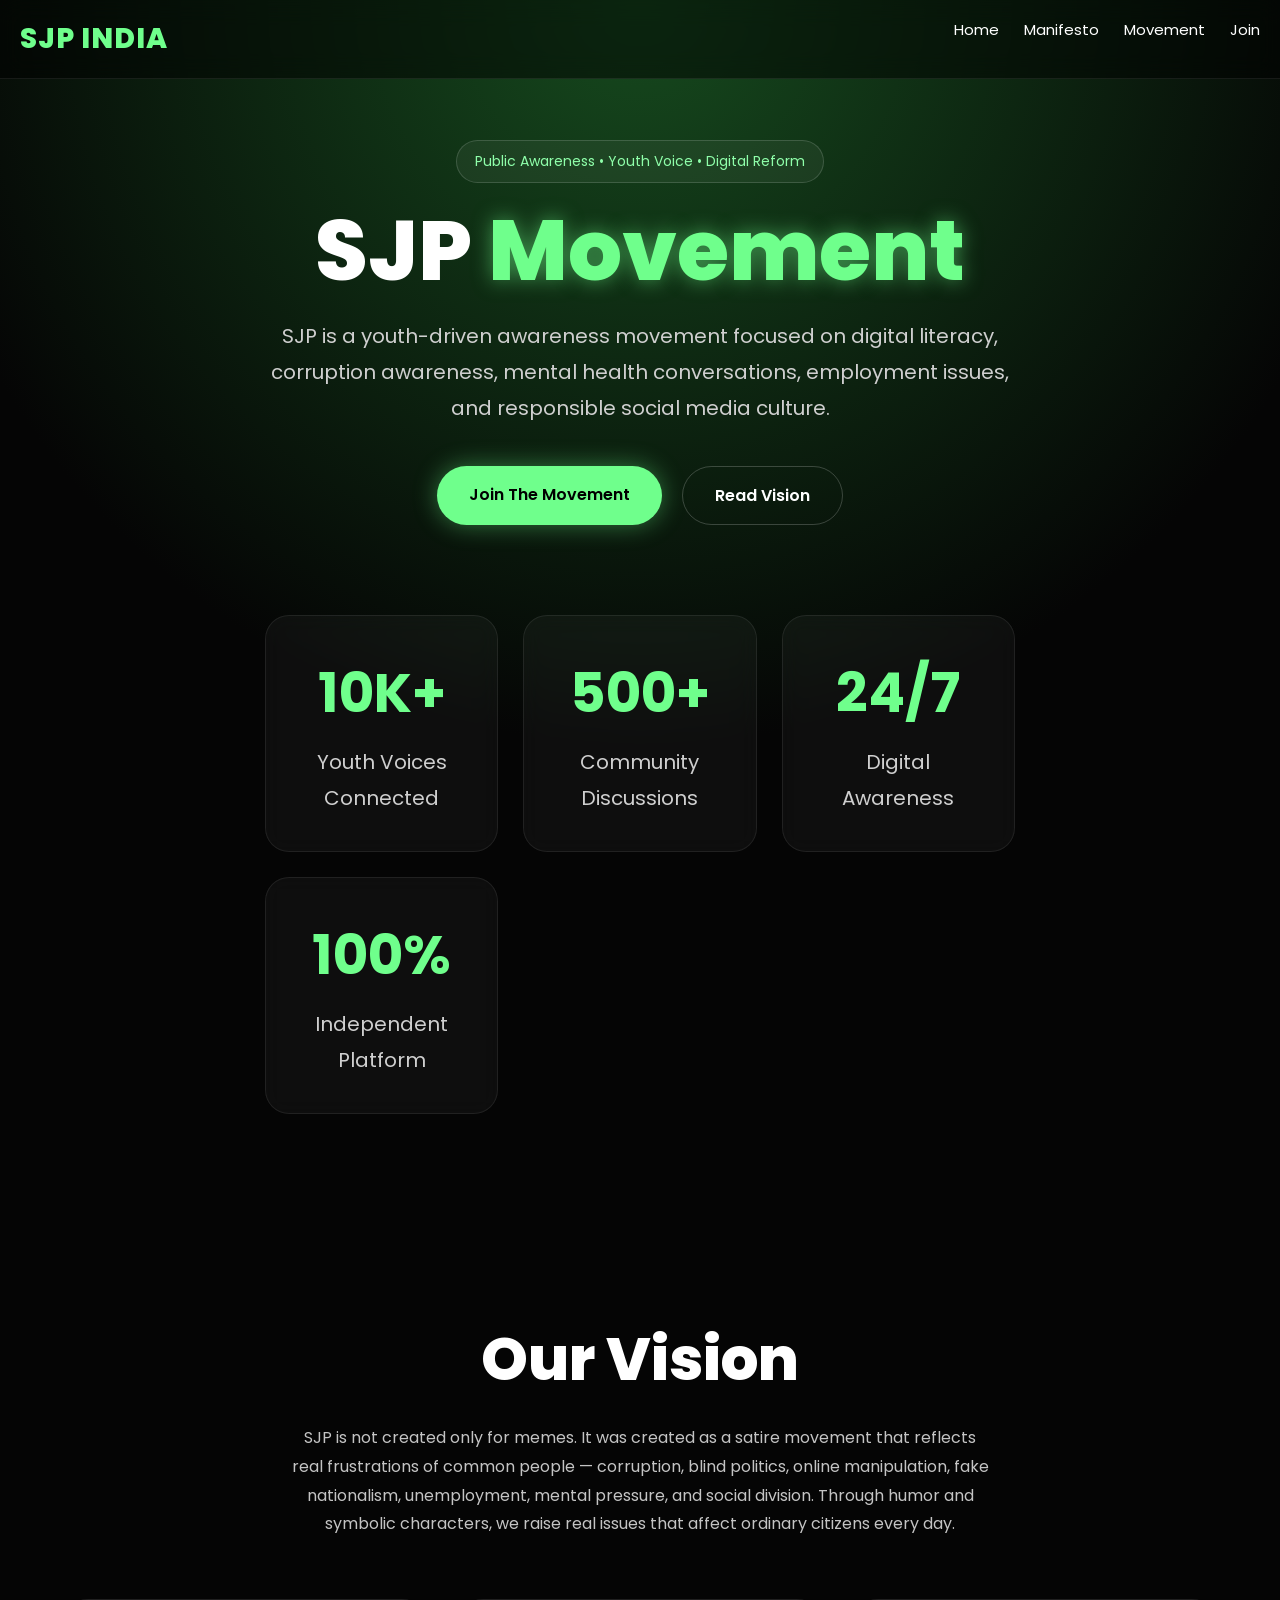
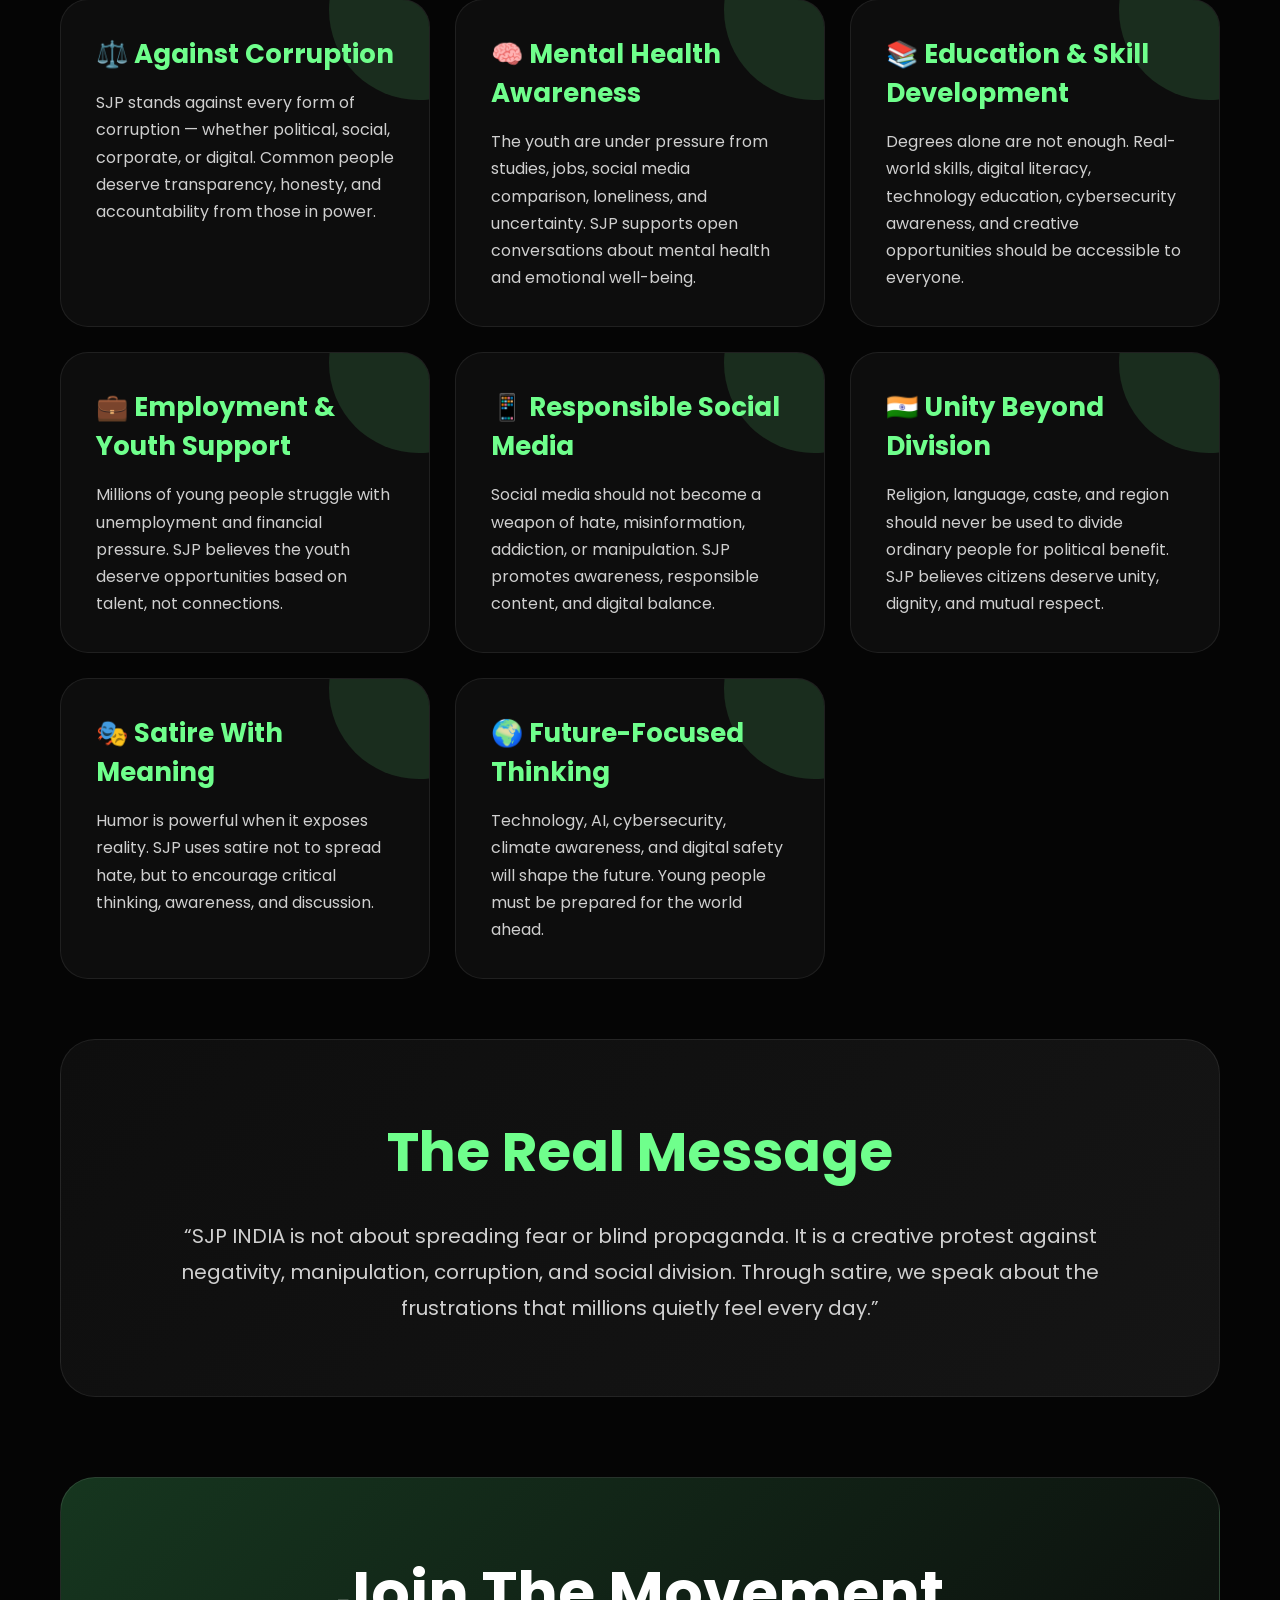
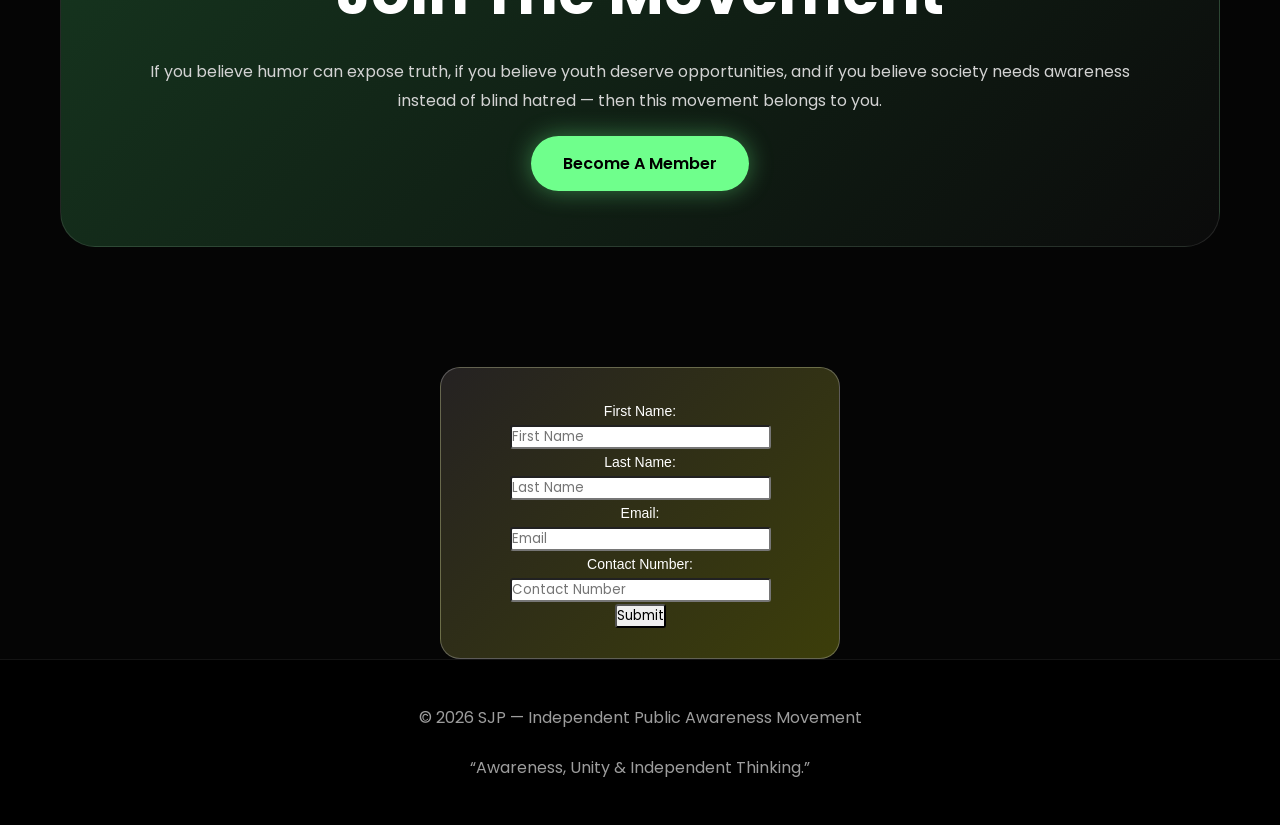
==== index.html @ 1f28d9b0 "Add files via upload" ====
<!DOCTYPE html>
<html lang="en">
<head>
  <meta charset="UTF-8" />
  <meta name="viewport" content="width=device-width, initial-scale=1.0" />
  <title>SJP India - Lizard Janta Party</title>
  <link rel="preconnect" href="https://fonts.googleapis.com">
  <link rel="preconnect" href="https://fonts.gstatic.com" crossorigin>
  <link href="https://fonts.googleapis.com/css2?family=Poppins:wght@300;400;500;600;700;800&display=swap" rel="stylesheet">
  <style>
    *{
      margin:0;
      padding:0;
      box-sizing:border-box;
      font-family:'Poppins',sans-serif;
    }

    body{
      background:#050505;
      color:white;
      overflow-x:hidden;
    }

    html{
      scroll-behavior:smooth;
    }

    nav{
      position:fixed;
      width:100%;
      top:0;
      left:0;
      z-index:1000;
      backdrop-filter:blur(12px);
      background:rgba(0,0,0,0.5);
      border-bottom:1px solid rgba(255,255,255,0.08);
    }

    .nav-container{
      max-width:1400px;
      margin:auto;
      padding:18px 20px;
      display:flex;
      justify-content:space-between;
      align-items:flex-start;
    }

    .logo{
      font-size:28px;
      font-weight:800;
      color:#6fff8c;
      letter-spacing:1px;
    }

    .nav-links{
      display:flex;
      gap:25px;
    }

    .nav-links a{
      color:white;
      text-decoration:none;
      transition:0.3s;
      font-size:15px;
    }

    .nav-links a:hover{
      color:#6fff8c;
    }

    .hero{
      min-height:100vh;
      display:flex;
      align-items:center;
      justify-content:center;
      text-align:center;
      padding:140px 20px 80px;
      background:
      radial-gradient(circle at top,#164a1e 0%,#050505 55%);
    }

    .hero-content{
      max-width:950px;
    }

    .tag{
      display:inline-block;
      padding:10px 18px;
      border:1px solid rgba(255,255,255,0.15);
      border-radius:40px;
      margin-bottom:25px;
      background:rgba(255,255,255,0.05);
      color:#8fffaa;
      font-size:14px;
    }

    .hero h1{
      font-size:85px;
      line-height:1;
      margin-bottom:25px;
      font-weight:800;
    }

    .hero h1 span{
      color:#6fff8c;
      text-shadow:0 0 20px rgba(111,255,140,0.5);
    }

    .hero p{
      color:#cfcfcf;
      max-width:750px;
      margin:auto;
      font-size:20px;
      line-height:1.8;
    }

    .buttons{
      margin-top:40px;
      display:flex;
      justify-content:center;
      gap:20px;
      flex-wrap:wrap;
    }

    .btn{
      padding:16px 32px;
      border-radius:50px;
      border:none;
      cursor:pointer;
      font-size:16px;
      font-weight:600;
      transition:0.3s;
      text-decoration:none;
    }

    .btn-primary{
      background:#6fff8c;
      color:black;
      box-shadow:0 0 25px rgba(111,255,140,0.4);
    }

    .btn-primary:hover{
      transform:translateY(-5px);
    }

    .btn-secondary{
      background:transparent;
      border:1px solid rgba(255,255,255,0.2);
      color:white;
    }

    .btn-secondary:hover{
      background:white;
      color:black;
    }

    .stats{
      display:grid;
      grid-template-columns:repeat(auto-fit,minmax(220px,1fr));
      gap:25px;
      margin-top:90px;
    }

    .card{
      background:rgba(255,255,255,0.04);
      border:1px solid rgba(255,255,255,0.08);
      padding:35px;
      border-radius:24px;
      backdrop-filter:blur(10px);
      transition:0.4s;
    }

    .card:hover{
      transform:translateY(-8px);
      border-color:#6fff8c;
    }

    .card h2{
      font-size:55px;
      color:#6fff8c;
      margin-bottom:10px;
    }

    .section{
      max-width:1200px;
      margin:auto;
      padding:120px 20px;
    }

    .section-title{
      font-size:60px;
      margin-bottom:20px;
      text-align:center;
      font-weight:800;
    }

    .section-sub{
      color:#c4c4c4;
      text-align:center;
      max-width:700px;
      margin:0 auto 60px;
      line-height:1.8;
    }

    .manifesto-grid{
      display:grid;
      grid-template-columns:repeat(auto-fit,minmax(280px,1fr));
      gap:25px;
    }

    .manifesto-card{
      background:#0d0d0d;
      border:1px solid rgba(255,255,255,0.08);
      border-radius:28px;
      padding:35px;
      transition:0.3s;
      position:relative;
      overflow:hidden;
    }

    .manifesto-card::before{
      content:'';
      position:absolute;
      width:180px;
      height:180px;
      background:#6fff8c22;
      border-radius:50%;
      top:-80px;
      right:-80px;
    }

    .manifesto-card:hover{
      transform:translateY(-8px);
      border-color:#6fff8c;
    }

    .manifesto-card h3{
      font-size:26px;
      margin-bottom:15px;
      color:#6fff8c;
    }

    .manifesto-card p{
      color:#cfcfcf;
      line-height:1.7;
    }

    .speech{
      background:linear-gradient(135deg,#0e0e0e,#151515);
      border-radius:35px;
      padding:70px;
      margin-top:60px;
      border:1px solid rgba(255,255,255,0.08);
      text-align:center;
    }

    .speech h2{
      font-size:55px;
      margin-bottom:25px;
      color:#6fff8c;
    }

    .speech p{
      font-size:20px;
      line-height:1.8;
      color:#d0d0d0;
    }

    .join-box{
      background:linear-gradient(135deg,#16361f,#0b0b0b);
      padding:70px;
      border-radius:35px;
      text-align:center;
      margin-top:80px;
      border:1px solid rgba(255,255,255,0.1);
    }

    .join-box h2{
      font-size:60px;
      margin-bottom:20px;
    }

    .join-box p{
      color:#d3d3d3;
      margin-bottom:35px;
      line-height:1.8;
    }

    footer{
      text-align:center;
      padding:45px 20px;
      border-top:1px solid rgba(255,255,255,0.08);
      color:#9d9d9d;
      background:black;
    }
    .nancy{
      max-width:400px;
      margin: auto;
      background:linear-gradient(135deg,#252222,#3c3e0a);
      padding:30px;
      border-radius:20px;
      border:1px solid rgba(255, 255, 255, 0.252);
      text-align: center;
    }

    @media(max-width:900px){
      .hero h1{
        font-size:58px;
      }

      .section-title,
      .join-box h2,
      .speech h2{
        font-size:42px;
      }

      .speech,
      .join-box{
        padding:40px 25px;
      }

      .nav-links{
        display:none;
      }
    }

    @media(max-width:600px){
      .hero h1{
        font-size:42px;
      }

      .hero p{
        font-size:16px;
      }

      .section-title{
        font-size:35px;
      }
      
    }
    input{
      border-radius: 3px;
    }
    label{
      font-family: 'Lucida Sans', 'Lucida Sans Regular', 'Lucida Grande', 'Lucida Sans Unicode', Geneva, Verdana, sans-serif;
      font-size: 14px;
    }
  </style>
</head>
<body>

  <nav>
    <div class="nav-container">
      <div class="logo">SJP INDIA</div>

      <div class="nav-links">
        <a href="#home">Home</a>
        <a href="#manifesto">Manifesto</a>
        <a href="#movement">Movement</a>
        <a href="#join">Join</a>
      </div>
    </div>
  </nav>

  <section class="hero" id="home">
    <div class="hero-content">
      <div class="tag">Public Awareness • Youth Voice • Digital Reform</div>

      <h1>
        SJP <span>Movement</span>
      </h1>

      <p>
        SJP is a youth-driven awareness movement focused on digital literacy, corruption awareness, mental health conversations, employment issues, and responsible social media culture.
      </p>

      <div class="buttons">
        <a href="#join" class="btn btn-primary">Join The Movement</a>
        <a href="#manifesto" class="btn btn-secondary">Read Vision</a>
      </div>

      <div class="stats">
        <div class="card">
          <h2>10K+</h2>
          <p>Youth Voices Connected</p>
        </div>

        <div class="card">
          <h2>500+</h2>
          <p>Community Discussions</p>
        </div>

        <div class="card">
          <h2>24/7</h2>
          <p>Digital Awareness</p>
        </div>

        <div class="card">
          <h2>100%</h2>
          <p>Independent Platform</p>
        </div>
      </div>
    </div>
  </section>

  <section class="section" id="manifesto">
    <h2 class="section-title">Our Vision</h2>

    <p class="section-sub">
      SJP is not created only for memes. It was created as a satire movement that reflects real frustrations of common people — corruption, blind politics, online manipulation, fake nationalism, unemployment, mental pressure, and social division. Through humor and symbolic characters, we raise real issues that affect ordinary citizens every day.
    </p>

    <div class="manifesto-grid">

      <div class="manifesto-card">
        <h3>⚖️ Against Corruption</h3>
        <p>
          SJP stands against every form of corruption — whether political, social, corporate, or digital. Common people deserve transparency, honesty, and accountability from those in power.
        </p>
      </div>

      <div class="manifesto-card">
        <h3>🧠 Mental Health Awareness</h3>
        <p>
          The youth are under pressure from studies, jobs, social media comparison, loneliness, and uncertainty. SJP supports open conversations about mental health and emotional well-being.
        </p>
      </div>

      <div class="manifesto-card">
        <h3>📚 Education & Skill Development</h3>
        <p>
          Degrees alone are not enough. Real-world skills, digital literacy, technology education, cybersecurity awareness, and creative opportunities should be accessible to everyone.
        </p>
      </div>

      <div class="manifesto-card">
        <h3>💼 Employment & Youth Support</h3>
        <p>
          Millions of young people struggle with unemployment and financial pressure. SJP believes the youth deserve opportunities based on talent, not connections.
        </p>
      </div>

      <div class="manifesto-card">
        <h3>📱 Responsible Social Media</h3>
        <p>
          Social media should not become a weapon of hate, misinformation, addiction, or manipulation. SJP promotes awareness, responsible content, and digital balance.
        </p>
      </div>

      <div class="manifesto-card">
        <h3>🇮🇳 Unity Beyond Division</h3>
        <p>
          Religion, language, caste, and region should never be used to divide ordinary people for political benefit. SJP believes citizens deserve unity, dignity, and mutual respect.
        </p>
      </div>

      <div class="manifesto-card">
        <h3>🎭 Satire With Meaning</h3>
        <p>
          Humor is powerful when it exposes reality. SJP uses satire not to spread hate, but to encourage critical thinking, awareness, and discussion.
        </p>
      </div>

      <div class="manifesto-card">
        <h3>🌍 Future-Focused Thinking</h3>
        <p>
          Technology, AI, cybersecurity, climate awareness, and digital safety will shape the future. Young people must be prepared for the world ahead.
        </p>
      </div>

    </div>

    <div class="speech" id="movement">
      <h2>The Real Message</h2>

      <p>
        “SJP INDIA is not about spreading fear or blind propaganda. It is a creative protest against negativity, manipulation, corruption, and social division. Through satire, we speak about the frustrations that millions quietly feel every day.”
      </p>
    </div>

    <div class="join-box" id="join">
      <h2>Join The Movement</h2>

      <p>
        If you believe humor can expose truth, if you believe youth deserve opportunities, and if you believe society needs awareness instead of blind hatred — then this movement belongs to you.
      </p>

      <a href="https://www.instagram.com/shukla.janta.party/" class="btn btn-primary">Become A Member</a>
    </div>
  </section>
  <form class="nancy">
  
  <label for="fname"> First Name:</label>  <br>
  <input type="text" id="fname" name="fname" placeholder="First Name">
  <br>
  <label for="lname"> Last Name:</label> <br>
  <input type="text" id="lname" name="lname" placeholder="Last Name">
<br>
  <label for="email"> Email:</label> <br>
  <input type="email" id="email" name="email" placeholder="Email">
    <br>
  <label for="Contact"> Contact Number:</label> <br>
  <input type="tel" id="Contact" name="Contact" placeholder="Contact Number">
<br>
  <input type="submit" value="Submit">


  </form>
  <footer>
    © 2026 SJP — Independent Public Awareness Movement<br><br>
    “Awareness, Unity & Independent Thinking.”
  </footer>

</body>
</html>
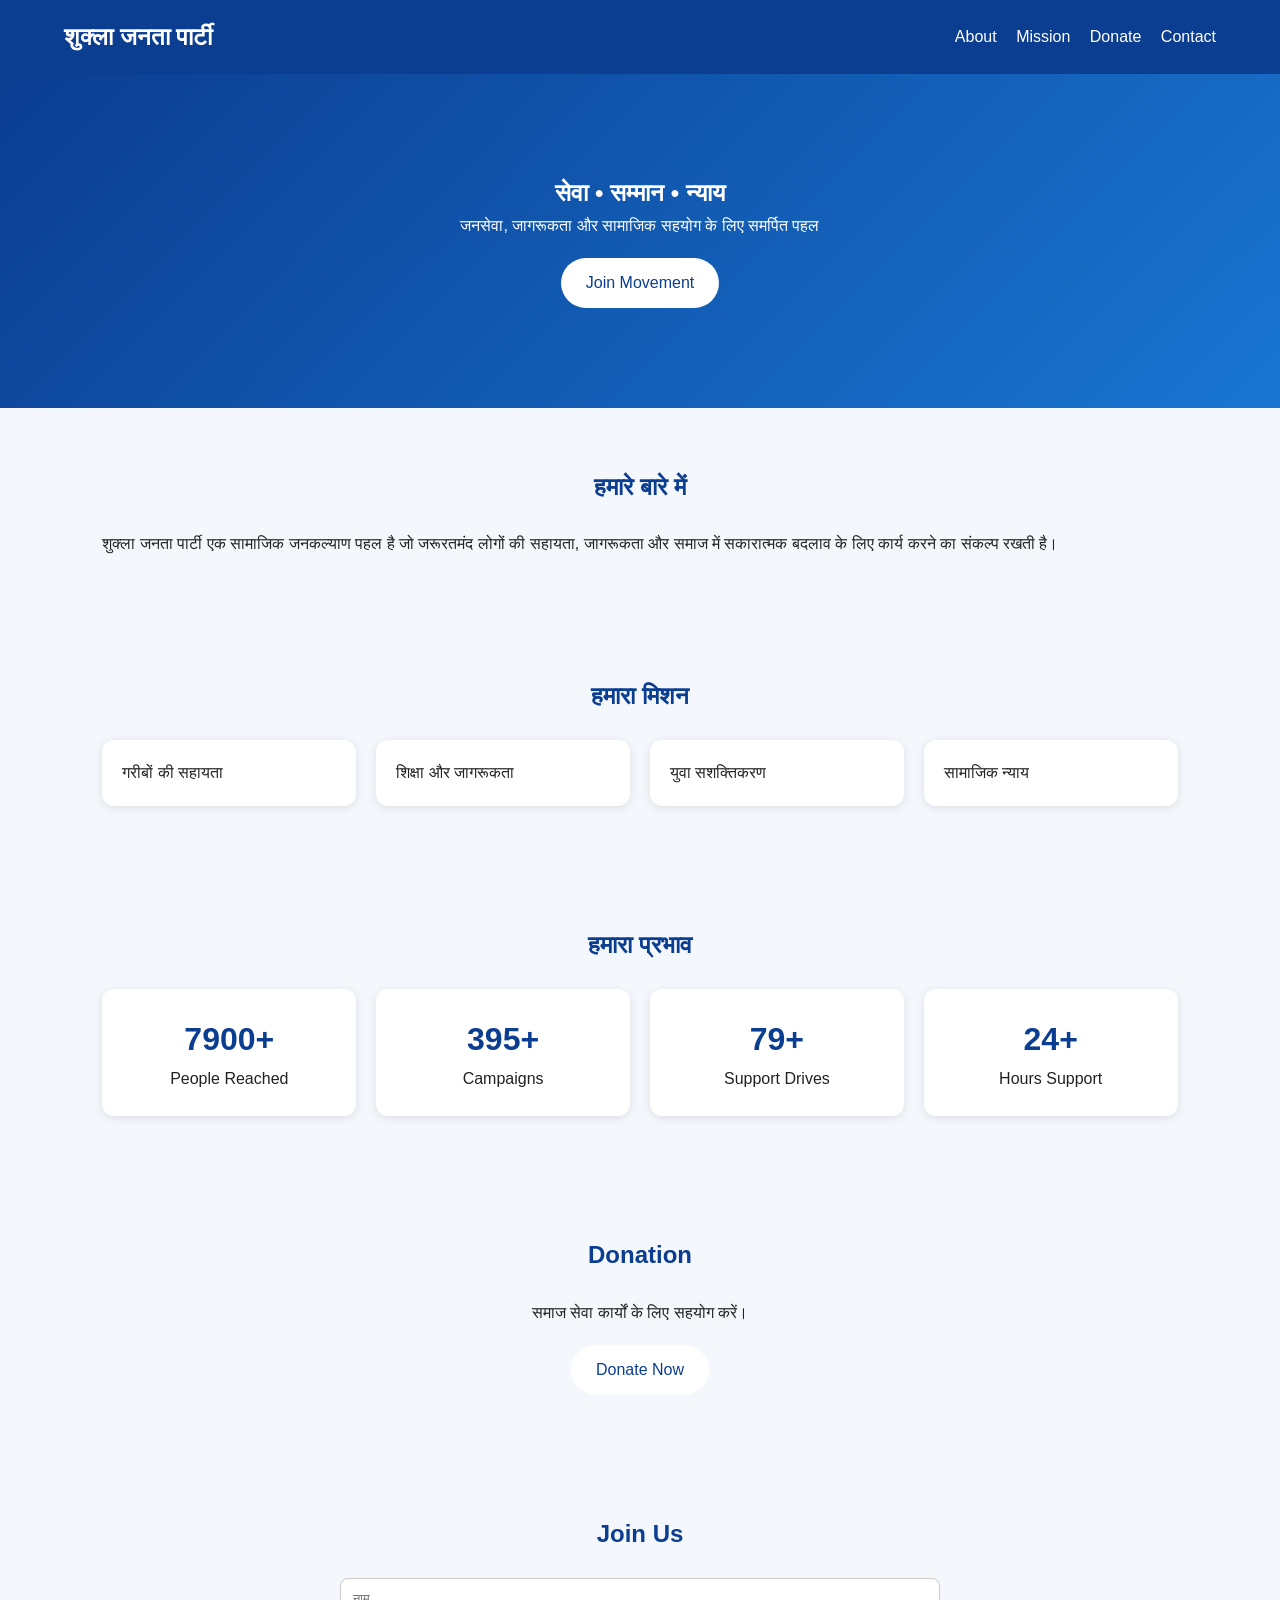
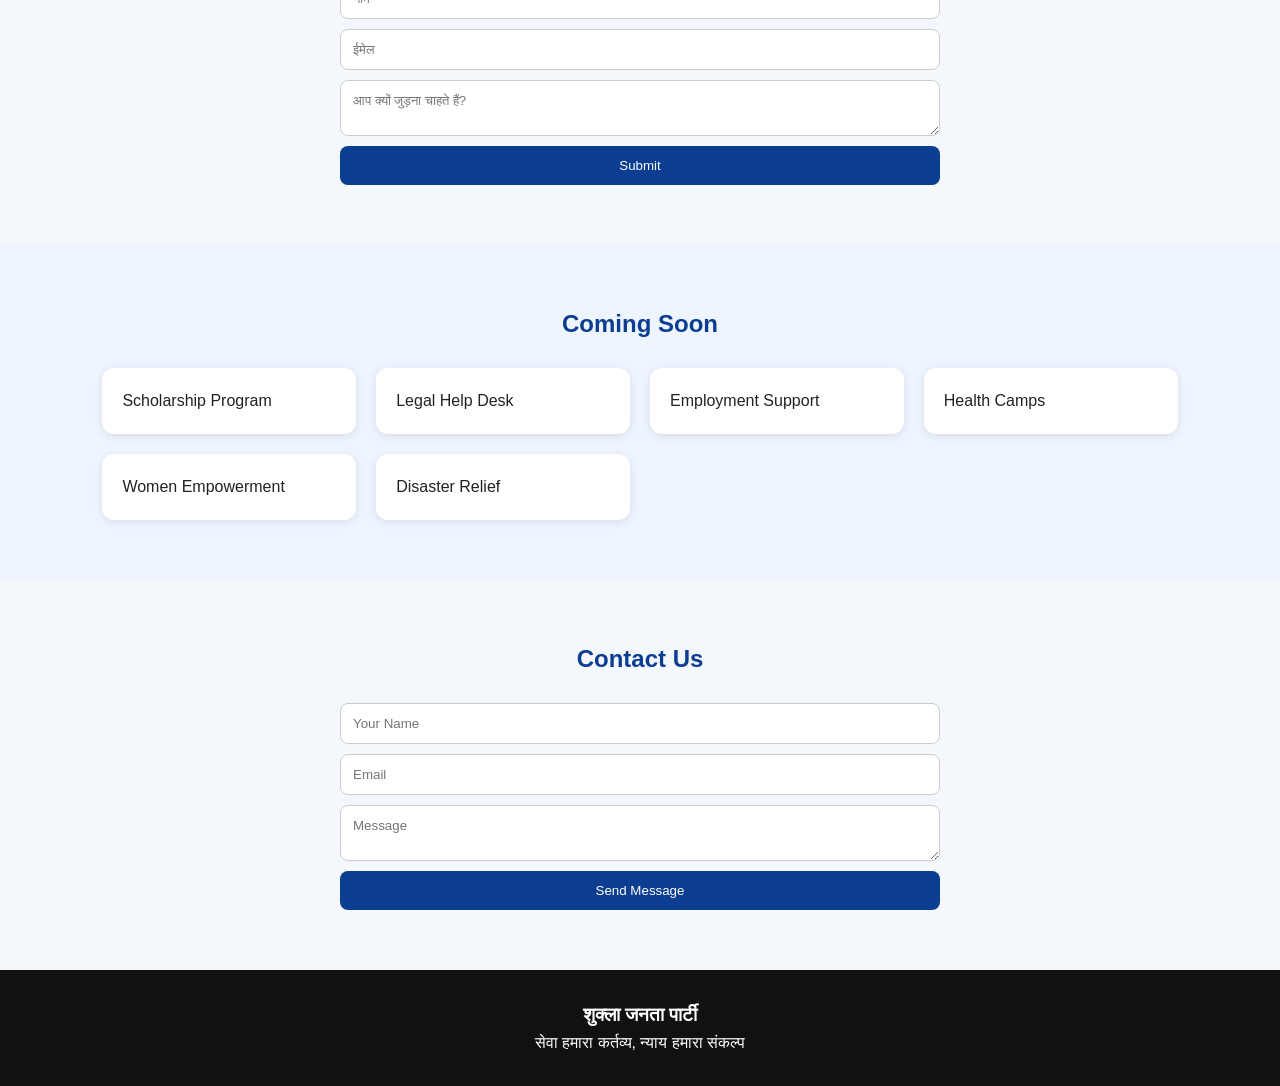
==== commit f0494a8a: "Add files via upload" ====
--- a/index.html
+++ b/index.html
@@ -1,515 +1,127 @@
 <!DOCTYPE html>
-<html lang="en">
+<html lang="hi">
 <head>
-  <meta charset="UTF-8" />
-  <meta name="viewport" content="width=device-width, initial-scale=1.0" />
-  <title>SJP India - Lizard Janta Party</title>
-  <link rel="preconnect" href="https://fonts.googleapis.com">
-  <link rel="preconnect" href="https://fonts.gstatic.com" crossorigin>
-  <link href="https://fonts.googleapis.com/css2?family=Poppins:wght@300;400;500;600;700;800&display=swap" rel="stylesheet">
-  <style>
-    *{
-      margin:0;
-      padding:0;
-      box-sizing:border-box;
-      font-family:'Poppins',sans-serif;
-    }
-
-    body{
-      background:#050505;
-      color:white;
-      overflow-x:hidden;
-    }
-
-    html{
-      scroll-behavior:smooth;
-    }
-
-    nav{
-      position:fixed;
-      width:100%;
-      top:0;
-      left:0;
-      z-index:1000;
-      backdrop-filter:blur(12px);
-      background:rgba(0,0,0,0.5);
-      border-bottom:1px solid rgba(255,255,255,0.08);
-    }
-
-    .nav-container{
-      max-width:1400px;
-      margin:auto;
-      padding:18px 20px;
-      display:flex;
-      justify-content:space-between;
-      align-items:flex-start;
-    }
-
-    .logo{
-      font-size:28px;
-      font-weight:800;
-      color:#6fff8c;
-      letter-spacing:1px;
-    }
-
-    .nav-links{
-      display:flex;
-      gap:25px;
-    }
-
-    .nav-links a{
-      color:white;
-      text-decoration:none;
-      transition:0.3s;
-      font-size:15px;
-    }
-
-    .nav-links a:hover{
-      color:#6fff8c;
-    }
-
-    .hero{
-      min-height:100vh;
-      display:flex;
-      align-items:center;
-      justify-content:center;
-      text-align:center;
-      padding:140px 20px 80px;
-      background:
-      radial-gradient(circle at top,#164a1e 0%,#050505 55%);
-    }
-
-    .hero-content{
-      max-width:950px;
-    }
-
-    .tag{
-      display:inline-block;
-      padding:10px 18px;
-      border:1px solid rgba(255,255,255,0.15);
-      border-radius:40px;
-      margin-bottom:25px;
-      background:rgba(255,255,255,0.05);
-      color:#8fffaa;
-      font-size:14px;
-    }
-
-    .hero h1{
-      font-size:85px;
-      line-height:1;
-      margin-bottom:25px;
-      font-weight:800;
-    }
-
-    .hero h1 span{
-      color:#6fff8c;
-      text-shadow:0 0 20px rgba(111,255,140,0.5);
-    }
-
-    .hero p{
-      color:#cfcfcf;
-      max-width:750px;
-      margin:auto;
-      font-size:20px;
-      line-height:1.8;
-    }
-
-    .buttons{
-      margin-top:40px;
-      display:flex;
-      justify-content:center;
-      gap:20px;
-      flex-wrap:wrap;
-    }
-
-    .btn{
-      padding:16px 32px;
-      border-radius:50px;
-      border:none;
-      cursor:pointer;
-      font-size:16px;
-      font-weight:600;
-      transition:0.3s;
-      text-decoration:none;
-    }
-
-    .btn-primary{
-      background:#6fff8c;
-      color:black;
-      box-shadow:0 0 25px rgba(111,255,140,0.4);
-    }
-
-    .btn-primary:hover{
-      transform:translateY(-5px);
-    }
-
-    .btn-secondary{
-      background:transparent;
-      border:1px solid rgba(255,255,255,0.2);
-      color:white;
-    }
-
-    .btn-secondary:hover{
-      background:white;
-      color:black;
-    }
-
-    .stats{
-      display:grid;
-      grid-template-columns:repeat(auto-fit,minmax(220px,1fr));
-      gap:25px;
-      margin-top:90px;
-    }
-
-    .card{
-      background:rgba(255,255,255,0.04);
-      border:1px solid rgba(255,255,255,0.08);
-      padding:35px;
-      border-radius:24px;
-      backdrop-filter:blur(10px);
-      transition:0.4s;
-    }
-
-    .card:hover{
-      transform:translateY(-8px);
-      border-color:#6fff8c;
-    }
-
-    .card h2{
-      font-size:55px;
-      color:#6fff8c;
-      margin-bottom:10px;
-    }
-
-    .section{
-      max-width:1200px;
-      margin:auto;
-      padding:120px 20px;
-    }
-
-    .section-title{
-      font-size:60px;
-      margin-bottom:20px;
-      text-align:center;
-      font-weight:800;
-    }
-
-    .section-sub{
-      color:#c4c4c4;
-      text-align:center;
-      max-width:700px;
-      margin:0 auto 60px;
-      line-height:1.8;
-    }
-
-    .manifesto-grid{
-      display:grid;
-      grid-template-columns:repeat(auto-fit,minmax(280px,1fr));
-      gap:25px;
-    }
-
-    .manifesto-card{
-      background:#0d0d0d;
-      border:1px solid rgba(255,255,255,0.08);
-      border-radius:28px;
-      padding:35px;
-      transition:0.3s;
-      position:relative;
-      overflow:hidden;
-    }
-
-    .manifesto-card::before{
-      content:'';
-      position:absolute;
-      width:180px;
-      height:180px;
-      background:#6fff8c22;
-      border-radius:50%;
-      top:-80px;
-      right:-80px;
-    }
-
-    .manifesto-card:hover{
-      transform:translateY(-8px);
-      border-color:#6fff8c;
-    }
-
-    .manifesto-card h3{
-      font-size:26px;
-      margin-bottom:15px;
-      color:#6fff8c;
-    }
-
-    .manifesto-card p{
-      color:#cfcfcf;
-      line-height:1.7;
-    }
-
-    .speech{
-      background:linear-gradient(135deg,#0e0e0e,#151515);
-      border-radius:35px;
-      padding:70px;
-      margin-top:60px;
-      border:1px solid rgba(255,255,255,0.08);
-      text-align:center;
-    }
-
-    .speech h2{
-      font-size:55px;
-      margin-bottom:25px;
-      color:#6fff8c;
-    }
-
-    .speech p{
-      font-size:20px;
-      line-height:1.8;
-      color:#d0d0d0;
-    }
-
-    .join-box{
-      background:linear-gradient(135deg,#16361f,#0b0b0b);
-      padding:70px;
-      border-radius:35px;
-      text-align:center;
-      margin-top:80px;
-      border:1px solid rgba(255,255,255,0.1);
-    }
-
-    .join-box h2{
-      font-size:60px;
-      margin-bottom:20px;
-    }
-
-    .join-box p{
-      color:#d3d3d3;
-      margin-bottom:35px;
-      line-height:1.8;
-    }
-
-    footer{
-      text-align:center;
-      padding:45px 20px;
-      border-top:1px solid rgba(255,255,255,0.08);
-      color:#9d9d9d;
-      background:black;
-    }
-    .nancy{
-      max-width:400px;
-      margin: auto;
-      background:linear-gradient(135deg,#252222,#3c3e0a);
-      padding:30px;
-      border-radius:20px;
-      border:1px solid rgba(255, 255, 255, 0.252);
-      text-align: center;
-    }
-
-    @media(max-width:900px){
-      .hero h1{
-        font-size:58px;
-      }
-
-      .section-title,
-      .join-box h2,
-      .speech h2{
-        font-size:42px;
-      }
-
-      .speech,
-      .join-box{
-        padding:40px 25px;
-      }
-
-      .nav-links{
-        display:none;
-      }
-    }
-
-    @media(max-width:600px){
-      .hero h1{
-        font-size:42px;
-      }
-
-      .hero p{
-        font-size:16px;
-      }
-
-      .section-title{
-        font-size:35px;
-      }
-      
-    }
-    input{
-      border-radius: 3px;
-    }
-    label{
-      font-family: 'Lucida Sans', 'Lucida Sans Regular', 'Lucida Grande', 'Lucida Sans Unicode', Geneva, Verdana, sans-serif;
-      font-size: 14px;
-    }
-  </style>
+<meta charset="UTF-8">
+<meta name="viewport" content="width=device-width, initial-scale=1.0">
+<title>Shukla Janta Party</title>
+<style>
+*{margin:0;padding:0;box-sizing:border-box;font-family:Arial,sans-serif}
+body{background:#f4f7fb;color:#222;line-height:1.6}
+header{background:#0b3d91;color:#fff;padding:18px 5%;position:sticky;top:0}
+nav{display:flex;justify-content:space-between;align-items:center}
+nav a{color:#fff;text-decoration:none;margin-left:15px}
+.hero{background:linear-gradient(135deg,#0b3d91,#1976d2);color:white;padding:100px 20px;text-align:center}
+.btn{display:inline-block;background:white;color:#0b3d91;padding:12px 25px;border-radius:30px;text-decoration:none;margin-top:20px}
+section{padding:60px 8%}
+h2{text-align:center;margin-bottom:25px;color:#0b3d91}
+.cards{display:grid;grid-template-columns:repeat(auto-fit,minmax(220px,1fr));gap:20px}
+.card{background:white;padding:20px;border-radius:12px;box-shadow:0 2px 10px rgba(0,0,0,.1)}
+.stats{display:grid;grid-template-columns:repeat(auto-fit,minmax(180px,1fr));gap:20px;text-align:center}
+.stat{background:white;padding:25px;border-radius:12px;box-shadow:0 2px 10px rgba(0,0,0,.1)}
+.counter{font-size:32px;font-weight:bold;color:#0b3d91}
+form{display:grid;gap:10px;max-width:600px;margin:auto}
+input,textarea{padding:12px;border:1px solid #ccc;border-radius:8px}
+button{padding:12px;background:#0b3d91;color:#fff;border:none;border-radius:8px}
+footer{background:#111;color:#fff;text-align:center;padding:30px}
+.coming{background:#eef5ff}
+</style>
 </head>
 <body>
+<header>
+<nav>
+<h1>शुक्ला जनता पार्टी</h1>
+<div>
+<a href="#about">About</a>
+<a href="#mission">Mission</a>
+<a href="#donate">Donate</a>
+<a href="#contact">Contact</a>
+</div>
+</nav>
+</header>
 
-  <nav>
-    <div class="nav-container">
-      <div class="logo">SJP INDIA</div>
+<section class="hero">
+<h1>सेवा • सम्मान • न्याय</h1>
+<p>जनसेवा, जागरूकता और सामाजिक सहयोग के लिए समर्पित पहल</p>
+<a href="#join" class="btn">Join Movement</a>
+</section>
 
-      <div class="nav-links">
-        <a href="#home">Home</a>
-        <a href="#manifesto">Manifesto</a>
-        <a href="#movement">Movement</a>
-        <a href="#join">Join</a>
-      </div>
-    </div>
-  </nav>
+<section id="about">
+<h2>हमारे बारे में</h2>
+<p>शुक्ला जनता पार्टी एक सामाजिक जनकल्याण पहल है जो जरूरतमंद लोगों की सहायता, जागरूकता और समाज में सकारात्मक बदलाव के लिए कार्य करने का संकल्प रखती है।</p>
+</section>
 
-  <section class="hero" id="home">
-    <div class="hero-content">
-      <div class="tag">Public Awareness • Youth Voice • Digital Reform</div>
+<section id="mission">
+<h2>हमारा मिशन</h2>
+<div class="cards">
+<div class="card">गरीबों की सहायता</div>
+<div class="card">शिक्षा और जागरूकता</div>
+<div class="card">युवा सशक्तिकरण</div>
+<div class="card">सामाजिक न्याय</div>
+</div>
+</section>
 
-      <h1>
-        SJP <span>Movement</span>
-      </h1>
+<section>
+<h2>हमारा प्रभाव</h2>
+<div class="stats">
+<div class="stat"><div class="counter" data-target="10000">0</div>People Reached</div>
+<div class="stat"><div class="counter" data-target="500">0</div>Campaigns</div>
+<div class="stat"><div class="counter" data-target="100">0</div>Support Drives</div>
+<div class="stat"><div class="counter" data-target="24">0</div>Hours Support</div>
+</div>
+</section>
 
-      <p>
-        SJP is a youth-driven awareness movement focused on digital literacy, corruption awareness, mental health conversations, employment issues, and responsible social media culture.
-      </p>
+<section id="donate">
+<h2>Donation</h2>
+<p style="text-align:center">समाज सेवा कार्यों के लिए सहयोग करें।</p>
+<div style="text-align:center"><a class="btn" href="#">Donate Now</a></div>
+</section>
 
-      <div class="buttons">
-        <a href="#join" class="btn btn-primary">Join The Movement</a>
-        <a href="#manifesto" class="btn btn-secondary">Read Vision</a>
-      </div>
+<section id="join">
+<h2>Join Us</h2>
+<form>
+<input placeholder="नाम">
+<input placeholder="ईमेल">
+<textarea placeholder="आप क्यों जुड़ना चाहते हैं?"></textarea>
+<button type="button">Submit</button>
+</form>
+</section>
 
-      <div class="stats">
-        <div class="card">
-          <h2>10K+</h2>
-          <p>Youth Voices Connected</p>
-        </div>
+<section class="coming">
+<h2>Coming Soon</h2>
+<div class="cards">
+<div class="card">Scholarship Program</div>
+<div class="card">Legal Help Desk</div>
+<div class="card">Employment Support</div>
+<div class="card">Health Camps</div>
+<div class="card">Women Empowerment</div>
+<div class="card">Disaster Relief</div>
+</div>
+</section>
 
-        <div class="card">
-          <h2>500+</h2>
-          <p>Community Discussions</p>
-        </div>
+<section id="contact">
+<h2>Contact Us</h2>
+<form>
+<input placeholder="Your Name">
+<input placeholder="Email">
+<textarea placeholder="Message"></textarea>
+<button type="button">Send Message</button>
+</form>
+</section>
 
-        <div class="card">
-          <h2>24/7</h2>
-          <p>Digital Awareness</p>
-        </div>
+<footer>
+<h3>शुक्ला जनता पार्टी</h3>
+<p>सेवा हमारा कर्तव्य, न्याय हमारा संकल्प</p>
+</footer>
 
-        <div class="card">
-          <h2>100%</h2>
-          <p>Independent Platform</p>
-        </div>
-      </div>
-    </div>
-  </section>
-
-  <section class="section" id="manifesto">
-    <h2 class="section-title">Our Vision</h2>
-
-    <p class="section-sub">
-      SJP is not created only for memes. It was created as a satire movement that reflects real frustrations of common people — corruption, blind politics, online manipulation, fake nationalism, unemployment, mental pressure, and social division. Through humor and symbolic characters, we raise real issues that affect ordinary citizens every day.
-    </p>
-
-    <div class="manifesto-grid">
-
-      <div class="manifesto-card">
-        <h3>⚖️ Against Corruption</h3>
-        <p>
-          SJP stands against every form of corruption — whether political, social, corporate, or digital. Common people deserve transparency, honesty, and accountability from those in power.
-        </p>
-      </div>
-
-      <div class="manifesto-card">
-        <h3>🧠 Mental Health Awareness</h3>
-        <p>
-          The youth are under pressure from studies, jobs, social media comparison, loneliness, and uncertainty. SJP supports open conversations about mental health and emotional well-being.
-        </p>
-      </div>
-
-      <div class="manifesto-card">
-        <h3>📚 Education & Skill Development</h3>
-        <p>
-          Degrees alone are not enough. Real-world skills, digital literacy, technology education, cybersecurity awareness, and creative opportunities should be accessible to everyone.
-        </p>
-      </div>
-
-      <div class="manifesto-card">
-        <h3>💼 Employment & Youth Support</h3>
-        <p>
-          Millions of young people struggle with unemployment and financial pressure. SJP believes the youth deserve opportunities based on talent, not connections.
-        </p>
-      </div>
-
-      <div class="manifesto-card">
-        <h3>📱 Responsible Social Media</h3>
-        <p>
-          Social media should not become a weapon of hate, misinformation, addiction, or manipulation. SJP promotes awareness, responsible content, and digital balance.
-        </p>
-      </div>
-
-      <div class="manifesto-card">
-        <h3>🇮🇳 Unity Beyond Division</h3>
-        <p>
-          Religion, language, caste, and region should never be used to divide ordinary people for political benefit. SJP believes citizens deserve unity, dignity, and mutual respect.
-        </p>
-      </div>
-
-      <div class="manifesto-card">
-        <h3>🎭 Satire With Meaning</h3>
-        <p>
-          Humor is powerful when it exposes reality. SJP uses satire not to spread hate, but to encourage critical thinking, awareness, and discussion.
-        </p>
-      </div>
-
-      <div class="manifesto-card">
-        <h3>🌍 Future-Focused Thinking</h3>
-        <p>
-          Technology, AI, cybersecurity, climate awareness, and digital safety will shape the future. Young people must be prepared for the world ahead.
-        </p>
-      </div>
-
-    </div>
-
-    <div class="speech" id="movement">
-      <h2>The Real Message</h2>
-
-      <p>
-        “SJP INDIA is not about spreading fear or blind propaganda. It is a creative protest against negativity, manipulation, corruption, and social division. Through satire, we speak about the frustrations that millions quietly feel every day.”
-      </p>
-    </div>
-
-    <div class="join-box" id="join">
-      <h2>Join The Movement</h2>
-
-      <p>
-        If you believe humor can expose truth, if you believe youth deserve opportunities, and if you believe society needs awareness instead of blind hatred — then this movement belongs to you.
-      </p>
-
-      <a href="https://www.instagram.com/shukla.janta.party/" class="btn btn-primary">Become A Member</a>
-    </div>
-  </section>
-  <form class="nancy">
-  
-  <label for="fname"> First Name:</label>  <br>
-  <input type="text" id="fname" name="fname" placeholder="First Name">
-  <br>
-  <label for="lname"> Last Name:</label> <br>
-  <input type="text" id="lname" name="lname" placeholder="Last Name">
-<br>
-  <label for="email"> Email:</label> <br>
-  <input type="email" id="email" name="email" placeholder="Email">
-    <br>
-  <label for="Contact"> Contact Number:</label> <br>
-  <input type="tel" id="Contact" name="Contact" placeholder="Contact Number">
-<br>
-  <input type="submit" value="Submit">
-
-
-  </form>
-  <footer>
-    © 2026 SJP — Independent Public Awareness Movement<br><br>
-    “Awareness, Unity & Independent Thinking.”
-  </footer>
-
+<script>
+document.querySelectorAll('.counter').forEach(c=>{
+let t=+c.dataset.target,n=0;
+let i=setInterval(()=>{
+n+=Math.ceil(t/100);
+if(n>=t){n=t;clearInterval(i);}
+c.textContent=n+"+";
+},20);
+});
+</script>
 </body>
-</html>
+</html>
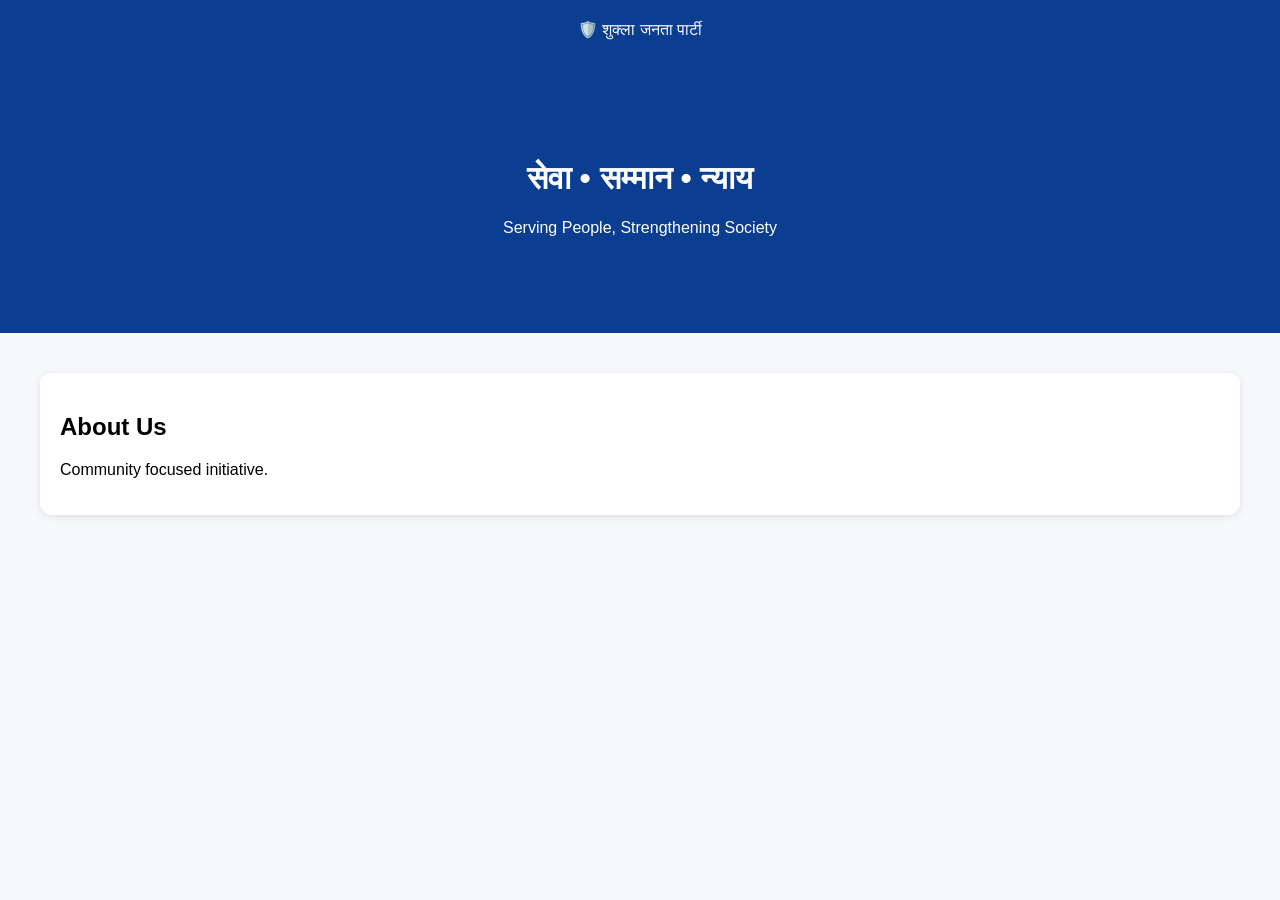
==== commit 113235af: "Add files via upload" ====
--- a/index.html
+++ b/index.html
@@ -1,127 +1,19 @@
 <!DOCTYPE html>
-<html lang="hi">
-<head>
-<meta charset="UTF-8">
-<meta name="viewport" content="width=device-width, initial-scale=1.0">
+<html><head><meta charset="UTF-8"><meta name="viewport" content="width=device-width,initial-scale=1">
 <title>Shukla Janta Party</title>
 <style>
-*{margin:0;padding:0;box-sizing:border-box;font-family:Arial,sans-serif}
-body{background:#f4f7fb;color:#222;line-height:1.6}
-header{background:#0b3d91;color:#fff;padding:18px 5%;position:sticky;top:0}
-nav{display:flex;justify-content:space-between;align-items:center}
-nav a{color:#fff;text-decoration:none;margin-left:15px}
-.hero{background:linear-gradient(135deg,#0b3d91,#1976d2);color:white;padding:100px 20px;text-align:center}
-.btn{display:inline-block;background:white;color:#0b3d91;padding:12px 25px;border-radius:30px;text-decoration:none;margin-top:20px}
-section{padding:60px 8%}
-h2{text-align:center;margin-bottom:25px;color:#0b3d91}
-.cards{display:grid;grid-template-columns:repeat(auto-fit,minmax(220px,1fr));gap:20px}
-.card{background:white;padding:20px;border-radius:12px;box-shadow:0 2px 10px rgba(0,0,0,.1)}
-.stats{display:grid;grid-template-columns:repeat(auto-fit,minmax(180px,1fr));gap:20px;text-align:center}
-.stat{background:white;padding:25px;border-radius:12px;box-shadow:0 2px 10px rgba(0,0,0,.1)}
-.counter{font-size:32px;font-weight:bold;color:#0b3d91}
-form{display:grid;gap:10px;max-width:600px;margin:auto}
-input,textarea{padding:12px;border:1px solid #ccc;border-radius:8px}
-button{padding:12px;background:#0b3d91;color:#fff;border:none;border-radius:8px}
-footer{background:#111;color:#fff;text-align:center;padding:30px}
-.coming{background:#eef5ff}
-</style>
-</head>
+body{font-family:Segoe UI,sans-serif;margin:0;background:#f8f9fc}
+header{background:#0B3D91;color:#fff;padding:20px;text-align:center}
+.hero{padding:80px 20px;text-align:center;background:#0B3D91;color:#fff}
+section{padding:40px}
+.card{background:#fff;padding:20px;border-radius:12px;box-shadow:0 2px 10px rgba(0,0,0,.1)}
+button{padding:12px 20px}
+</style></head>
 <body>
-<header>
-<nav>
-<h1>शुक्ला जनता पार्टी</h1>
-<div>
-<a href="#about">About</a>
-<a href="#mission">Mission</a>
-<a href="#donate">Donate</a>
-<a href="#contact">Contact</a>
-</div>
-</nav>
-</header>
-
-<section class="hero">
-<h1>सेवा • सम्मान • न्याय</h1>
-<p>जनसेवा, जागरूकता और सामाजिक सहयोग के लिए समर्पित पहल</p>
-<a href="#join" class="btn">Join Movement</a>
-</section>
-
-<section id="about">
-<h2>हमारे बारे में</h2>
-<p>शुक्ला जनता पार्टी एक सामाजिक जनकल्याण पहल है जो जरूरतमंद लोगों की सहायता, जागरूकता और समाज में सकारात्मक बदलाव के लिए कार्य करने का संकल्प रखती है।</p>
-</section>
-
-<section id="mission">
-<h2>हमारा मिशन</h2>
-<div class="cards">
-<div class="card">गरीबों की सहायता</div>
-<div class="card">शिक्षा और जागरूकता</div>
-<div class="card">युवा सशक्तिकरण</div>
-<div class="card">सामाजिक न्याय</div>
-</div>
-</section>
-
-<section>
-<h2>हमारा प्रभाव</h2>
-<div class="stats">
-<div class="stat"><div class="counter" data-target="10000">0</div>People Reached</div>
-<div class="stat"><div class="counter" data-target="500">0</div>Campaigns</div>
-<div class="stat"><div class="counter" data-target="100">0</div>Support Drives</div>
-<div class="stat"><div class="counter" data-target="24">0</div>Hours Support</div>
-</div>
-</section>
-
-<section id="donate">
-<h2>Donation</h2>
-<p style="text-align:center">समाज सेवा कार्यों के लिए सहयोग करें।</p>
-<div style="text-align:center"><a class="btn" href="#">Donate Now</a></div>
-</section>
-
-<section id="join">
-<h2>Join Us</h2>
-<form>
-<input placeholder="नाम">
-<input placeholder="ईमेल">
-<textarea placeholder="आप क्यों जुड़ना चाहते हैं?"></textarea>
-<button type="button">Submit</button>
-</form>
-</section>
-
-<section class="coming">
-<h2>Coming Soon</h2>
-<div class="cards">
-<div class="card">Scholarship Program</div>
-<div class="card">Legal Help Desk</div>
-<div class="card">Employment Support</div>
-<div class="card">Health Camps</div>
-<div class="card">Women Empowerment</div>
-<div class="card">Disaster Relief</div>
-</div>
-</section>
-
-<section id="contact">
-<h2>Contact Us</h2>
-<form>
-<input placeholder="Your Name">
-<input placeholder="Email">
-<textarea placeholder="Message"></textarea>
-<button type="button">Send Message</button>
-</form>
-</section>
-
-<footer>
-<h3>शुक्ला जनता पार्टी</h3>
-<p>सेवा हमारा कर्तव्य, न्याय हमारा संकल्प</p>
-</footer>
-
+<header>🛡️ शुक्ला जनता पार्टी</header>
+<div class="hero"><h1>सेवा • सम्मान • न्याय</h1><p>Serving People, Strengthening Society</p></div>
+<section><div class="card"><h2>About Us</h2><p>Community focused initiative.</p></div></section>
 <script>
-document.querySelectorAll('.counter').forEach(c=>{
-let t=+c.dataset.target,n=0;
-let i=setInterval(()=>{
-n+=Math.ceil(t/100);
-if(n>=t){n=t;clearInterval(i);}
-c.textContent=n+"+";
-},20);
-});
+function donationMessage(){alert('Donation Program Coming Soon');}
 </script>
-</body>
-</html>+</body></html>
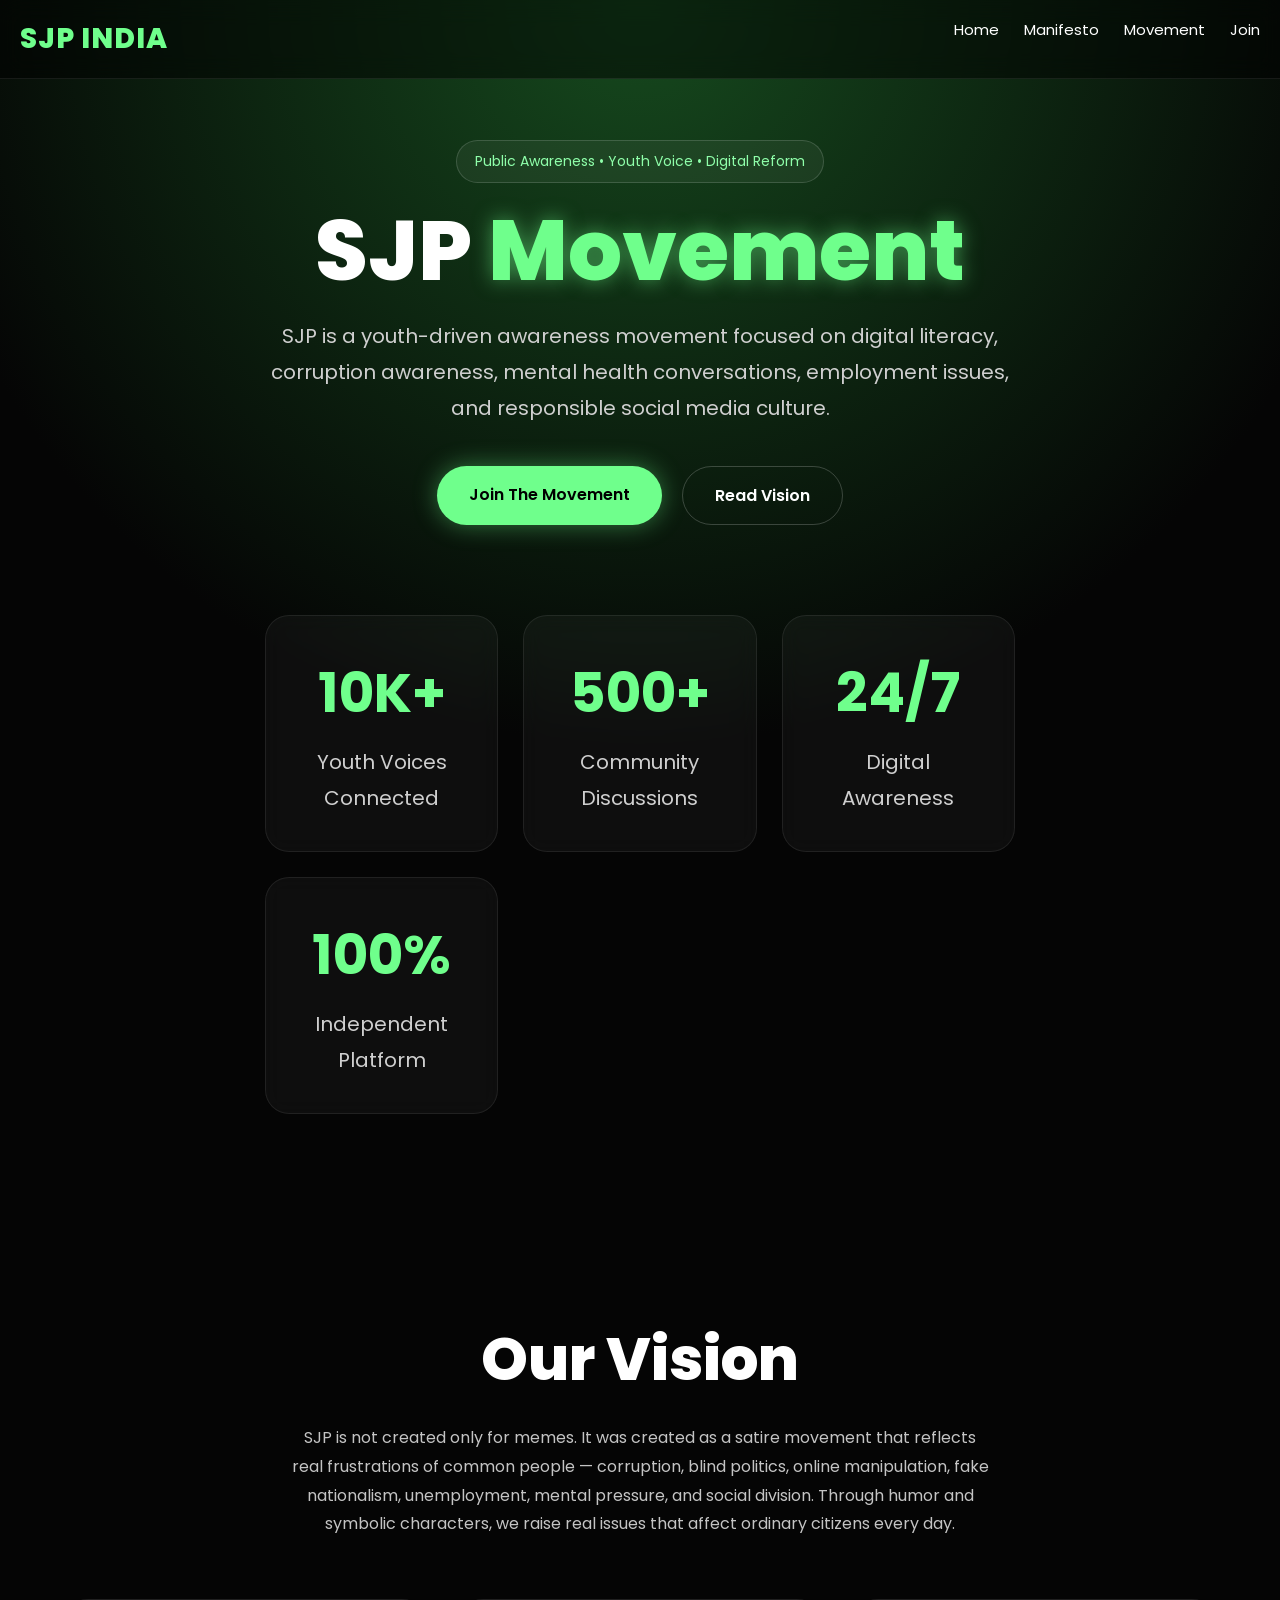
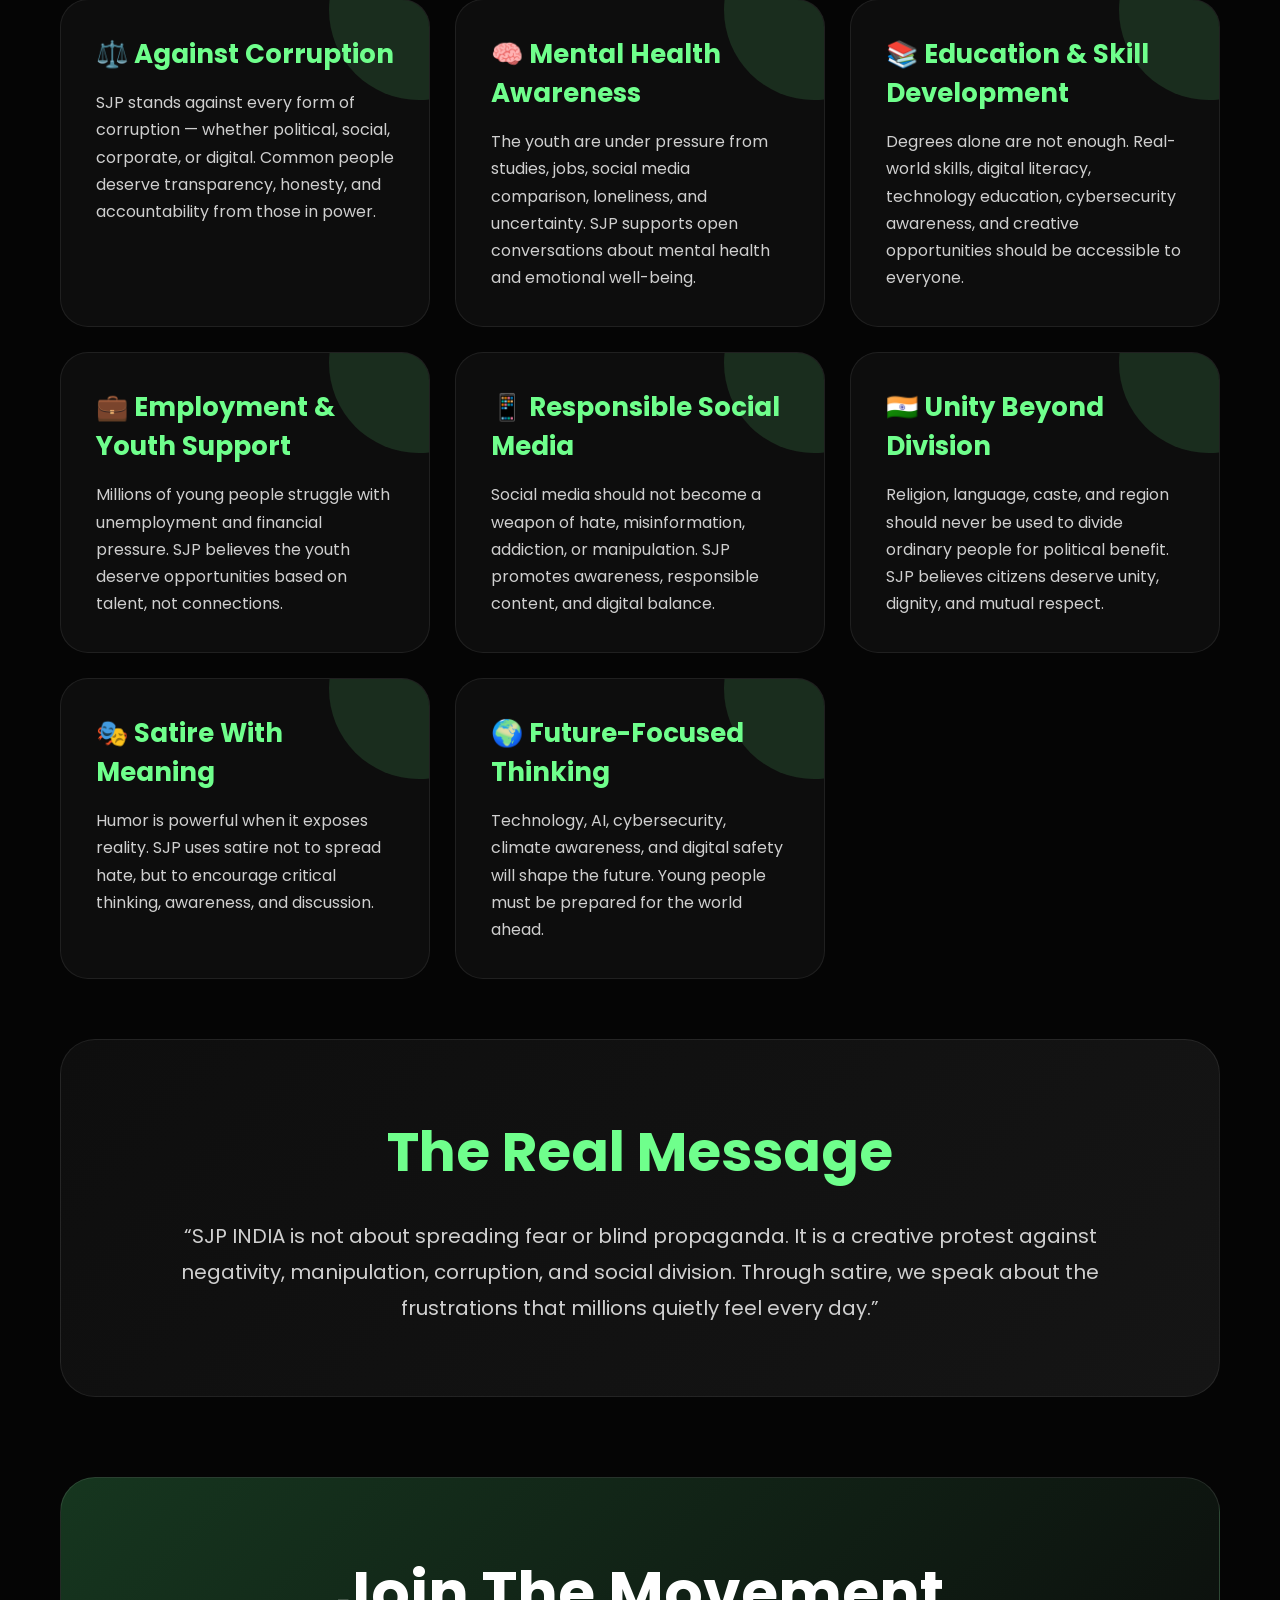
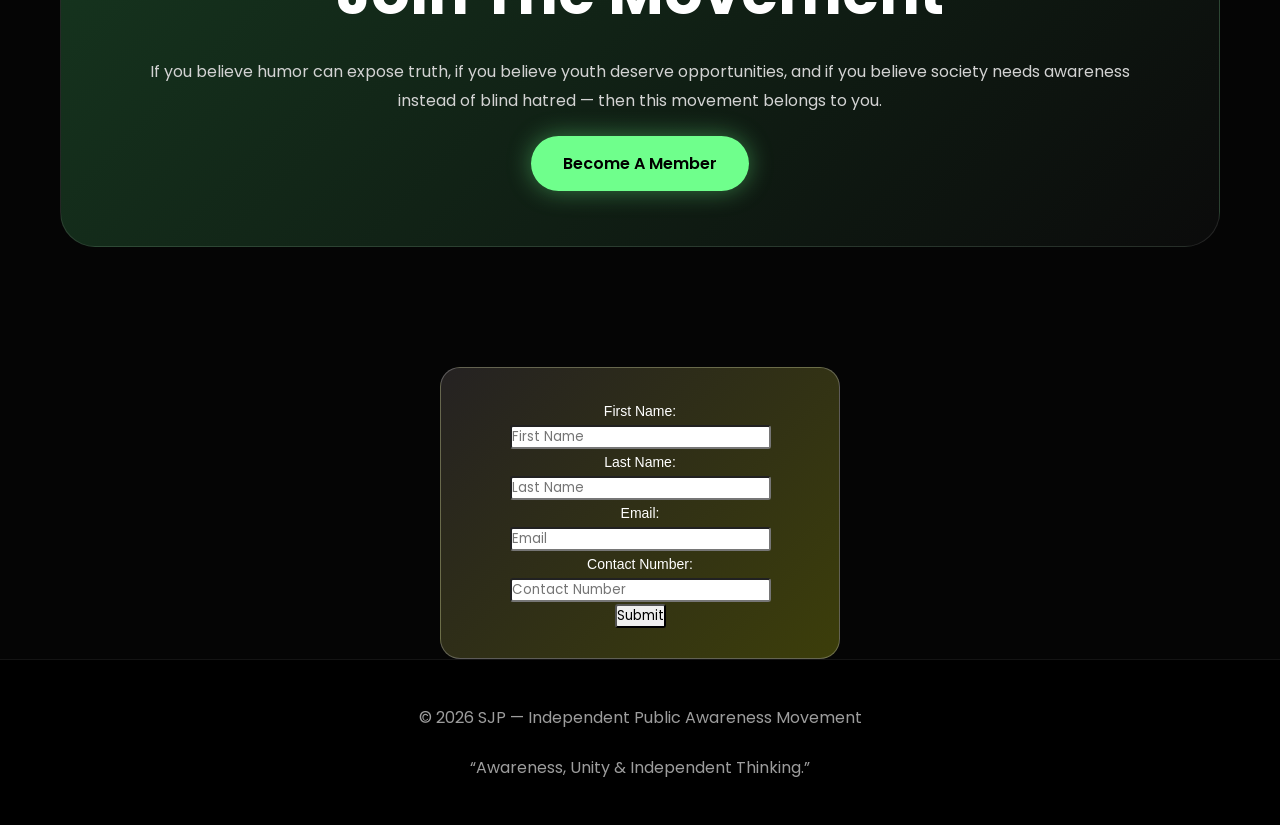
==== commit 32b5c4ec: "Add files via upload" ====
--- a/index.html
+++ b/index.html
@@ -1,19 +1,515 @@
 <!DOCTYPE html>
-<html><head><meta charset="UTF-8"><meta name="viewport" content="width=device-width,initial-scale=1">
-<title>Shukla Janta Party</title>
-<style>
-body{font-family:Segoe UI,sans-serif;margin:0;background:#f8f9fc}
-header{background:#0B3D91;color:#fff;padding:20px;text-align:center}
-.hero{padding:80px 20px;text-align:center;background:#0B3D91;color:#fff}
-section{padding:40px}
-.card{background:#fff;padding:20px;border-radius:12px;box-shadow:0 2px 10px rgba(0,0,0,.1)}
-button{padding:12px 20px}
-</style></head>
+<html lang="en">
+<head>
+  <meta charset="UTF-8" />
+  <meta name="viewport" content="width=device-width, initial-scale=1.0" />
+  <title>SJP India - Lizard Janta Party</title>
+  <link rel="preconnect" href="https://fonts.googleapis.com">
+  <link rel="preconnect" href="https://fonts.gstatic.com" crossorigin>
+  <link href="https://fonts.googleapis.com/css2?family=Poppins:wght@300;400;500;600;700;800&display=swap" rel="stylesheet">
+  <style>
+    *{
+      margin:0;
+      padding:0;
+      box-sizing:border-box;
+      font-family:'Poppins',sans-serif;
+    }
+
+    body{
+      background:#050505;
+      color:white;
+      overflow-x:hidden;
+    }
+
+    html{
+      scroll-behavior:smooth;
+    }
+
+    nav{
+      position:fixed;
+      width:100%;
+      top:0;
+      left:0;
+      z-index:1000;
+      backdrop-filter:blur(12px);
+      background:rgba(0,0,0,0.5);
+      border-bottom:1px solid rgba(255,255,255,0.08);
+    }
+
+    .nav-container{
+      max-width:1400px;
+      margin:auto;
+      padding:18px 20px;
+      display:flex;
+      justify-content:space-between;
+      align-items:flex-start;
+    }
+
+    .logo{
+      font-size:28px;
+      font-weight:800;
+      color:#6fff8c;
+      letter-spacing:1px;
+    }
+
+    .nav-links{
+      display:flex;
+      gap:25px;
+    }
+
+    .nav-links a{
+      color:white;
+      text-decoration:none;
+      transition:0.3s;
+      font-size:15px;
+    }
+
+    .nav-links a:hover{
+      color:#6fff8c;
+    }
+
+    .hero{
+      min-height:100vh;
+      display:flex;
+      align-items:center;
+      justify-content:center;
+      text-align:center;
+      padding:140px 20px 80px;
+      background:
+      radial-gradient(circle at top,#164a1e 0%,#050505 55%);
+    }
+
+    .hero-content{
+      max-width:950px;
+    }
+
+    .tag{
+      display:inline-block;
+      padding:10px 18px;
+      border:1px solid rgba(255,255,255,0.15);
+      border-radius:40px;
+      margin-bottom:25px;
+      background:rgba(255,255,255,0.05);
+      color:#8fffaa;
+      font-size:14px;
+    }
+
+    .hero h1{
+      font-size:85px;
+      line-height:1;
+      margin-bottom:25px;
+      font-weight:800;
+    }
+
+    .hero h1 span{
+      color:#6fff8c;
+      text-shadow:0 0 20px rgba(111,255,140,0.5);
+    }
+
+    .hero p{
+      color:#cfcfcf;
+      max-width:750px;
+      margin:auto;
+      font-size:20px;
+      line-height:1.8;
+    }
+
+    .buttons{
+      margin-top:40px;
+      display:flex;
+      justify-content:center;
+      gap:20px;
+      flex-wrap:wrap;
+    }
+
+    .btn{
+      padding:16px 32px;
+      border-radius:50px;
+      border:none;
+      cursor:pointer;
+      font-size:16px;
+      font-weight:600;
+      transition:0.3s;
+      text-decoration:none;
+    }
+
+    .btn-primary{
+      background:#6fff8c;
+      color:black;
+      box-shadow:0 0 25px rgba(111,255,140,0.4);
+    }
+
+    .btn-primary:hover{
+      transform:translateY(-5px);
+    }
+
+    .btn-secondary{
+      background:transparent;
+      border:1px solid rgba(255,255,255,0.2);
+      color:white;
+    }
+
+    .btn-secondary:hover{
+      background:white;
+      color:black;
+    }
+
+    .stats{
+      display:grid;
+      grid-template-columns:repeat(auto-fit,minmax(220px,1fr));
+      gap:25px;
+      margin-top:90px;
+    }
+
+    .card{
+      background:rgba(255,255,255,0.04);
+      border:1px solid rgba(255,255,255,0.08);
+      padding:35px;
+      border-radius:24px;
+      backdrop-filter:blur(10px);
+      transition:0.4s;
+    }
+
+    .card:hover{
+      transform:translateY(-8px);
+      border-color:#6fff8c;
+    }
+
+    .card h2{
+      font-size:55px;
+      color:#6fff8c;
+      margin-bottom:10px;
+    }
+
+    .section{
+      max-width:1200px;
+      margin:auto;
+      padding:120px 20px;
+    }
+
+    .section-title{
+      font-size:60px;
+      margin-bottom:20px;
+      text-align:center;
+      font-weight:800;
+    }
+
+    .section-sub{
+      color:#c4c4c4;
+      text-align:center;
+      max-width:700px;
+      margin:0 auto 60px;
+      line-height:1.8;
+    }
+
+    .manifesto-grid{
+      display:grid;
+      grid-template-columns:repeat(auto-fit,minmax(280px,1fr));
+      gap:25px;
+    }
+
+    .manifesto-card{
+      background:#0d0d0d;
+      border:1px solid rgba(255,255,255,0.08);
+      border-radius:28px;
+      padding:35px;
+      transition:0.3s;
+      position:relative;
+      overflow:hidden;
+    }
+
+    .manifesto-card::before{
+      content:'';
+      position:absolute;
+      width:180px;
+      height:180px;
+      background:#6fff8c22;
+      border-radius:50%;
+      top:-80px;
+      right:-80px;
+    }
+
+    .manifesto-card:hover{
+      transform:translateY(-8px);
+      border-color:#6fff8c;
+    }
+
+    .manifesto-card h3{
+      font-size:26px;
+      margin-bottom:15px;
+      color:#6fff8c;
+    }
+
+    .manifesto-card p{
+      color:#cfcfcf;
+      line-height:1.7;
+    }
+
+    .speech{
+      background:linear-gradient(135deg,#0e0e0e,#151515);
+      border-radius:35px;
+      padding:70px;
+      margin-top:60px;
+      border:1px solid rgba(255,255,255,0.08);
+      text-align:center;
+    }
+
+    .speech h2{
+      font-size:55px;
+      margin-bottom:25px;
+      color:#6fff8c;
+    }
+
+    .speech p{
+      font-size:20px;
+      line-height:1.8;
+      color:#d0d0d0;
+    }
+
+    .join-box{
+      background:linear-gradient(135deg,#16361f,#0b0b0b);
+      padding:70px;
+      border-radius:35px;
+      text-align:center;
+      margin-top:80px;
+      border:1px solid rgba(255,255,255,0.1);
+    }
+
+    .join-box h2{
+      font-size:60px;
+      margin-bottom:20px;
+    }
+
+    .join-box p{
+      color:#d3d3d3;
+      margin-bottom:35px;
+      line-height:1.8;
+    }
+
+    footer{
+      text-align:center;
+      padding:45px 20px;
+      border-top:1px solid rgba(255,255,255,0.08);
+      color:#9d9d9d;
+      background:black;
+    }
+    .nancy{
+      max-width:400px;
+      margin: auto;
+      background:linear-gradient(135deg,#252222,#3c3e0a);
+      padding:30px;
+      border-radius:20px;
+      border:1px solid rgba(255, 255, 255, 0.252);
+      text-align: center;
+    }
+
+    @media(max-width:900px){
+      .hero h1{
+        font-size:58px;
+      }
+
+      .section-title,
+      .join-box h2,
+      .speech h2{
+        font-size:42px;
+      }
+
+      .speech,
+      .join-box{
+        padding:40px 25px;
+      }
+
+      .nav-links{
+        display:none;
+      }
+    }
+
+    @media(max-width:600px){
+      .hero h1{
+        font-size:42px;
+      }
+
+      .hero p{
+        font-size:16px;
+      }
+
+      .section-title{
+        font-size:35px;
+      }
+      
+    }
+    input{
+      border-radius: 3px;
+    }
+    label{
+      font-family: 'Lucida Sans', 'Lucida Sans Regular', 'Lucida Grande', 'Lucida Sans Unicode', Geneva, Verdana, sans-serif;
+      font-size: 14px;
+    }
+  </style>
+</head>
 <body>
-<header>🛡️ शुक्ला जनता पार्टी</header>
-<div class="hero"><h1>सेवा • सम्मान • न्याय</h1><p>Serving People, Strengthening Society</p></div>
-<section><div class="card"><h2>About Us</h2><p>Community focused initiative.</p></div></section>
-<script>
-function donationMessage(){alert('Donation Program Coming Soon');}
-</script>
-</body></html>+
+  <nav>
+    <div class="nav-container">
+      <div class="logo">SJP INDIA</div>
+
+      <div class="nav-links">
+        <a href="#home">Home</a>
+        <a href="#manifesto">Manifesto</a>
+        <a href="#movement">Movement</a>
+        <a href="#join">Join</a>
+      </div>
+    </div>
+  </nav>
+
+  <section class="hero" id="home">
+    <div class="hero-content">
+      <div class="tag">Public Awareness • Youth Voice • Digital Reform</div>
+
+      <h1>
+        SJP <span>Movement</span>
+      </h1>
+
+      <p>
+        SJP is a youth-driven awareness movement focused on digital literacy, corruption awareness, mental health conversations, employment issues, and responsible social media culture.
+      </p>
+
+      <div class="buttons">
+        <a href="#join" class="btn btn-primary">Join The Movement</a>
+        <a href="#manifesto" class="btn btn-secondary">Read Vision</a>
+      </div>
+
+      <div class="stats">
+        <div class="card">
+          <h2>10K+</h2>
+          <p>Youth Voices Connected</p>
+        </div>
+
+        <div class="card">
+          <h2>500+</h2>
+          <p>Community Discussions</p>
+        </div>
+
+        <div class="card">
+          <h2>24/7</h2>
+          <p>Digital Awareness</p>
+        </div>
+
+        <div class="card">
+          <h2>100%</h2>
+          <p>Independent Platform</p>
+        </div>
+      </div>
+    </div>
+  </section>
+
+  <section class="section" id="manifesto">
+    <h2 class="section-title">Our Vision</h2>
+
+    <p class="section-sub">
+      SJP is not created only for memes. It was created as a satire movement that reflects real frustrations of common people — corruption, blind politics, online manipulation, fake nationalism, unemployment, mental pressure, and social division. Through humor and symbolic characters, we raise real issues that affect ordinary citizens every day.
+    </p>
+
+    <div class="manifesto-grid">
+
+      <div class="manifesto-card">
+        <h3>⚖️ Against Corruption</h3>
+        <p>
+          SJP stands against every form of corruption — whether political, social, corporate, or digital. Common people deserve transparency, honesty, and accountability from those in power.
+        </p>
+      </div>
+
+      <div class="manifesto-card">
+        <h3>🧠 Mental Health Awareness</h3>
+        <p>
+          The youth are under pressure from studies, jobs, social media comparison, loneliness, and uncertainty. SJP supports open conversations about mental health and emotional well-being.
+        </p>
+      </div>
+
+      <div class="manifesto-card">
+        <h3>📚 Education & Skill Development</h3>
+        <p>
+          Degrees alone are not enough. Real-world skills, digital literacy, technology education, cybersecurity awareness, and creative opportunities should be accessible to everyone.
+        </p>
+      </div>
+
+      <div class="manifesto-card">
+        <h3>💼 Employment & Youth Support</h3>
+        <p>
+          Millions of young people struggle with unemployment and financial pressure. SJP believes the youth deserve opportunities based on talent, not connections.
+        </p>
+      </div>
+
+      <div class="manifesto-card">
+        <h3>📱 Responsible Social Media</h3>
+        <p>
+          Social media should not become a weapon of hate, misinformation, addiction, or manipulation. SJP promotes awareness, responsible content, and digital balance.
+        </p>
+      </div>
+
+      <div class="manifesto-card">
+        <h3>🇮🇳 Unity Beyond Division</h3>
+        <p>
+          Religion, language, caste, and region should never be used to divide ordinary people for political benefit. SJP believes citizens deserve unity, dignity, and mutual respect.
+        </p>
+      </div>
+
+      <div class="manifesto-card">
+        <h3>🎭 Satire With Meaning</h3>
+        <p>
+          Humor is powerful when it exposes reality. SJP uses satire not to spread hate, but to encourage critical thinking, awareness, and discussion.
+        </p>
+      </div>
+
+      <div class="manifesto-card">
+        <h3>🌍 Future-Focused Thinking</h3>
+        <p>
+          Technology, AI, cybersecurity, climate awareness, and digital safety will shape the future. Young people must be prepared for the world ahead.
+        </p>
+      </div>
+
+    </div>
+
+    <div class="speech" id="movement">
+      <h2>The Real Message</h2>
+
+      <p>
+        “SJP INDIA is not about spreading fear or blind propaganda. It is a creative protest against negativity, manipulation, corruption, and social division. Through satire, we speak about the frustrations that millions quietly feel every day.”
+      </p>
+    </div>
+
+    <div class="join-box" id="join">
+      <h2>Join The Movement</h2>
+
+      <p>
+        If you believe humor can expose truth, if you believe youth deserve opportunities, and if you believe society needs awareness instead of blind hatred — then this movement belongs to you.
+      </p>
+
+      <a href="https://www.instagram.com/shukla.janta.party/" class="btn btn-primary">Become A Member</a>
+    </div>
+  </section>
+  <form class="nancy">
+  
+  <label for="fname"> First Name:</label>  <br>
+  <input type="text" id="fname" name="fname" placeholder="First Name">
+  <br>
+  <label for="lname"> Last Name:</label> <br>
+  <input type="text" id="lname" name="lname" placeholder="Last Name">
+<br>
+  <label for="email"> Email:</label> <br>
+  <input type="email" id="email" name="email" placeholder="Email">
+    <br>
+  <label for="Contact"> Contact Number:</label> <br>
+  <input type="tel" id="Contact" name="Contact" placeholder="Contact Number">
+<br>
+  <input type="submit" value="Submit">
+
+
+  </form>
+  <footer>
+    © 2026 SJP — Independent Public Awareness Movement<br><br>
+    “Awareness, Unity & Independent Thinking.”
+  </footer>
+
+</body>
+</html>
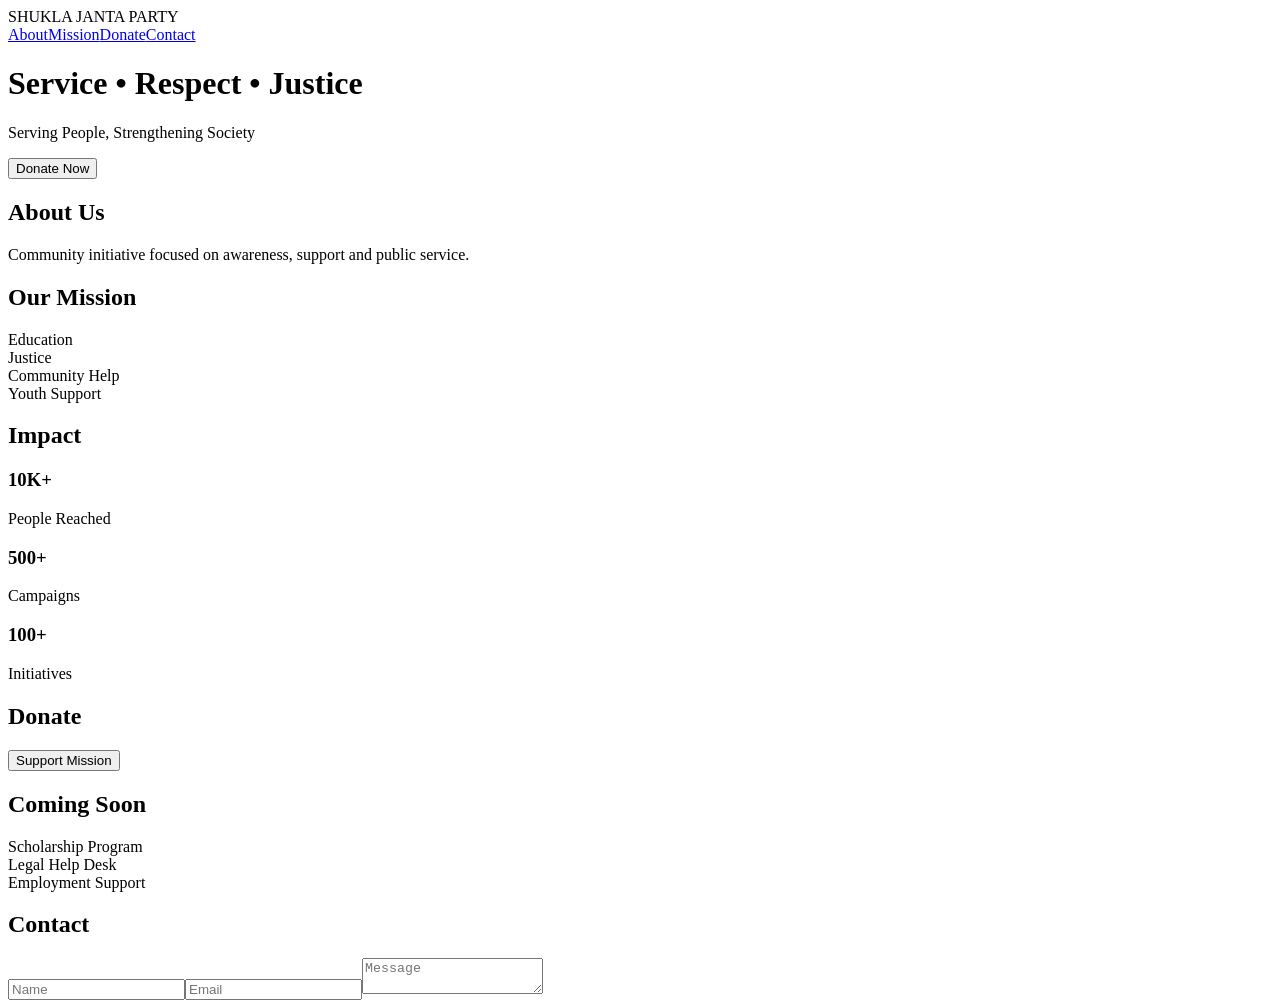
==== commit 22b452e3: "Add files via upload" ====
--- a/index.html
+++ b/index.html
@@ -1,515 +1,14 @@
 <!DOCTYPE html>
-<html lang="en">
-<head>
-  <meta charset="UTF-8" />
-  <meta name="viewport" content="width=device-width, initial-scale=1.0" />
-  <title>SJP India - Lizard Janta Party</title>
-  <link rel="preconnect" href="https://fonts.googleapis.com">
-  <link rel="preconnect" href="https://fonts.gstatic.com" crossorigin>
-  <link href="https://fonts.googleapis.com/css2?family=Poppins:wght@300;400;500;600;700;800&display=swap" rel="stylesheet">
-  <style>
-    *{
-      margin:0;
-      padding:0;
-      box-sizing:border-box;
-      font-family:'Poppins',sans-serif;
-    }
-
-    body{
-      background:#050505;
-      color:white;
-      overflow-x:hidden;
-    }
-
-    html{
-      scroll-behavior:smooth;
-    }
-
-    nav{
-      position:fixed;
-      width:100%;
-      top:0;
-      left:0;
-      z-index:1000;
-      backdrop-filter:blur(12px);
-      background:rgba(0,0,0,0.5);
-      border-bottom:1px solid rgba(255,255,255,0.08);
-    }
-
-    .nav-container{
-      max-width:1400px;
-      margin:auto;
-      padding:18px 20px;
-      display:flex;
-      justify-content:space-between;
-      align-items:flex-start;
-    }
-
-    .logo{
-      font-size:28px;
-      font-weight:800;
-      color:#6fff8c;
-      letter-spacing:1px;
-    }
-
-    .nav-links{
-      display:flex;
-      gap:25px;
-    }
-
-    .nav-links a{
-      color:white;
-      text-decoration:none;
-      transition:0.3s;
-      font-size:15px;
-    }
-
-    .nav-links a:hover{
-      color:#6fff8c;
-    }
-
-    .hero{
-      min-height:100vh;
-      display:flex;
-      align-items:center;
-      justify-content:center;
-      text-align:center;
-      padding:140px 20px 80px;
-      background:
-      radial-gradient(circle at top,#164a1e 0%,#050505 55%);
-    }
-
-    .hero-content{
-      max-width:950px;
-    }
-
-    .tag{
-      display:inline-block;
-      padding:10px 18px;
-      border:1px solid rgba(255,255,255,0.15);
-      border-radius:40px;
-      margin-bottom:25px;
-      background:rgba(255,255,255,0.05);
-      color:#8fffaa;
-      font-size:14px;
-    }
-
-    .hero h1{
-      font-size:85px;
-      line-height:1;
-      margin-bottom:25px;
-      font-weight:800;
-    }
-
-    .hero h1 span{
-      color:#6fff8c;
-      text-shadow:0 0 20px rgba(111,255,140,0.5);
-    }
-
-    .hero p{
-      color:#cfcfcf;
-      max-width:750px;
-      margin:auto;
-      font-size:20px;
-      line-height:1.8;
-    }
-
-    .buttons{
-      margin-top:40px;
-      display:flex;
-      justify-content:center;
-      gap:20px;
-      flex-wrap:wrap;
-    }
-
-    .btn{
-      padding:16px 32px;
-      border-radius:50px;
-      border:none;
-      cursor:pointer;
-      font-size:16px;
-      font-weight:600;
-      transition:0.3s;
-      text-decoration:none;
-    }
-
-    .btn-primary{
-      background:#6fff8c;
-      color:black;
-      box-shadow:0 0 25px rgba(111,255,140,0.4);
-    }
-
-    .btn-primary:hover{
-      transform:translateY(-5px);
-    }
-
-    .btn-secondary{
-      background:transparent;
-      border:1px solid rgba(255,255,255,0.2);
-      color:white;
-    }
-
-    .btn-secondary:hover{
-      background:white;
-      color:black;
-    }
-
-    .stats{
-      display:grid;
-      grid-template-columns:repeat(auto-fit,minmax(220px,1fr));
-      gap:25px;
-      margin-top:90px;
-    }
-
-    .card{
-      background:rgba(255,255,255,0.04);
-      border:1px solid rgba(255,255,255,0.08);
-      padding:35px;
-      border-radius:24px;
-      backdrop-filter:blur(10px);
-      transition:0.4s;
-    }
-
-    .card:hover{
-      transform:translateY(-8px);
-      border-color:#6fff8c;
-    }
-
-    .card h2{
-      font-size:55px;
-      color:#6fff8c;
-      margin-bottom:10px;
-    }
-
-    .section{
-      max-width:1200px;
-      margin:auto;
-      padding:120px 20px;
-    }
-
-    .section-title{
-      font-size:60px;
-      margin-bottom:20px;
-      text-align:center;
-      font-weight:800;
-    }
-
-    .section-sub{
-      color:#c4c4c4;
-      text-align:center;
-      max-width:700px;
-      margin:0 auto 60px;
-      line-height:1.8;
-    }
-
-    .manifesto-grid{
-      display:grid;
-      grid-template-columns:repeat(auto-fit,minmax(280px,1fr));
-      gap:25px;
-    }
-
-    .manifesto-card{
-      background:#0d0d0d;
-      border:1px solid rgba(255,255,255,0.08);
-      border-radius:28px;
-      padding:35px;
-      transition:0.3s;
-      position:relative;
-      overflow:hidden;
-    }
-
-    .manifesto-card::before{
-      content:'';
-      position:absolute;
-      width:180px;
-      height:180px;
-      background:#6fff8c22;
-      border-radius:50%;
-      top:-80px;
-      right:-80px;
-    }
-
-    .manifesto-card:hover{
-      transform:translateY(-8px);
-      border-color:#6fff8c;
-    }
-
-    .manifesto-card h3{
-      font-size:26px;
-      margin-bottom:15px;
-      color:#6fff8c;
-    }
-
-    .manifesto-card p{
-      color:#cfcfcf;
-      line-height:1.7;
-    }
-
-    .speech{
-      background:linear-gradient(135deg,#0e0e0e,#151515);
-      border-radius:35px;
-      padding:70px;
-      margin-top:60px;
-      border:1px solid rgba(255,255,255,0.08);
-      text-align:center;
-    }
-
-    .speech h2{
-      font-size:55px;
-      margin-bottom:25px;
-      color:#6fff8c;
-    }
-
-    .speech p{
-      font-size:20px;
-      line-height:1.8;
-      color:#d0d0d0;
-    }
-
-    .join-box{
-      background:linear-gradient(135deg,#16361f,#0b0b0b);
-      padding:70px;
-      border-radius:35px;
-      text-align:center;
-      margin-top:80px;
-      border:1px solid rgba(255,255,255,0.1);
-    }
-
-    .join-box h2{
-      font-size:60px;
-      margin-bottom:20px;
-    }
-
-    .join-box p{
-      color:#d3d3d3;
-      margin-bottom:35px;
-      line-height:1.8;
-    }
-
-    footer{
-      text-align:center;
-      padding:45px 20px;
-      border-top:1px solid rgba(255,255,255,0.08);
-      color:#9d9d9d;
-      background:black;
-    }
-    .nancy{
-      max-width:400px;
-      margin: auto;
-      background:linear-gradient(135deg,#252222,#3c3e0a);
-      padding:30px;
-      border-radius:20px;
-      border:1px solid rgba(255, 255, 255, 0.252);
-      text-align: center;
-    }
-
-    @media(max-width:900px){
-      .hero h1{
-        font-size:58px;
-      }
-
-      .section-title,
-      .join-box h2,
-      .speech h2{
-        font-size:42px;
-      }
-
-      .speech,
-      .join-box{
-        padding:40px 25px;
-      }
-
-      .nav-links{
-        display:none;
-      }
-    }
-
-    @media(max-width:600px){
-      .hero h1{
-        font-size:42px;
-      }
-
-      .hero p{
-        font-size:16px;
-      }
-
-      .section-title{
-        font-size:35px;
-      }
-      
-    }
-    input{
-      border-radius: 3px;
-    }
-    label{
-      font-family: 'Lucida Sans', 'Lucida Sans Regular', 'Lucida Grande', 'Lucida Sans Unicode', Geneva, Verdana, sans-serif;
-      font-size: 14px;
-    }
-  </style>
-</head>
+<html><head><meta charset="UTF-8"><meta name="viewport" content="width=device-width,initial-scale=1">
+<title>Shukla Janta Party</title>
+<link rel="stylesheet" href="style.css"></head>
 <body>
-
-  <nav>
-    <div class="nav-container">
-      <div class="logo">SJP INDIA</div>
-
-      <div class="nav-links">
-        <a href="#home">Home</a>
-        <a href="#manifesto">Manifesto</a>
-        <a href="#movement">Movement</a>
-        <a href="#join">Join</a>
-      </div>
-    </div>
-  </nav>
-
-  <section class="hero" id="home">
-    <div class="hero-content">
-      <div class="tag">Public Awareness • Youth Voice • Digital Reform</div>
-
-      <h1>
-        SJP <span>Movement</span>
-      </h1>
-
-      <p>
-        SJP is a youth-driven awareness movement focused on digital literacy, corruption awareness, mental health conversations, employment issues, and responsible social media culture.
-      </p>
-
-      <div class="buttons">
-        <a href="#join" class="btn btn-primary">Join The Movement</a>
-        <a href="#manifesto" class="btn btn-secondary">Read Vision</a>
-      </div>
-
-      <div class="stats">
-        <div class="card">
-          <h2>10K+</h2>
-          <p>Youth Voices Connected</p>
-        </div>
-
-        <div class="card">
-          <h2>500+</h2>
-          <p>Community Discussions</p>
-        </div>
-
-        <div class="card">
-          <h2>24/7</h2>
-          <p>Digital Awareness</p>
-        </div>
-
-        <div class="card">
-          <h2>100%</h2>
-          <p>Independent Platform</p>
-        </div>
-      </div>
-    </div>
-  </section>
-
-  <section class="section" id="manifesto">
-    <h2 class="section-title">Our Vision</h2>
-
-    <p class="section-sub">
-      SJP is not created only for memes. It was created as a satire movement that reflects real frustrations of common people — corruption, blind politics, online manipulation, fake nationalism, unemployment, mental pressure, and social division. Through humor and symbolic characters, we raise real issues that affect ordinary citizens every day.
-    </p>
-
-    <div class="manifesto-grid">
-
-      <div class="manifesto-card">
-        <h3>⚖️ Against Corruption</h3>
-        <p>
-          SJP stands against every form of corruption — whether political, social, corporate, or digital. Common people deserve transparency, honesty, and accountability from those in power.
-        </p>
-      </div>
-
-      <div class="manifesto-card">
-        <h3>🧠 Mental Health Awareness</h3>
-        <p>
-          The youth are under pressure from studies, jobs, social media comparison, loneliness, and uncertainty. SJP supports open conversations about mental health and emotional well-being.
-        </p>
-      </div>
-
-      <div class="manifesto-card">
-        <h3>📚 Education & Skill Development</h3>
-        <p>
-          Degrees alone are not enough. Real-world skills, digital literacy, technology education, cybersecurity awareness, and creative opportunities should be accessible to everyone.
-        </p>
-      </div>
-
-      <div class="manifesto-card">
-        <h3>💼 Employment & Youth Support</h3>
-        <p>
-          Millions of young people struggle with unemployment and financial pressure. SJP believes the youth deserve opportunities based on talent, not connections.
-        </p>
-      </div>
-
-      <div class="manifesto-card">
-        <h3>📱 Responsible Social Media</h3>
-        <p>
-          Social media should not become a weapon of hate, misinformation, addiction, or manipulation. SJP promotes awareness, responsible content, and digital balance.
-        </p>
-      </div>
-
-      <div class="manifesto-card">
-        <h3>🇮🇳 Unity Beyond Division</h3>
-        <p>
-          Religion, language, caste, and region should never be used to divide ordinary people for political benefit. SJP believes citizens deserve unity, dignity, and mutual respect.
-        </p>
-      </div>
-
-      <div class="manifesto-card">
-        <h3>🎭 Satire With Meaning</h3>
-        <p>
-          Humor is powerful when it exposes reality. SJP uses satire not to spread hate, but to encourage critical thinking, awareness, and discussion.
-        </p>
-      </div>
-
-      <div class="manifesto-card">
-        <h3>🌍 Future-Focused Thinking</h3>
-        <p>
-          Technology, AI, cybersecurity, climate awareness, and digital safety will shape the future. Young people must be prepared for the world ahead.
-        </p>
-      </div>
-
-    </div>
-
-    <div class="speech" id="movement">
-      <h2>The Real Message</h2>
-
-      <p>
-        “SJP INDIA is not about spreading fear or blind propaganda. It is a creative protest against negativity, manipulation, corruption, and social division. Through satire, we speak about the frustrations that millions quietly feel every day.”
-      </p>
-    </div>
-
-    <div class="join-box" id="join">
-      <h2>Join The Movement</h2>
-
-      <p>
-        If you believe humor can expose truth, if you believe youth deserve opportunities, and if you believe society needs awareness instead of blind hatred — then this movement belongs to you.
-      </p>
-
-      <a href="https://www.instagram.com/shukla.janta.party/" class="btn btn-primary">Become A Member</a>
-    </div>
-  </section>
-  <form class="nancy">
-  
-  <label for="fname"> First Name:</label>  <br>
-  <input type="text" id="fname" name="fname" placeholder="First Name">
-  <br>
-  <label for="lname"> Last Name:</label> <br>
-  <input type="text" id="lname" name="lname" placeholder="Last Name">
-<br>
-  <label for="email"> Email:</label> <br>
-  <input type="email" id="email" name="email" placeholder="Email">
-    <br>
-  <label for="Contact"> Contact Number:</label> <br>
-  <input type="tel" id="Contact" name="Contact" placeholder="Contact Number">
-<br>
-  <input type="submit" value="Submit">
-
-
-  </form>
-  <footer>
-    © 2026 SJP — Independent Public Awareness Movement<br><br>
-    “Awareness, Unity & Independent Thinking.”
-  </footer>
-
-</body>
-</html>
+<nav class="nav"><div class="logo">SHUKLA JANTA PARTY</div><div><a href="#about">About</a><a href="#mission">Mission</a><a href="#donate">Donate</a><a href="#contact">Contact</a></div></nav>
+<header class="hero"><h1>Service • Respect • Justice</h1><p>Serving People, Strengthening Society</p><button onclick="showDonation()">Donate Now</button></header>
+<section id="about"><h2>About Us</h2><p>Community initiative focused on awareness, support and public service.</p></section>
+<section id="mission"><h2>Our Mission</h2><div class="grid"><div class="card">Education</div><div class="card">Justice</div><div class="card">Community Help</div><div class="card">Youth Support</div></div></section>
+<section><h2>Impact</h2><div class="grid"><div class="card"><h3>10K+</h3>People Reached</div><div class="card"><h3>500+</h3>Campaigns</div><div class="card"><h3>100+</h3>Initiatives</div></div></section>
+<section id="donate"><h2>Donate</h2><button onclick="showDonation()">Support Mission</button></section>
+<section><h2>Coming Soon</h2><div class="grid"><div class="card">Scholarship Program</div><div class="card">Legal Help Desk</div><div class="card">Employment Support</div></div></section>
+<section id="contact"><h2>Contact</h2><input placeholder="Name"><input placeholder="Email"><textarea placeholder="Message"></textarea></section>
+<script src="script.js"></script></body></html>
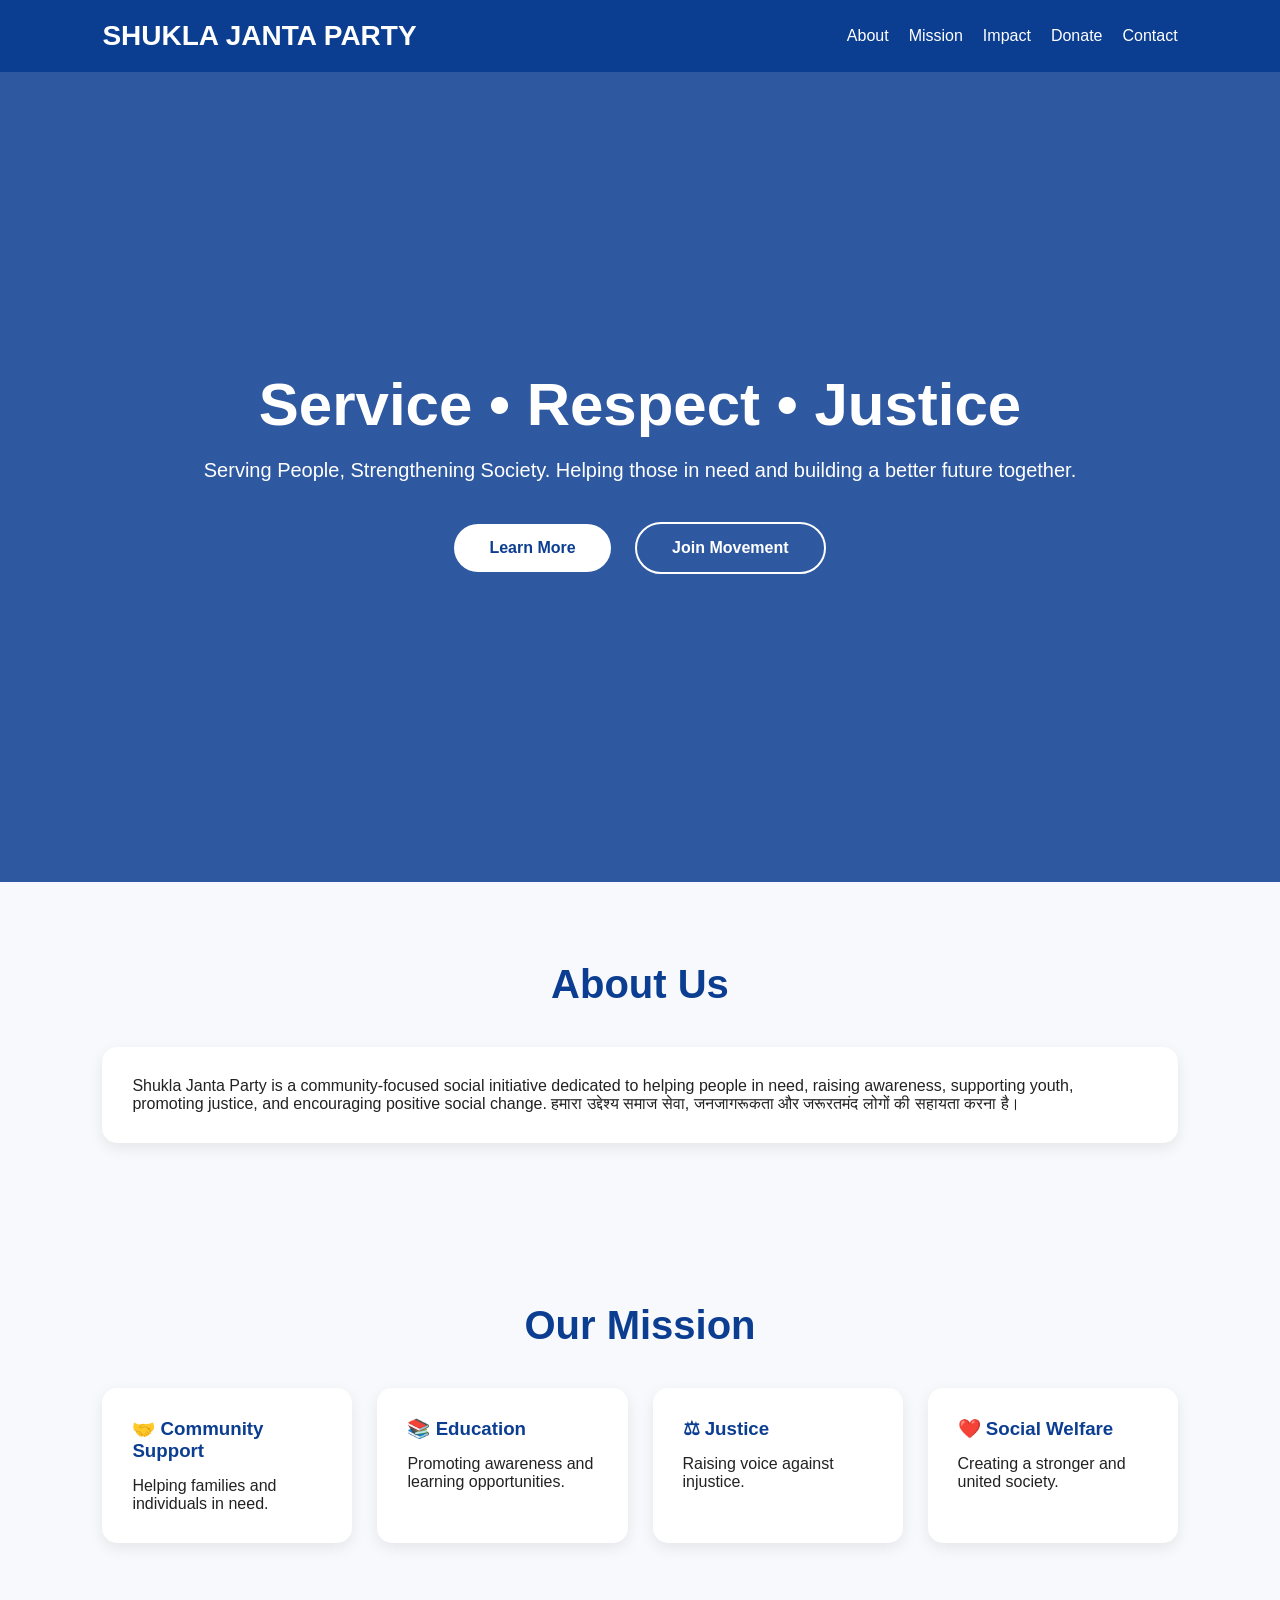
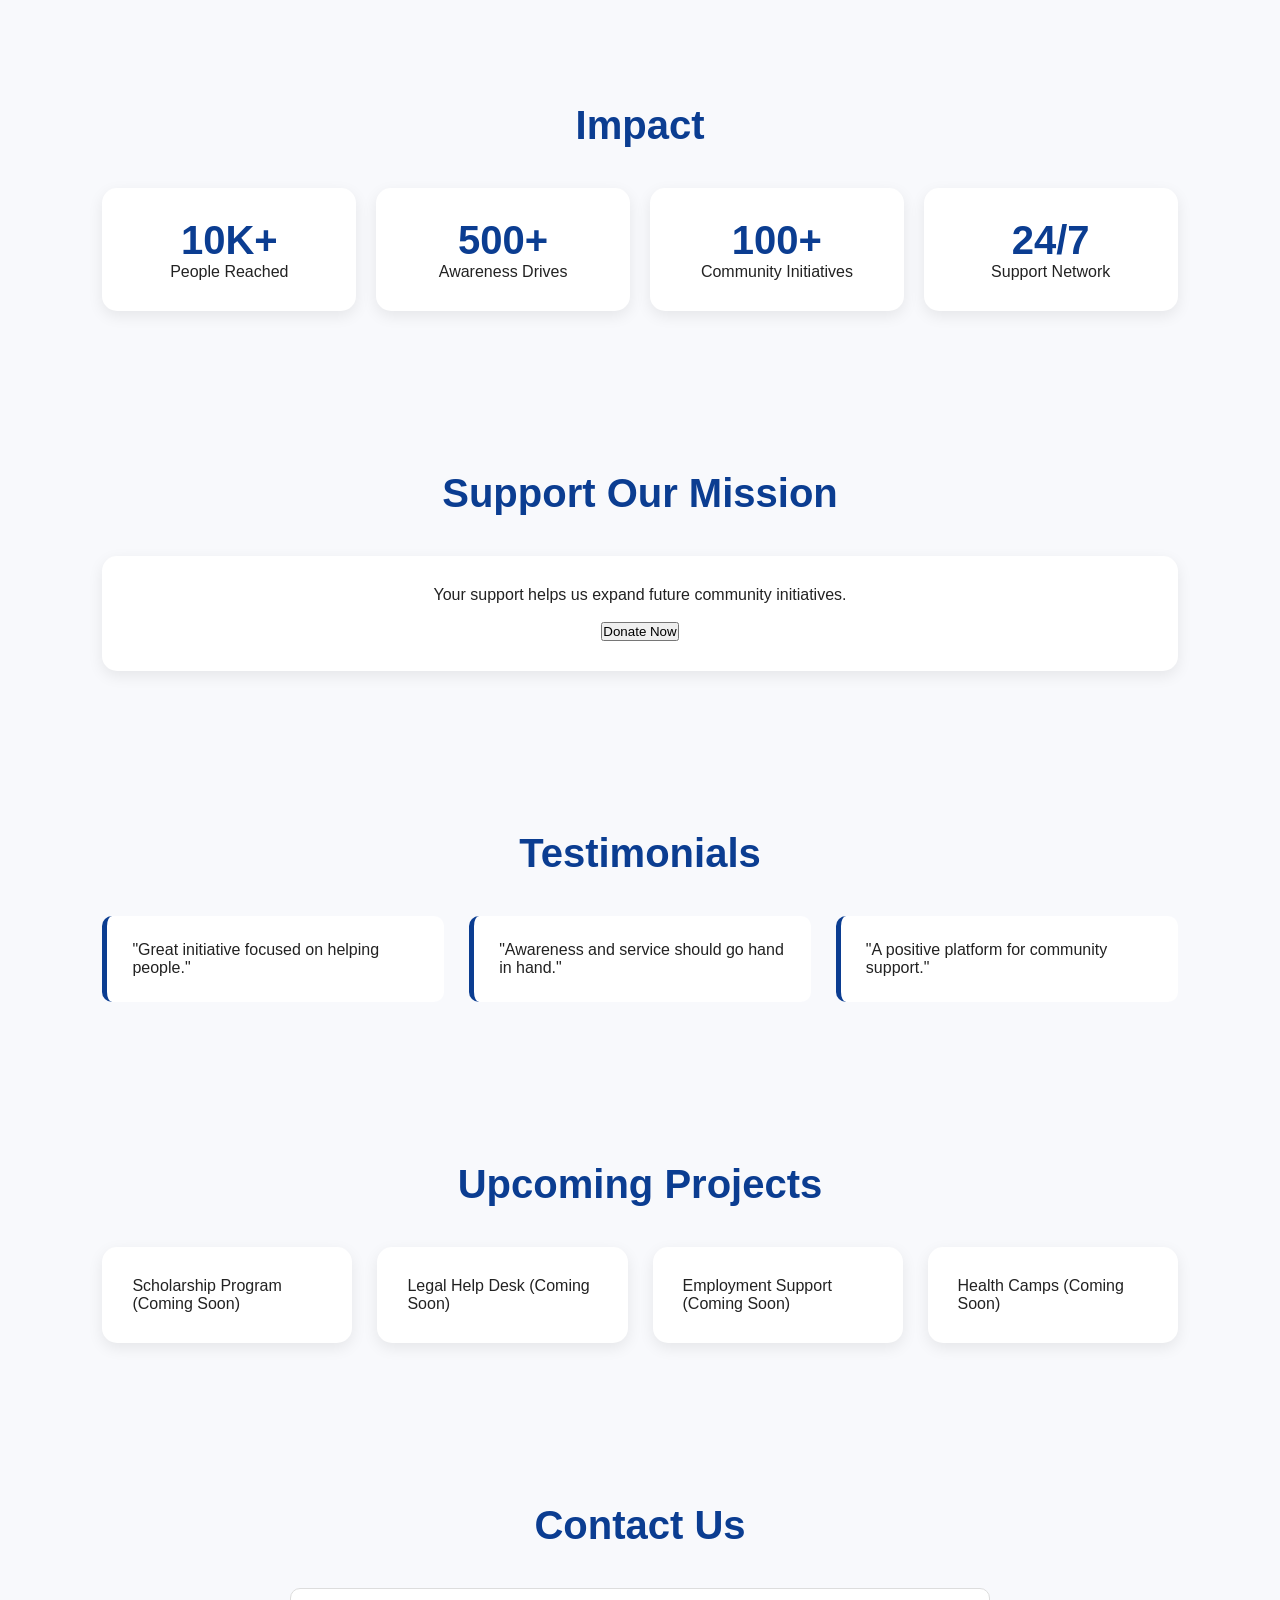
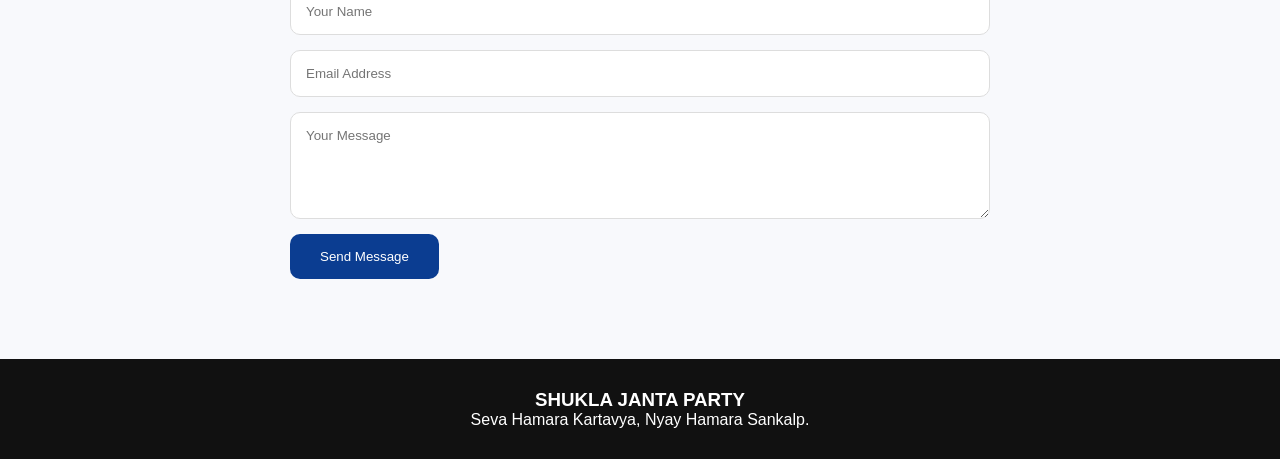
==== commit 34d8de47: "Add files via upload" ====
--- a/index.html
+++ b/index.html
@@ -1,14 +1,436 @@
-<!DOCTYPE html>
-<html><head><meta charset="UTF-8"><meta name="viewport" content="width=device-width,initial-scale=1">
+<meta name='viewport' content='width=device-width, initial-scale=1'/><!DOCTYPE html>
+<html lang="en">
+<head>
+<meta charset="UTF-8">
+<meta name="viewport" content="width=device-width, initial-scale=1.0">
 <title>Shukla Janta Party</title>
-<link rel="stylesheet" href="style.css"></head>
+
+<style>
+*{
+margin:0;
+padding:0;
+box-sizing:border-box;
+font-family:'Segoe UI',sans-serif;
+}
+
+body{
+background:#f8f9fc;
+color:#222;
+}
+
+header{
+background:#0B3D91;
+color:white;
+padding:20px 8%;
+position:sticky;
+top:0;
+z-index:1000;
+}
+
+nav{
+display:flex;
+justify-content:space-between;
+align-items:center;
+}
+
+.logo{
+font-size:28px;
+font-weight:700;
+}
+
+nav ul{
+display:flex;
+list-style:none;
+gap:20px;
+}
+
+nav ul li a{
+color:white;
+text-decoration:none;
+}
+
+.hero{
+height:90vh;
+background:linear-gradient(rgba(11,61,145,.85),rgba(11,61,145,.85)),
+url('https://images.unsplash.com/photo-1529156069898-49953e39b3ac?auto=format&fit=crop&w=1600&q=80');
+background-size:cover;
+background-position:center;
+display:flex;
+justify-content:center;
+align-items:center;
+text-align:center;
+color:white;
+padding:20px;
+}
+
+.hero-content{
+max-width:900px;
+}
+
+.hero h1{
+font-size:60px;
+margin-bottom:20px;
+}
+
+.hero p{
+font-size:20px;
+margin-bottom:30px;
+}
+
+.btn{
+display:inline-block;
+padding:15px 35px;
+border-radius:50px;
+text-decoration:none;
+font-weight:bold;
+margin:10px;
+}
+
+.btn-primary{
+background:white;
+color:#0B3D91;
+}
+
+.btn-secondary{
+border:2px solid white;
+color:white;
+}
+
+section{
+padding:80px 8%;
+}
+
+.title{
+text-align:center;
+font-size:40px;
+color:#0B3D91;
+margin-bottom:40px;
+}
+
+.cards{
+display:grid;
+grid-template-columns:repeat(auto-fit,minmax(250px,1fr));
+gap:25px;
+}
+
+.card{
+background:white;
+padding:30px;
+border-radius:15px;
+box-shadow:0 5px 15px rgba(0,0,0,.08);
+}
+
+.card h3{
+margin-bottom:15px;
+color:#0B3D91;
+}
+
+.stats{
+display:grid;
+grid-template-columns:repeat(auto-fit,minmax(200px,1fr));
+gap:20px;
+}
+
+.stat{
+background:white;
+padding:30px;
+border-radius:15px;
+text-align:center;
+box-shadow:0 5px 15px rgba(0,0,0,.08);
+}
+
+.stat h2{
+font-size:40px;
+color:#0B3D91;
+}
+
+.testimonial{
+background:white;
+padding:25px;
+border-left:5px solid #0B3D91;
+border-radius:10px;
+}
+
+.contact-form{
+max-width:700px;
+margin:auto;
+}
+
+.contact-form input,
+.contact-form textarea{
+width:100%;
+padding:15px;
+margin-bottom:15px;
+border:1px solid #ddd;
+border-radius:10px;
+}
+
+.contact-form button{
+background:#0B3D91;
+color:white;
+padding:15px 30px;
+border:none;
+border-radius:10px;
+cursor:pointer;
+}
+
+footer{
+background:#111;
+color:white;
+text-align:center;
+padding:30px;
+}
+
+@media(max-width:768px){
+
+.hero h1{
+font-size:40px;
+}
+
+nav{
+flex-direction:column;
+gap:15px;
+}
+
+nav ul{
+flex-wrap:wrap;
+justify-content:center;
+}
+
+}
+</style>
+</head>
+
 <body>
-<nav class="nav"><div class="logo">SHUKLA JANTA PARTY</div><div><a href="#about">About</a><a href="#mission">Mission</a><a href="#donate">Donate</a><a href="#contact">Contact</a></div></nav>
-<header class="hero"><h1>Service • Respect • Justice</h1><p>Serving People, Strengthening Society</p><button onclick="showDonation()">Donate Now</button></header>
-<section id="about"><h2>About Us</h2><p>Community initiative focused on awareness, support and public service.</p></section>
-<section id="mission"><h2>Our Mission</h2><div class="grid"><div class="card">Education</div><div class="card">Justice</div><div class="card">Community Help</div><div class="card">Youth Support</div></div></section>
-<section><h2>Impact</h2><div class="grid"><div class="card"><h3>10K+</h3>People Reached</div><div class="card"><h3>500+</h3>Campaigns</div><div class="card"><h3>100+</h3>Initiatives</div></div></section>
-<section id="donate"><h2>Donate</h2><button onclick="showDonation()">Support Mission</button></section>
-<section><h2>Coming Soon</h2><div class="grid"><div class="card">Scholarship Program</div><div class="card">Legal Help Desk</div><div class="card">Employment Support</div></div></section>
-<section id="contact"><h2>Contact</h2><input placeholder="Name"><input placeholder="Email"><textarea placeholder="Message"></textarea></section>
-<script src="script.js"></script></body></html>+
+<header>
+<nav>
+
+<div class="logo">
+SHUKLA JANTA PARTY
+</div>
+
+<ul>
+<li><a href="#about">About</a></li>
+<li><a href="#mission">Mission</a></li>
+<li><a href="#impact">Impact</a></li>
+<li><a href="#donate">Donate</a></li>
+<li><a href="#contact">Contact</a></li>
+</ul>
+
+</nav>
+</header>
+
+<section class="hero">
+
+<div class="hero-content">
+
+<h1>Service • Respect • Justice</h1>
+
+<p>
+Serving People, Strengthening Society.
+Helping those in need and building a better future together.
+</p>
+
+<a href="#about" class="btn btn-primary">
+Learn More
+</a>
+
+<a href="#join" class="btn btn-secondary">
+Join Movement
+</a>
+
+</div>
+
+</section>
+
+<section id="about">
+
+<h2 class="title">About Us</h2>
+
+<div class="card">
+
+<p>
+
+Shukla Janta Party is a community-focused social initiative dedicated to helping people in need, raising awareness, supporting youth, promoting justice, and encouraging positive social change.
+
+हमारा उद्देश्य समाज सेवा, जनजागरूकता और जरूरतमंद लोगों की सहायता करना है।
+
+</p>
+
+</div>
+
+</section>
+
+<section id="mission">
+
+<h2 class="title">Our Mission</h2>
+
+<div class="cards">
+
+<div class="card">
+<h3>🤝 Community Support</h3>
+<p>Helping families and individuals in need.</p>
+</div>
+
+<div class="card">
+<h3>📚 Education</h3>
+<p>Promoting awareness and learning opportunities.</p>
+</div>
+
+<div class="card">
+<h3>⚖ Justice</h3>
+<p>Raising voice against injustice.</p>
+</div>
+
+<div class="card">
+<h3>❤️ Social Welfare</h3>
+<p>Creating a stronger and united society.</p>
+</div>
+
+</div>
+
+</section>
+
+<section id="impact">
+
+<h2 class="title">Impact</h2>
+
+<div class="stats">
+
+<div class="stat">
+<h2>10K+</h2>
+<p>People Reached</p>
+</div>
+
+<div class="stat">
+<h2>500+</h2>
+<p>Awareness Drives</p>
+</div>
+
+<div class="stat">
+<h2>100+</h2>
+<p>Community Initiatives</p>
+</div>
+
+<div class="stat">
+<h2>24/7</h2>
+<p>Support Network</p>
+</div>
+
+</div>
+
+</section>
+
+<section id="donate">
+
+<h2 class="title">Support Our Mission</h2>
+
+<div class="card" style="text-align:center;">
+
+<p>
+
+Your support helps us expand future community initiatives.
+
+</p>
+
+<br>
+
+<button onclick="donationMessage()" class="contact-form button">
+Donate Now
+</button>
+
+</div>
+
+</section>
+
+<section>
+
+<h2 class="title">Testimonials</h2>
+
+<div class="cards">
+
+<div class="testimonial">
+"Great initiative focused on helping people."
+</div>
+
+<div class="testimonial">
+"Awareness and service should go hand in hand."
+</div>
+
+<div class="testimonial">
+"A positive platform for community support."
+</div>
+
+</div>
+
+</section>
+
+<section>
+
+<h2 class="title">Upcoming Projects</h2>
+
+<div class="cards">
+
+<div class="card">
+Scholarship Program (Coming Soon)
+</div>
+
+<div class="card">
+Legal Help Desk (Coming Soon)
+</div>
+
+<div class="card">
+Employment Support (Coming Soon)
+</div>
+
+<div class="card">
+Health Camps (Coming Soon)
+</div>
+
+</div>
+
+</section>
+
+<section id="contact">
+
+<h2 class="title">Contact Us</h2>
+
+<div class="contact-form">
+
+<input type="text" placeholder="Your Name">
+
+<input type="email" placeholder="Email Address">
+
+<textarea rows="5" placeholder="Your Message"></textarea>
+
+<button>
+Send Message
+</button>
+
+</div>
+
+</section>
+
+<footer>
+
+<h3>SHUKLA JANTA PARTY</h3>
+
+<p>
+Seva Hamara Kartavya, Nyay Hamara Sankalp.
+</p>
+
+</footer>
+
+<script>
+function donationMessage(){
+
+alert(
+"Donation Program Coming Soon\\n\\nWe have not started accepting donations yet.\\nThe donation facility will be available soon.\\n\\nThank You."
+);
+
+}
+</script>
+
+</body>
+</html>
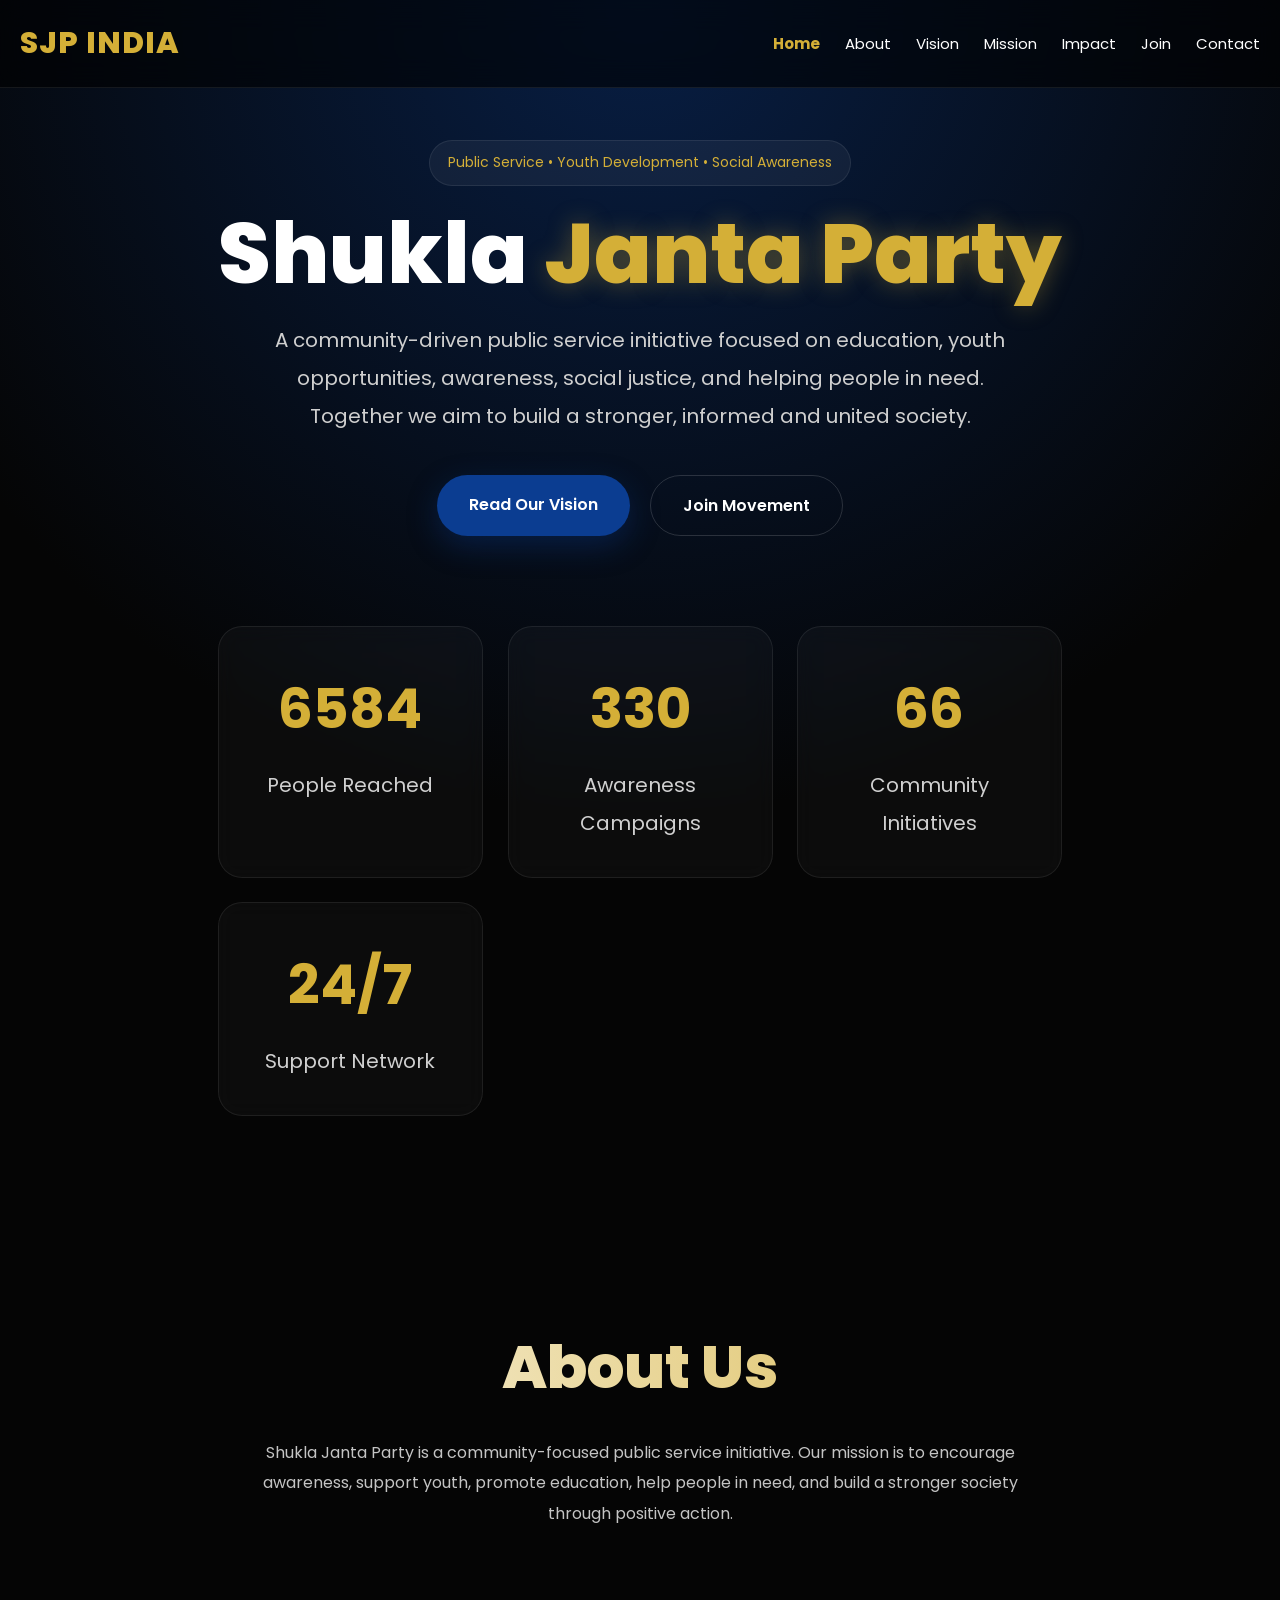
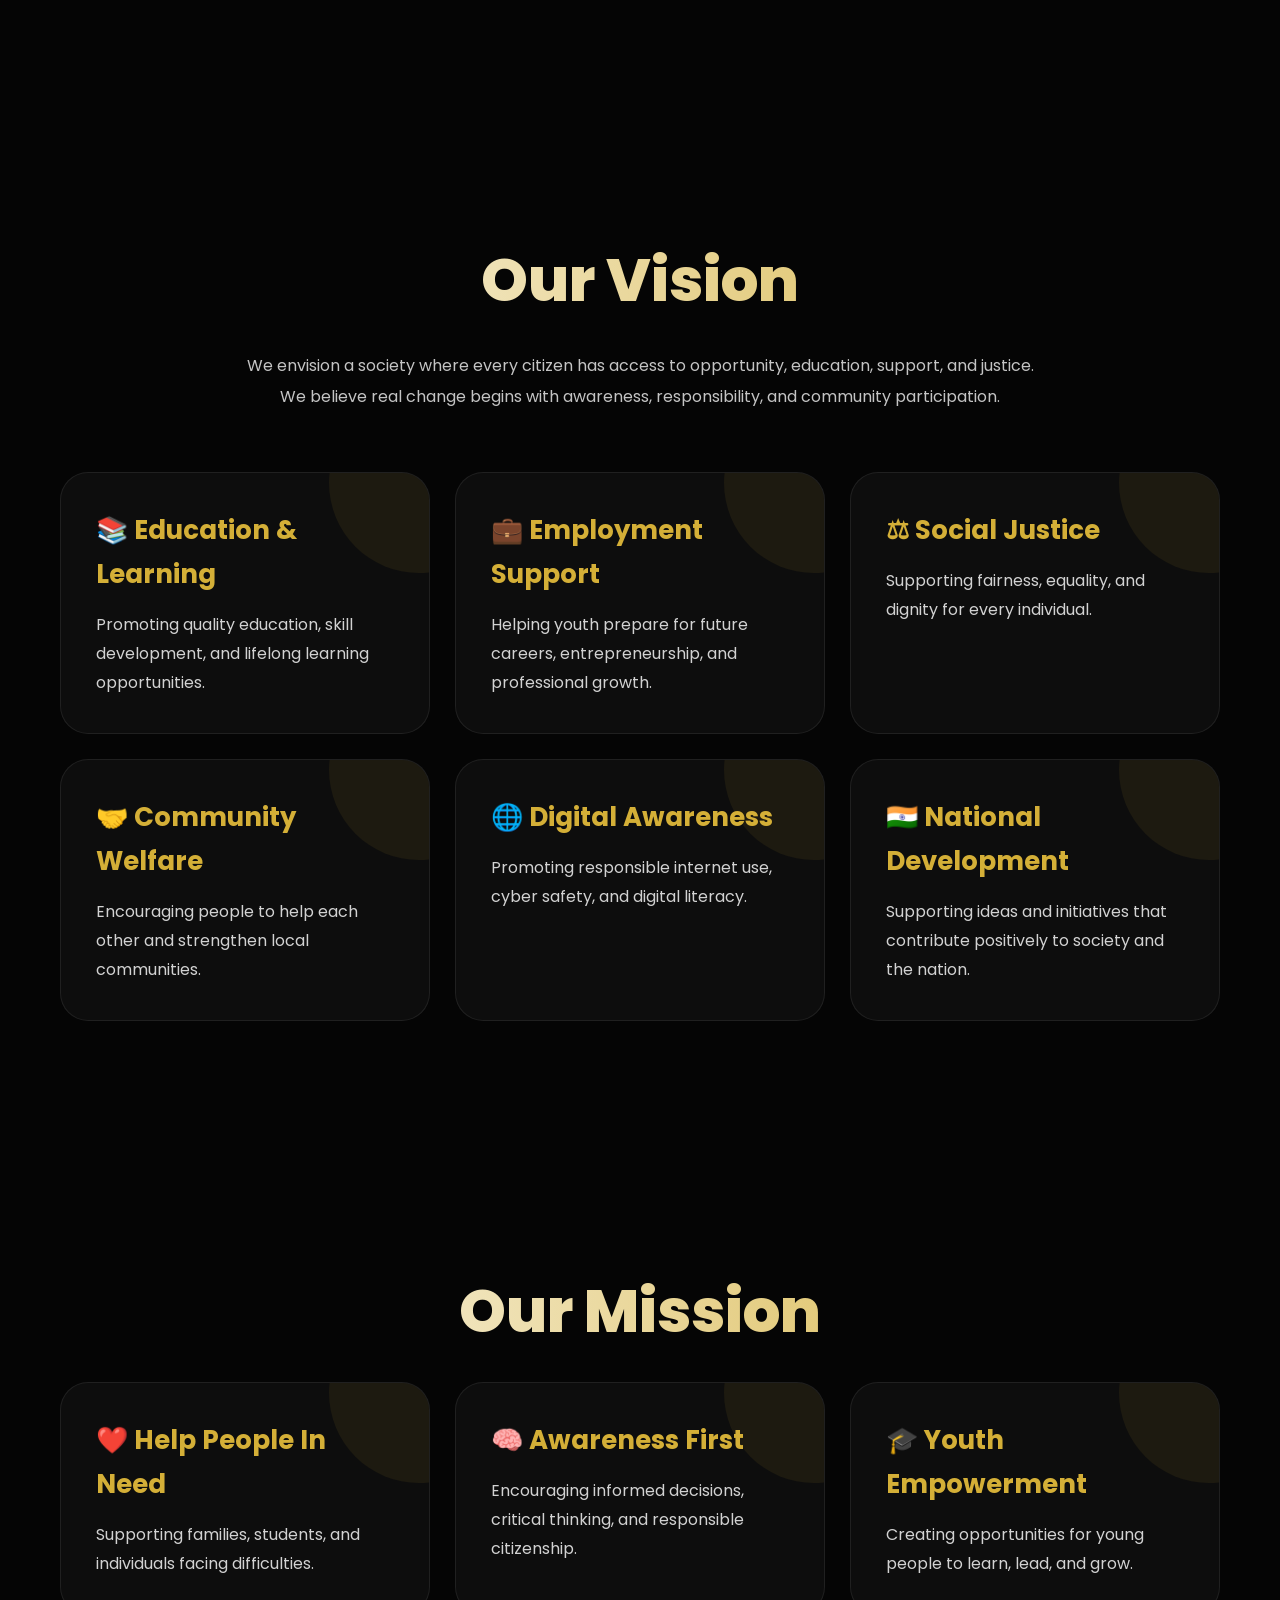
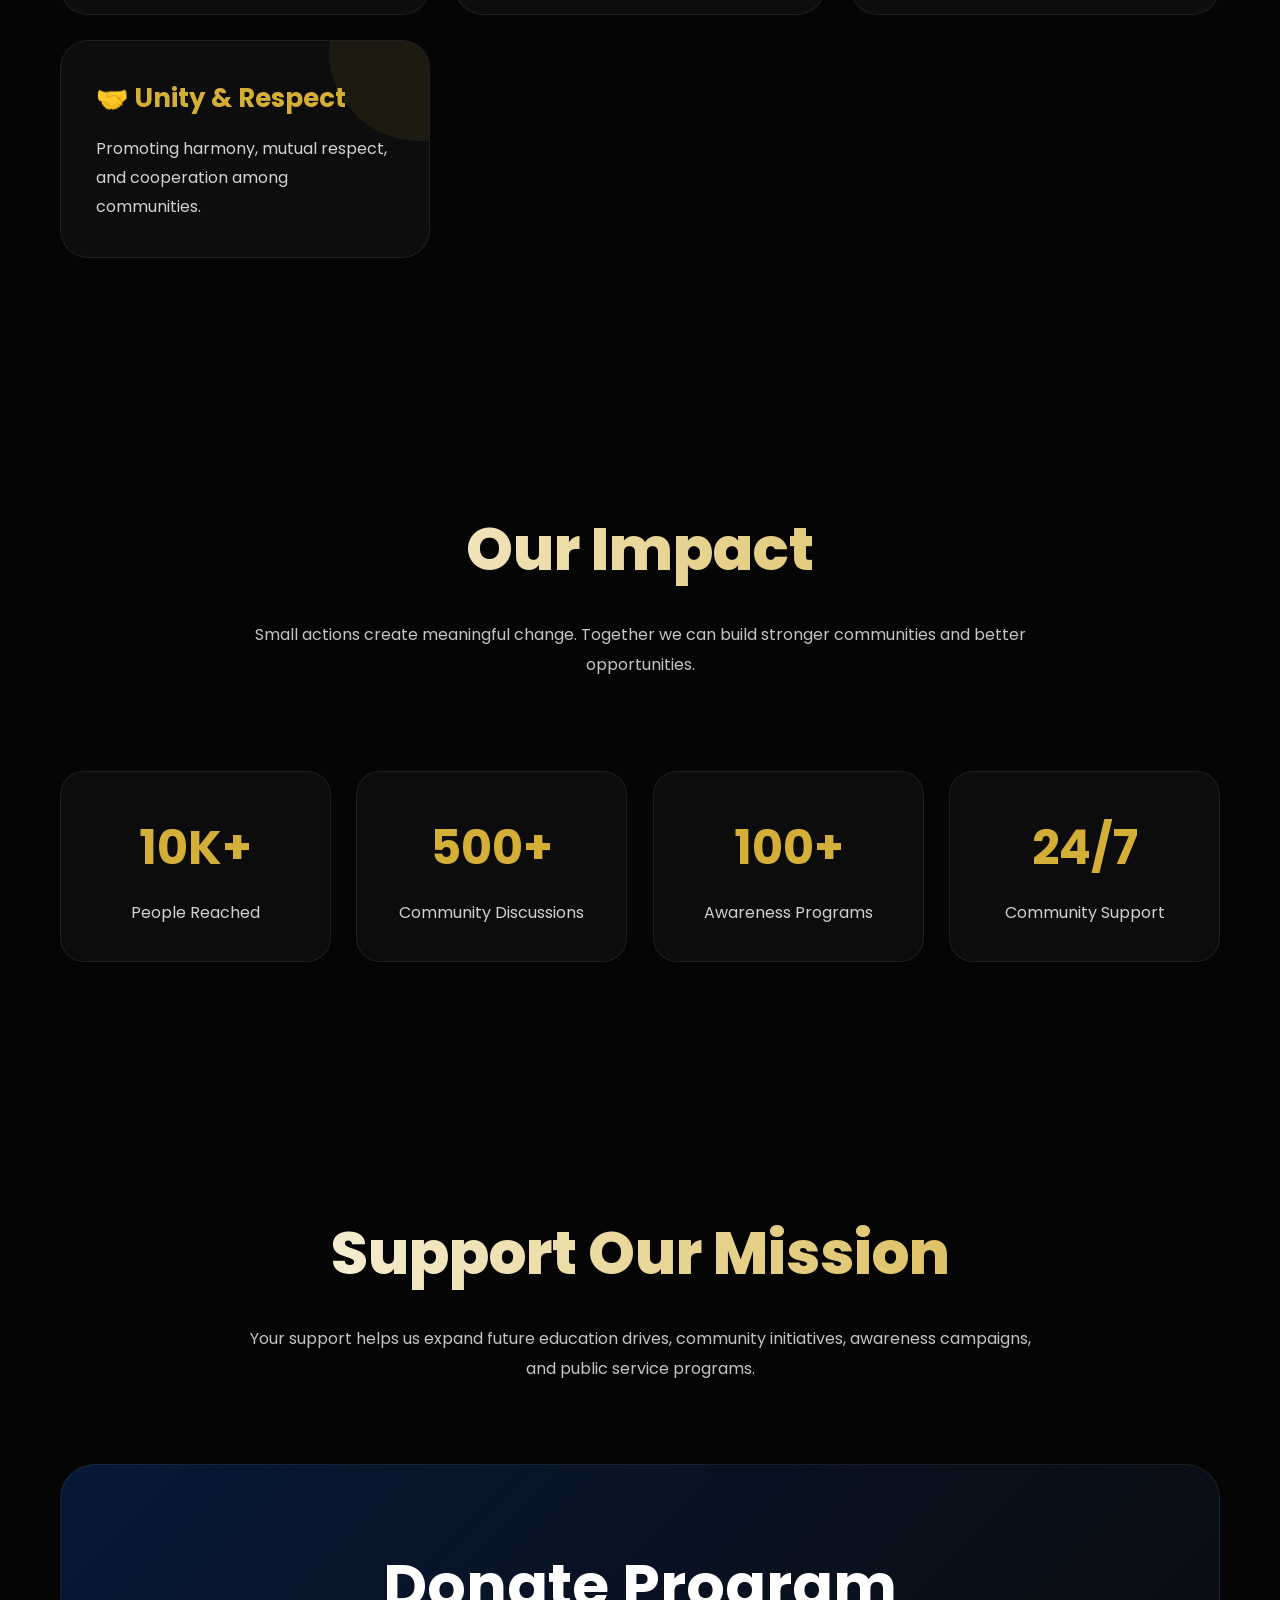
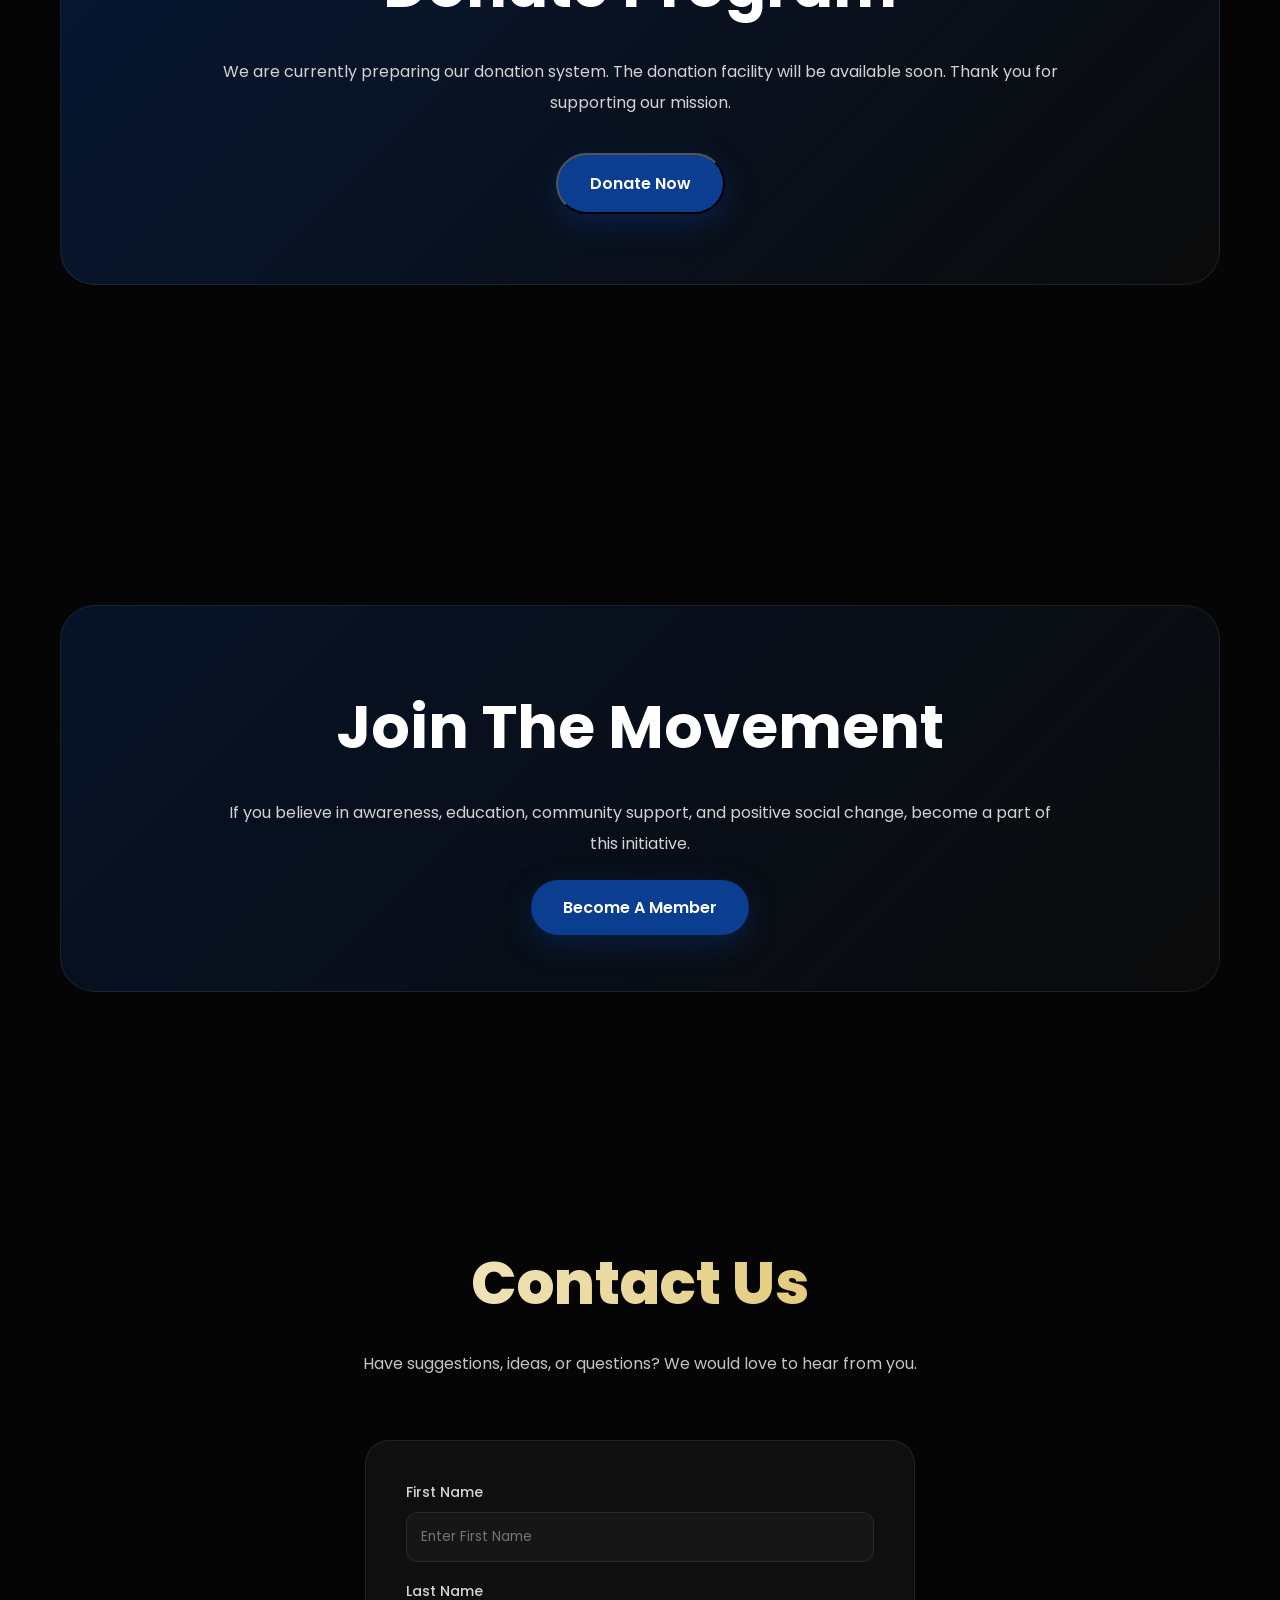
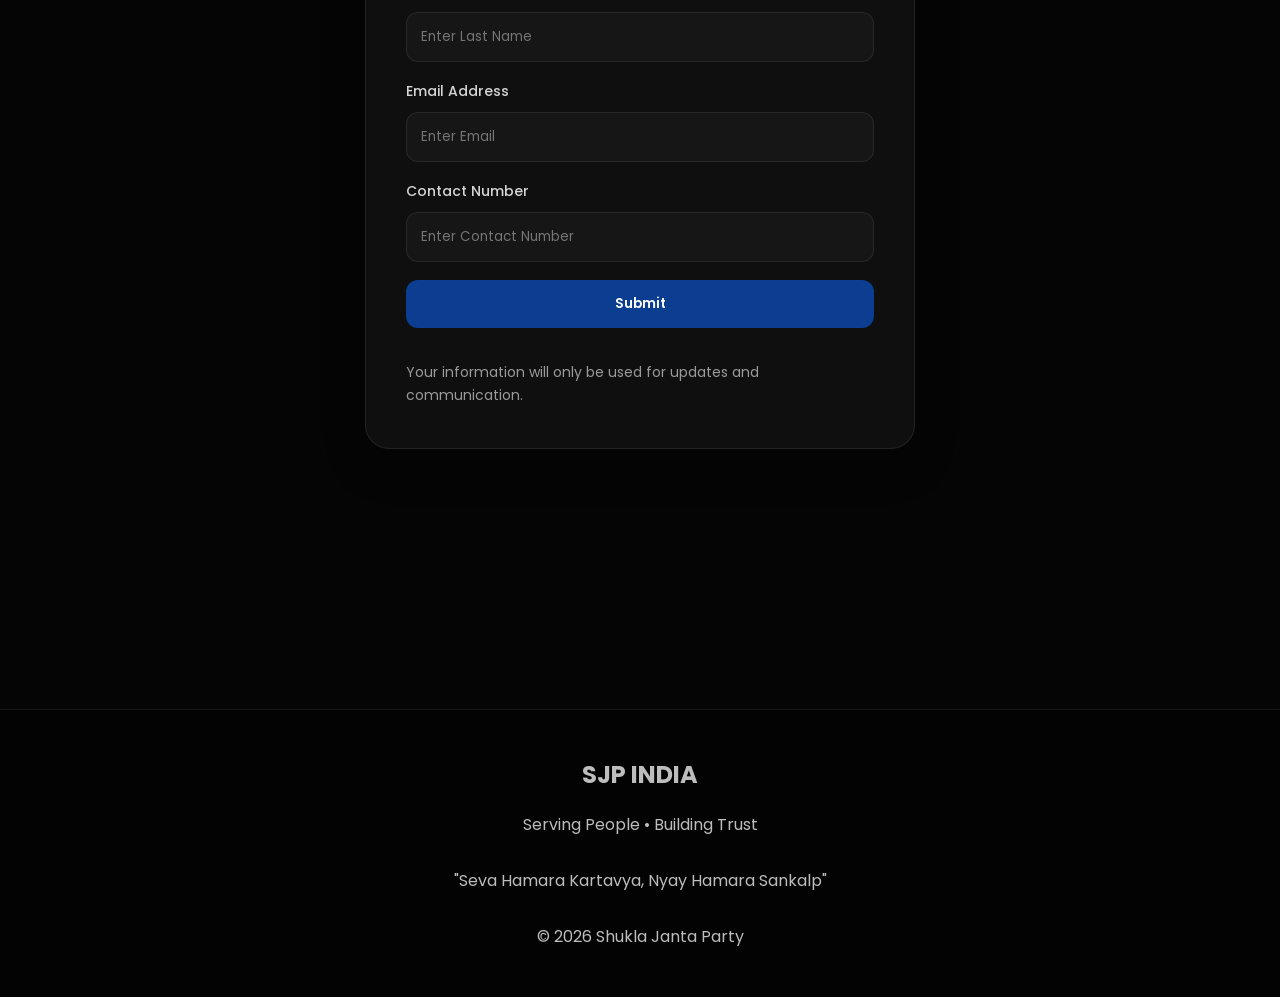
==== commit a384ba1a: "Add files via upload" ====
--- a/index.html
+++ b/index.html
@@ -1,436 +1,545 @@
-<meta name='viewport' content='width=device-width, initial-scale=1'/><!DOCTYPE html>
+<!DOCTYPE html>
 <html lang="en">
 <head>
 <meta charset="UTF-8">
 <meta name="viewport" content="width=device-width, initial-scale=1.0">
-<title>Shukla Janta Party</title>
-
-<style>
-*{
-margin:0;
-padding:0;
-box-sizing:border-box;
-font-family:'Segoe UI',sans-serif;
-}
-
-body{
-background:#f8f9fc;
-color:#222;
-}
-
-header{
-background:#0B3D91;
-color:white;
-padding:20px 8%;
-position:sticky;
-top:0;
-z-index:1000;
-}
-
-nav{
-display:flex;
-justify-content:space-between;
-align-items:center;
-}
-
-.logo{
-font-size:28px;
-font-weight:700;
-}
-
-nav ul{
-display:flex;
-list-style:none;
-gap:20px;
-}
-
-nav ul li a{
-color:white;
-text-decoration:none;
-}
-
-.hero{
-height:90vh;
-background:linear-gradient(rgba(11,61,145,.85),rgba(11,61,145,.85)),
-url('https://images.unsplash.com/photo-1529156069898-49953e39b3ac?auto=format&fit=crop&w=1600&q=80');
-background-size:cover;
-background-position:center;
-display:flex;
-justify-content:center;
-align-items:center;
-text-align:center;
-color:white;
-padding:20px;
-}
-
-.hero-content{
-max-width:900px;
-}
-
-.hero h1{
-font-size:60px;
-margin-bottom:20px;
-}
-
-.hero p{
-font-size:20px;
-margin-bottom:30px;
-}
-
-.btn{
-display:inline-block;
-padding:15px 35px;
-border-radius:50px;
-text-decoration:none;
-font-weight:bold;
-margin:10px;
-}
-
-.btn-primary{
-background:white;
-color:#0B3D91;
-}
-
-.btn-secondary{
-border:2px solid white;
-color:white;
-}
-
-section{
-padding:80px 8%;
-}
-
-.title{
-text-align:center;
-font-size:40px;
-color:#0B3D91;
-margin-bottom:40px;
-}
-
-.cards{
-display:grid;
-grid-template-columns:repeat(auto-fit,minmax(250px,1fr));
-gap:25px;
-}
-
-.card{
-background:white;
-padding:30px;
-border-radius:15px;
-box-shadow:0 5px 15px rgba(0,0,0,.08);
-}
-
-.card h3{
-margin-bottom:15px;
-color:#0B3D91;
-}
-
-.stats{
-display:grid;
-grid-template-columns:repeat(auto-fit,minmax(200px,1fr));
-gap:20px;
-}
-
-.stat{
-background:white;
-padding:30px;
-border-radius:15px;
-text-align:center;
-box-shadow:0 5px 15px rgba(0,0,0,.08);
-}
-
-.stat h2{
-font-size:40px;
-color:#0B3D91;
-}
-
-.testimonial{
-background:white;
-padding:25px;
-border-left:5px solid #0B3D91;
-border-radius:10px;
-}
-
-.contact-form{
-max-width:700px;
-margin:auto;
-}
-
-.contact-form input,
-.contact-form textarea{
-width:100%;
-padding:15px;
-margin-bottom:15px;
-border:1px solid #ddd;
-border-radius:10px;
-}
-
-.contact-form button{
-background:#0B3D91;
-color:white;
-padding:15px 30px;
-border:none;
-border-radius:10px;
-cursor:pointer;
-}
-
-footer{
-background:#111;
-color:white;
-text-align:center;
-padding:30px;
-}
-
-@media(max-width:768px){
-
-.hero h1{
-font-size:40px;
-}
-
-nav{
-flex-direction:column;
-gap:15px;
-}
-
-nav ul{
-flex-wrap:wrap;
-justify-content:center;
-}
-
-}
-</style>
+
+<title>Shukla Janta Party | SJP India</title>
+
+<link rel="preconnect" href="https://fonts.googleapis.com">
+<link rel="preconnect" href="https://fonts.gstatic.com" crossorigin>
+
+<link href="https://fonts.googleapis.com/css2?family=Poppins:wght@300;400;500;600;700;800&display=swap" rel="stylesheet">
+
+<link rel="stylesheet" href="style.css">
+
 </head>
 
 <body>
 
-<header>
+<!-- NAVBAR -->
+
 <nav>
 
+<div class="nav-container">
+
 <div class="logo">
-SHUKLA JANTA PARTY
-</div>
-
-<ul>
-<li><a href="#about">About</a></li>
-<li><a href="#mission">Mission</a></li>
-<li><a href="#impact">Impact</a></li>
-<li><a href="#donate">Donate</a></li>
-<li><a href="#contact">Contact</a></li>
-</ul>
+SJP INDIA
+</div>
+
+<div class="nav-links">
+
+<a href="#home">Home</a>
+
+<a href="#about">About</a>
+
+<a href="#vision">Vision</a>
+
+<a href="#mission">Mission</a>
+
+<a href="#impact">Impact</a>
+
+<a href="#join">Join</a>
+
+<a href="#contact">Contact</a>
+
+</div>
+
+</div>
 
 </nav>
-</header>
-
-<section class="hero">
+
+<!-- HERO SECTION -->
+
+<section class="hero" id="home">
 
 <div class="hero-content">
 
-<h1>Service • Respect • Justice</h1>
-
-<p>
-Serving People, Strengthening Society.
-Helping those in need and building a better future together.
-</p>
-
-<a href="#about" class="btn btn-primary">
-Learn More
+<div class="tag">
+Public Service • Youth Development • Social Awareness
+</div>
+
+<h1>
+
+Shukla
+
+<span>Janta Party</span>
+
+</h1>
+
+<p>
+
+A community-driven public service initiative focused on
+education, youth opportunities, awareness, social justice,
+and helping people in need.
+
+Together we aim to build a stronger,
+informed and united society.
+
+</p>
+
+<div class="buttons">
+
+<a href="#vision" class="btn btn-primary">
+
+Read Our Vision
+
 </a>
 
 <a href="#join" class="btn btn-secondary">
+
 Join Movement
+
 </a>
 
 </div>
 
-</section>
-
-<section id="about">
-
-<h2 class="title">About Us</h2>
-
-<div class="card">
-
-<p>
-
-Shukla Janta Party is a community-focused social initiative dedicated to helping people in need, raising awareness, supporting youth, promoting justice, and encouraging positive social change.
-
-हमारा उद्देश्य समाज सेवा, जनजागरूकता और जरूरतमंद लोगों की सहायता करना है।
-
-</p>
-
-</div>
-
-</section>
-
-<section id="mission">
-
-<h2 class="title">Our Mission</h2>
-
-<div class="cards">
-
-<div class="card">
-<h3>🤝 Community Support</h3>
-<p>Helping families and individuals in need.</p>
-</div>
-
-<div class="card">
-<h3>📚 Education</h3>
-<p>Promoting awareness and learning opportunities.</p>
-</div>
-
-<div class="card">
-<h3>⚖ Justice</h3>
-<p>Raising voice against injustice.</p>
-</div>
-
-<div class="card">
-<h3>❤️ Social Welfare</h3>
-<p>Creating a stronger and united society.</p>
-</div>
-
-</div>
-
-</section>
-
-<section id="impact">
-
-<h2 class="title">Impact</h2>
-
 <div class="stats">
 
-<div class="stat">
+<div class="card">
+
+<h2 class="counter" data-target="10000">0</h2>
+
+<p>People Reached</p>
+
+</div>
+
+<div class="card">
+
+<h2 class="counter" data-target="500">0</h2>
+
+<p>Awareness Campaigns</p>
+
+</div>
+
+<div class="card">
+
+<h2 class="counter" data-target="100">0</h2>
+
+<p>Community Initiatives</p>
+
+</div>
+
+<div class="card">
+
+<h2>24/7</h2>
+
+<p>Support Network</p>
+
+</div>
+
+</div>
+
+</div>
+
+</section>
+
+<!-- ABOUT SECTION -->
+
+<section class="section" id="about">
+
+<h2 class="section-title">
+About Us
+</h2>
+
+<p class="section-sub">
+
+Shukla Janta Party is a community-focused public service initiative.
+
+Our mission is to encourage awareness,
+support youth,
+promote education,
+help people in need,
+and build a stronger society through positive action.
+
+</p>
+
+</section>
+
+<!-- VISION SECTION -->
+
+<section class="section" id="vision">
+
+<h2 class="section-title">
+Our Vision
+</h2>
+
+<p class="section-sub">
+
+We envision a society where every citizen has access to opportunity,
+education,
+support,
+and justice.
+
+We believe real change begins with awareness,
+responsibility,
+and community participation.
+
+</p>
+
+<div class="manifesto-grid">
+
+<div class="manifesto-card">
+
+<h3>📚 Education & Learning</h3>
+
+<p>
+Promoting quality education,
+skill development,
+and lifelong learning opportunities.
+</p>
+
+</div>
+
+<div class="manifesto-card">
+
+<h3>💼 Employment Support</h3>
+
+<p>
+Helping youth prepare for future careers,
+entrepreneurship,
+and professional growth.
+</p>
+
+</div>
+
+<div class="manifesto-card">
+
+<h3>⚖ Social Justice</h3>
+
+<p>
+Supporting fairness,
+equality,
+and dignity for every individual.
+</p>
+
+</div>
+
+<div class="manifesto-card">
+
+<h3>🤝 Community Welfare</h3>
+
+<p>
+Encouraging people to help each other
+and strengthen local communities.
+</p>
+
+</div>
+
+<div class="manifesto-card">
+
+<h3>🌐 Digital Awareness</h3>
+
+<p>
+Promoting responsible internet use,
+cyber safety,
+and digital literacy.
+</p>
+
+</div>
+
+<div class="manifesto-card">
+
+<h3>🇮🇳 National Development</h3>
+
+<p>
+Supporting ideas and initiatives
+that contribute positively to society and the nation.
+</p>
+
+</div>
+
+</div>
+
+</section>
+
+<!-- MISSION SECTION -->
+
+<section class="section" id="mission">
+
+<h2 class="section-title">
+Our Mission
+</h2>
+
+<div class="manifesto-grid">
+
+<div class="manifesto-card">
+
+<h3>❤️ Help People In Need</h3>
+
+<p>
+Supporting families,
+students,
+and individuals facing difficulties.
+</p>
+
+</div>
+
+<div class="manifesto-card">
+
+<h3>🧠 Awareness First</h3>
+
+<p>
+Encouraging informed decisions,
+critical thinking,
+and responsible citizenship.
+</p>
+
+</div>
+
+<div class="manifesto-card">
+
+<h3>🎓 Youth Empowerment</h3>
+
+<p>
+Creating opportunities for young people
+to learn,
+lead,
+and grow.
+</p>
+
+</div>
+
+<div class="manifesto-card">
+
+<h3>🤝 Unity & Respect</h3>
+
+<p>
+Promoting harmony,
+mutual respect,
+and cooperation among communities.
+</p>
+
+</div>
+
+</div>
+
+</section>
+
+<!-- IMPACT SECTION -->
+
+<section class="section" id="impact">
+
+<h2 class="section-title">
+Our Impact
+</h2>
+
+<p class="section-sub">
+
+Small actions create meaningful change.
+Together we can build stronger communities and better opportunities.
+
+</p>
+
+<div class="stats">
+
+<div class="card">
 <h2>10K+</h2>
 <p>People Reached</p>
 </div>
 
-<div class="stat">
+<div class="card">
 <h2>500+</h2>
-<p>Awareness Drives</p>
-</div>
-
-<div class="stat">
+<p>Community Discussions</p>
+</div>
+
+<div class="card">
 <h2>100+</h2>
-<p>Community Initiatives</p>
-</div>
-
-<div class="stat">
+<p>Awareness Programs</p>
+</div>
+
+<div class="card">
 <h2>24/7</h2>
-<p>Support Network</p>
-</div>
-
-</div>
-
-</section>
-
-<section id="donate">
-
-<h2 class="title">Support Our Mission</h2>
-
-<div class="card" style="text-align:center;">
-
-<p>
-
-Your support helps us expand future community initiatives.
+<p>Community Support</p>
+</div>
+
+</div>
+
+</section>
+
+<!-- DONATION SECTION -->
+
+<section class="section" id="donate">
+
+<h2 class="section-title">
+Support Our Mission
+</h2>
+
+<p class="section-sub">
+
+Your support helps us expand future education drives,
+community initiatives,
+awareness campaigns,
+and public service programs.
+
+</p>
+
+<div class="join-box">
+
+<h2>
+Donate Program
+</h2>
+
+<p>
+
+We are currently preparing our donation system.
+
+The donation facility will be available soon.
+
+Thank you for supporting our mission.
+
+</p>
+
+<button
+class="btn btn-primary"
+onclick="donationMessage()">
+
+Donate Now
+
+</button>
+
+</div>
+
+</section>
+
+<!-- JOIN SECTION -->
+
+<section class="section" id="join">
+
+<div class="join-box">
+
+<h2>
+Join The Movement
+</h2>
+
+<p>
+
+If you believe in awareness,
+education,
+community support,
+and positive social change,
+
+become a part of this initiative.
+
+</p>
+
+<a
+href="https://www.instagram.com/"
+class="btn btn-primary">
+
+Become A Member
+
+</a>
+
+</div>
+
+</section>
+
+<!-- CONTACT SECTION -->
+
+<section class="section" id="contact">
+
+<h2 class="section-title">
+Contact Us
+</h2>
+
+<p class="section-sub">
+
+Have suggestions,
+ideas,
+or questions?
+
+We would love to hear from you.
+
+</p>
+
+<form class="nancy">
+
+<label for="fname">
+First Name
+</label>
+
+<input
+type="text"
+id="fname"
+placeholder="Enter First Name">
+
+<label for="lname">
+Last Name
+</label>
+
+<input
+type="text"
+id="lname"
+placeholder="Enter Last Name">
+
+<label for="email">
+Email Address
+</label>
+
+<input
+type="email"
+id="email"
+placeholder="Enter Email">
+
+<label for="contact">
+Contact Number
+</label>
+
+<input
+type="tel"
+id="contact"
+placeholder="Enter Contact Number">
+
+<input
+type="submit"
+value="Submit">
+
+<p style="margin-top:15px;color:#9a9a9a;font-size:14px;">
+
+Your information will only be used
+for updates and communication.
+
+</p>
+
+</form>
+
+</section>
+
+<!-- FOOTER -->
+
+<footer>
+
+<div style="font-size:24px;font-weight:700;margin-bottom:15px;">
+SJP INDIA
+</div>
+
+<p>
+
+Serving People • Building Trust
 
 </p>
 
 <br>
 
-<button onclick="donationMessage()" class="contact-form button">
-Donate Now
-</button>
-
-</div>
-
-</section>
-
-<section>
-
-<h2 class="title">Testimonials</h2>
-
-<div class="cards">
-
-<div class="testimonial">
-"Great initiative focused on helping people."
-</div>
-
-<div class="testimonial">
-"Awareness and service should go hand in hand."
-</div>
-
-<div class="testimonial">
-"A positive platform for community support."
-</div>
-
-</div>
-
-</section>
-
-<section>
-
-<h2 class="title">Upcoming Projects</h2>
-
-<div class="cards">
-
-<div class="card">
-Scholarship Program (Coming Soon)
-</div>
-
-<div class="card">
-Legal Help Desk (Coming Soon)
-</div>
-
-<div class="card">
-Employment Support (Coming Soon)
-</div>
-
-<div class="card">
-Health Camps (Coming Soon)
-</div>
-
-</div>
-
-</section>
-
-<section id="contact">
-
-<h2 class="title">Contact Us</h2>
-
-<div class="contact-form">
-
-<input type="text" placeholder="Your Name">
-
-<input type="email" placeholder="Email Address">
-
-<textarea rows="5" placeholder="Your Message"></textarea>
-
-<button>
-Send Message
-</button>
-
-</div>
-
-</section>
-
-<footer>
-
-<h3>SHUKLA JANTA PARTY</h3>
-
-<p>
-Seva Hamara Kartavya, Nyay Hamara Sankalp.
+<p>
+
+"Seva Hamara Kartavya,
+Nyay Hamara Sankalp"
+
+</p>
+
+<br>
+
+<p>
+
+© 2026 Shukla Janta Party
+
 </p>
 
 </footer>
 
-<script>
-function donationMessage(){
-
-alert(
-"Donation Program Coming Soon\\n\\nWe have not started accepting donations yet.\\nThe donation facility will be available soon.\\n\\nThank You."
-);
-
-}
-</script>
+<script src="script.js"></script>
 
 </body>
 </html>
--- a/style.css
+++ b/style.css
@@ -0,0 +1,797 @@
+:root{
+--primary:#0B3D91;
+--gold:#D4AF37;
+--bg:#050505;
+--card:#0d0d0d;
+--text:#ffffff;
+--muted:#cfcfcf;
+}
+
+*{
+margin:0;
+padding:0;
+box-sizing:border-box;
+font-family:'Poppins',sans-serif;
+}
+
+html{
+scroll-behavior:smooth;
+}
+
+body{
+background:var(--bg);
+color:var(--text);
+overflow-x:hidden;
+line-height:1.7;
+}
+
+a{
+text-decoration:none;
+}
+
+img{
+max-width:100%;
+display:block;
+}
+
+/* =======================
+   NAVBAR
+======================= */
+
+nav{
+position:fixed;
+top:0;
+left:0;
+width:100%;
+z-index:1000;
+
+backdrop-filter:blur(15px);
+
+background:rgba(0,0,0,.6);
+
+border-bottom:1px solid rgba(255,255,255,.08);
+}
+
+.nav-container{
+max-width:1400px;
+margin:auto;
+
+padding:18px 20px;
+
+display:flex;
+justify-content:space-between;
+align-items:center;
+}
+
+.logo{
+font-size:30px;
+font-weight:800;
+letter-spacing:1px;
+color:var(--gold);
+}
+
+.nav-links{
+display:flex;
+gap:25px;
+}
+
+.nav-links a{
+color:white;
+font-size:15px;
+transition:.3s;
+}
+
+.nav-links a:hover{
+color:var(--gold);
+}
+
+/* =======================
+   HERO
+======================= */
+
+@media(max-width:600px){
+
+.hero h1{
+font-size:38px;
+line-height:1.1;
+}
+
+.hero p{
+font-size:15px;
+line-height:1.7;
+}
+
+.tag{
+font-size:12px;
+}
+
+.btn{
+width:100%;
+max-width:280px;
+}
+
+}
+
+.hero{
+
+min-height:100vh;
+
+display:flex;
+align-items:center;
+justify-content:center;
+
+text-align:center;
+
+padding:140px 20px 80px;
+
+background:
+radial-gradient(
+circle at top,
+rgba(11,61,145,.45),
+#050505 60%
+);
+}
+
+.hero-content{
+max-width:950px;
+}
+
+.tag{
+display:inline-block;
+
+padding:10px 18px;
+
+border-radius:40px;
+
+background:rgba(255,255,255,.05);
+
+border:1px solid rgba(255,255,255,.08);
+
+margin-bottom:25px;
+
+font-size:14px;
+
+color:var(--gold);
+}
+
+.hero h1{
+
+font-size:85px;
+
+font-weight:800;
+
+line-height:1;
+
+margin-bottom:25px;
+}
+
+.hero h1 span{
+color:var(--gold);
+
+text-shadow:
+0 0 25px rgba(212,175,55,.35);
+}
+
+.hero p{
+
+font-size:20px;
+
+line-height:1.9;
+
+color:var(--muted);
+
+max-width:760px;
+
+margin:auto;
+}
+
+/* =======================
+   BUTTONS
+======================= */
+
+.buttons{
+
+margin-top:40px;
+
+display:flex;
+
+justify-content:center;
+
+gap:20px;
+
+flex-wrap:wrap;
+}
+
+.btn{
+
+padding:16px 32px;
+
+border-radius:50px;
+
+font-size:16px;
+
+font-weight:600;
+
+transition:.3s;
+}
+
+.btn-primary{
+
+background:var(--primary);
+
+color:white;
+
+box-shadow:
+0 10px 30px rgba(11,61,145,.35);
+}
+
+.btn-primary:hover{
+
+transform:translateY(-5px);
+}
+
+.btn-secondary{
+
+background:transparent;
+
+border:1px solid rgba(255,255,255,.15);
+
+color:white;
+}
+
+.btn-secondary:hover{
+
+background:white;
+
+color:black;
+}
+/* =======================
+   STATS SECTION
+======================= */
+
+.stats{
+
+display:grid;
+
+grid-template-columns:
+repeat(auto-fit,minmax(220px,1fr));
+
+gap:25px;
+
+margin-top:90px;
+}
+
+.card{
+
+background:
+rgba(255,255,255,.03);
+
+border:
+1px solid rgba(255,255,255,.08);
+
+padding:35px;
+
+border-radius:24px;
+
+transition:.35s;
+
+backdrop-filter:blur(10px);
+}
+
+.card:hover{
+
+transform:translateY(-8px);
+
+border-color:var(--gold);
+
+box-shadow:
+0 15px 40px rgba(212,175,55,.08);
+}
+
+.card h2{
+
+font-size:55px;
+
+margin-bottom:10px;
+
+color:var(--gold);
+}
+
+.card p{
+
+color:#d0d0d0;
+}
+
+/* =======================
+   GENERAL SECTIONS
+======================= */
+
+.section{
+
+max-width:1200px;
+
+margin:auto;
+
+padding:120px 20px;
+}
+
+.section-title{
+
+font-size:60px;
+
+font-weight:800;
+
+text-align:center;
+
+margin-bottom:20px;
+
+background:
+linear-gradient(
+90deg,
+#ffffff,
+#D4AF37
+);
+
+-webkit-background-clip:text;
+-webkit-text-fill-color:transparent;
+}
+
+.section-sub{
+
+max-width:800px;
+
+margin:0 auto 60px;
+
+text-align:center;
+
+line-height:1.9;
+
+color:#c4c4c4;
+}
+
+/* =======================
+   MANIFESTO GRID
+======================= */
+
+.manifesto-grid{
+
+display:grid;
+
+grid-template-columns:
+repeat(auto-fit,minmax(280px,1fr));
+
+gap:25px;
+}
+
+/* =======================
+   MANIFESTO CARD
+======================= */
+
+.manifesto-card{
+
+background:var(--card);
+
+border:
+1px solid rgba(255,255,255,.08);
+
+padding:35px;
+
+border-radius:28px;
+
+position:relative;
+
+overflow:hidden;
+
+transition:.35s;
+}
+
+.manifesto-card::before{
+
+content:'';
+
+position:absolute;
+
+width:180px;
+height:180px;
+
+border-radius:50%;
+
+background:
+rgba(212,175,55,.08);
+
+top:-80px;
+right:-80px;
+}
+
+.manifesto-card:hover{
+
+transform:translateY(-8px);
+
+border-color:var(--gold);
+
+box-shadow:
+0 15px 40px rgba(212,175,55,.08);
+}
+
+.manifesto-card h3{
+
+font-size:26px;
+
+margin-bottom:15px;
+
+color:var(--gold);
+}
+
+.manifesto-card p{
+
+line-height:1.8;
+
+color:#d2d2d2;
+}
+
+/* =======================
+   IMPACT CARDS
+======================= */
+
+#impact .card{
+
+text-align:center;
+}
+
+#impact .card h2{
+
+font-size:48px;
+}
+
+/* =======================
+   DONATION SECTION
+======================= */
+
+#donate .join-box{
+
+background:
+linear-gradient(
+135deg,
+rgba(11,61,145,.35),
+#0b0b0b
+);
+
+border:
+1px solid rgba(255,255,255,.08);
+}
+
+/* =======================
+   JOIN BOX
+======================= */
+
+.join-box{
+
+padding:70px;
+
+border-radius:35px;
+
+text-align:center;
+
+margin-top:80px;
+
+background:
+linear-gradient(
+135deg,
+rgba(11,61,145,.25),
+#0b0b0b
+);
+
+border:
+1px solid rgba(255,255,255,.08);
+}
+
+.join-box h2{
+
+font-size:60px;
+
+margin-bottom:20px;
+}
+
+.join-box p{
+
+color:#d3d3d3;
+
+line-height:1.9;
+
+margin-bottom:35px;
+
+max-width:850px;
+
+margin-left:auto;
+margin-right:auto;
+}
+
+/* =======================
+   CONTACT SECTION TITLE
+======================= */
+
+#contact .section-title{
+
+margin-bottom:15px;
+}
+
+#contact .section-sub{
+
+margin-bottom:40px;
+}
+/* =======================
+   CONTACT FORM
+======================= */
+
+.nancy{
+
+max-width:550px;
+
+margin:60px auto;
+
+background:#0f0f0f;
+
+padding:40px;
+
+border-radius:24px;
+
+border:
+1px solid rgba(255,255,255,.08);
+
+box-shadow:
+0 15px 40px rgba(0,0,0,.25);
+}
+
+.nancy label{
+
+display:block;
+
+margin-bottom:8px;
+
+font-size:14px;
+
+font-weight:500;
+
+color:#d5d5d5;
+}
+
+.nancy input{
+
+width:100%;
+
+padding:14px;
+
+border-radius:12px;
+
+border:
+1px solid rgba(255,255,255,.08);
+
+background:#161616;
+
+color:white;
+
+outline:none;
+
+margin-bottom:18px;
+
+transition:.3s;
+}
+
+.nancy input:focus{
+
+border-color:var(--gold);
+
+box-shadow:
+0 0 0 3px rgba(212,175,55,.12);
+}
+
+.nancy input[type="submit"]{
+
+background:var(--primary);
+
+border:none;
+
+font-weight:600;
+
+cursor:pointer;
+
+transition:.3s;
+}
+
+.nancy input[type="submit"]:hover{
+
+transform:translateY(-3px);
+
+background:#082d6e;
+}
+
+/* =======================
+   FOOTER
+======================= */
+
+footer{
+
+background:#030303;
+
+padding:45px 20px;
+
+text-align:center;
+
+border-top:
+1px solid rgba(255,255,255,.08);
+
+color:#bdbdbd;
+
+margin-top:80px;
+}
+
+footer p{
+
+line-height:1.8;
+}
+
+/* =======================
+   SCROLL ANIMATION
+======================= */
+
+.card,
+.manifesto-card,
+.join-box,
+.nancy{
+
+animation:fadeUp .8s ease;
+}
+
+@keyframes fadeUp{
+
+from{
+
+opacity:0;
+
+transform:
+translateY(25px);
+}
+
+to{
+
+opacity:1;
+
+transform:
+translateY(0);
+}
+}
+
+/* =======================
+   SCROLLBAR
+======================= */
+
+::-webkit-scrollbar{
+
+width:10px;
+}
+
+::-webkit-scrollbar-track{
+
+background:#080808;
+}
+
+::-webkit-scrollbar-thumb{
+
+background:var(--primary);
+
+border-radius:20px;
+}
+
+::-webkit-scrollbar-thumb:hover{
+
+background:var(--gold);
+}
+
+/* =======================
+   MOBILE RESPONSIVE
+======================= */
+
+@media(max-width:900px){
+
+.hero h1{
+
+font-size:58px;
+}
+
+.section-title,
+.join-box h2{
+
+font-size:42px;
+}
+
+.nav-links{
+
+display:none;
+}
+
+.join-box{
+
+padding:45px 25px;
+}
+
+.card h2{
+
+font-size:42px;
+}
+}
+
+@media(max-width:600px){
+
+.hero{
+
+padding-top:120px;
+}
+
+.hero h1{
+
+font-size:42px;
+}
+
+.hero p{
+
+font-size:16px;
+}
+
+.section{
+
+padding:80px 20px;
+}
+
+.section-title{
+
+font-size:34px;
+}
+
+.card,
+.manifesto-card{
+
+padding:25px;
+}
+
+.join-box{
+
+padding:35px 20px;
+}
+
+.join-box h2{
+
+font-size:32px;
+}
+
+.nancy{
+
+padding:25px;
+}
+}
+
+/* =======================
+   PREMIUM HOVER EFFECTS
+======================= */
+
+.btn,
+.card,
+.manifesto-card{
+
+will-change:transform;
+}
+
+.btn:hover{
+
+transform:
+translateY(-4px);
+}
+
+.logo{
+
+transition:.3s;
+}
+
+.logo:hover{
+
+color:white;
+}
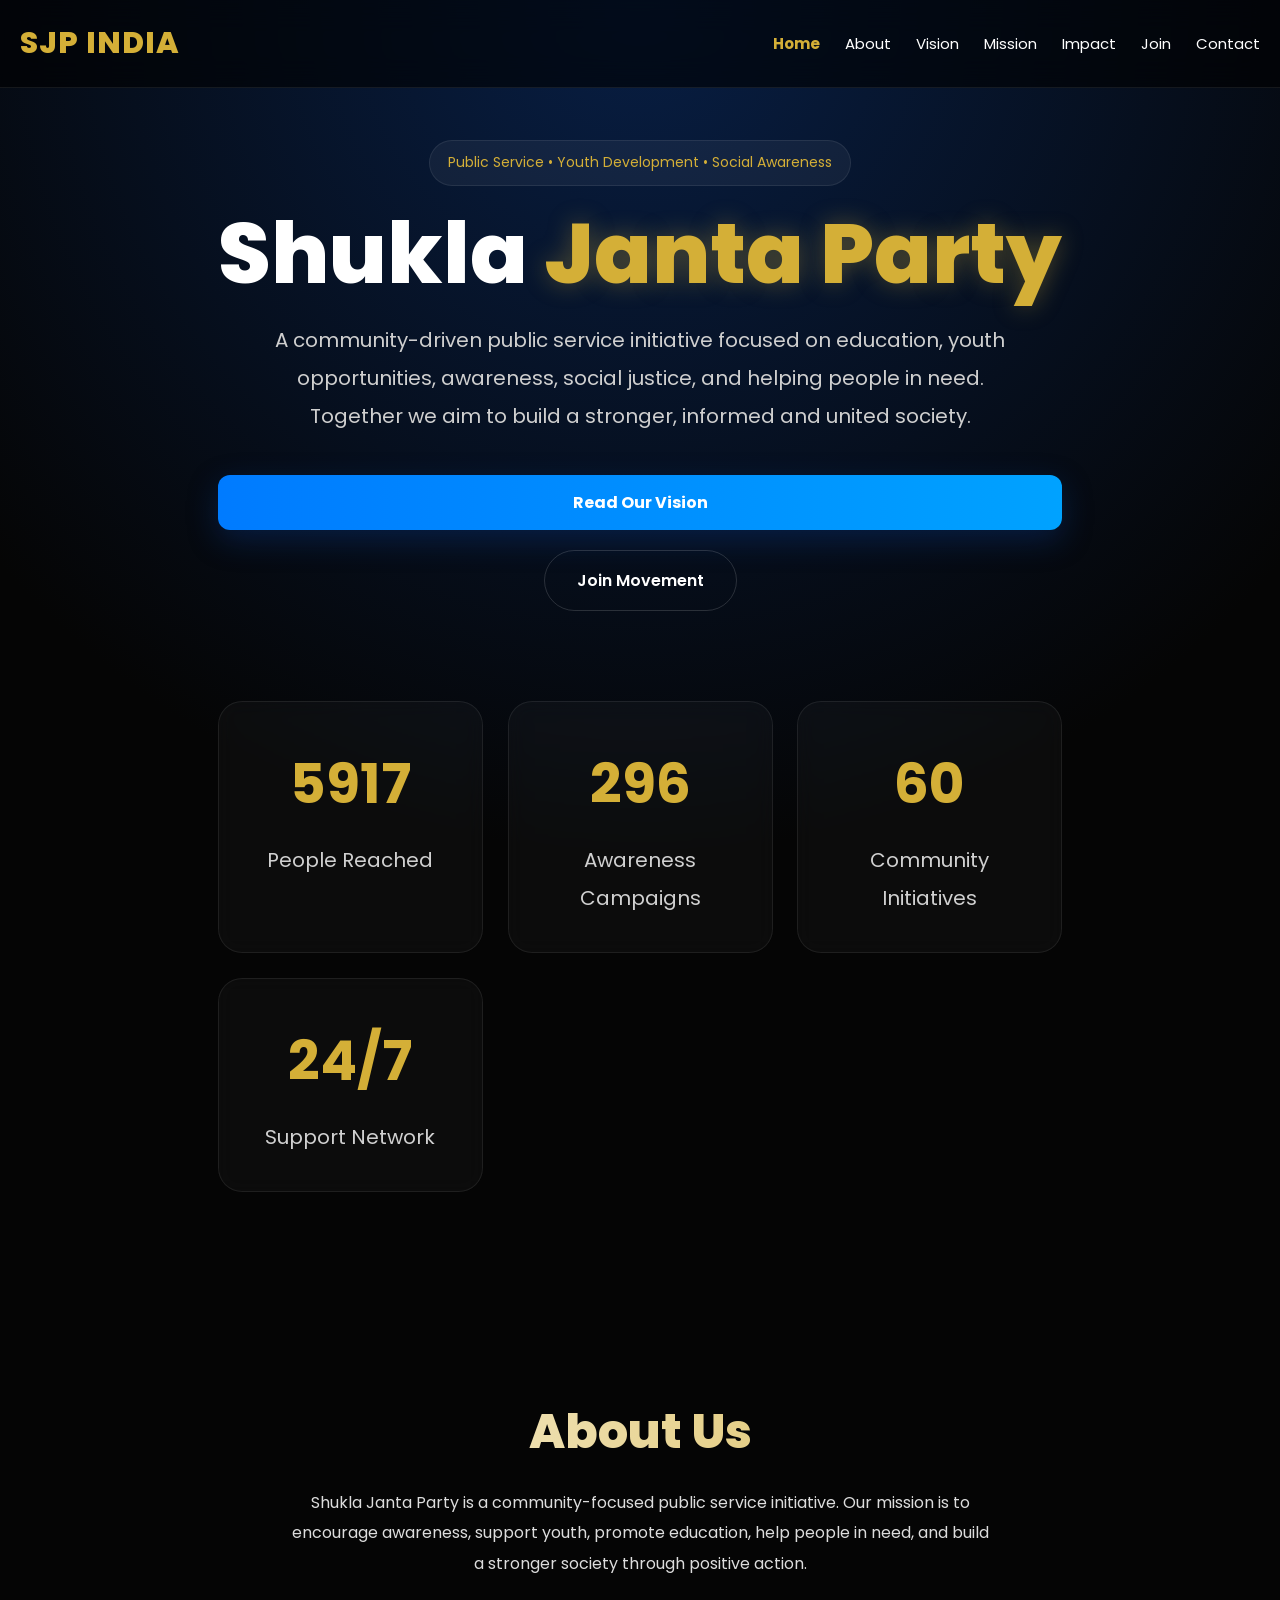
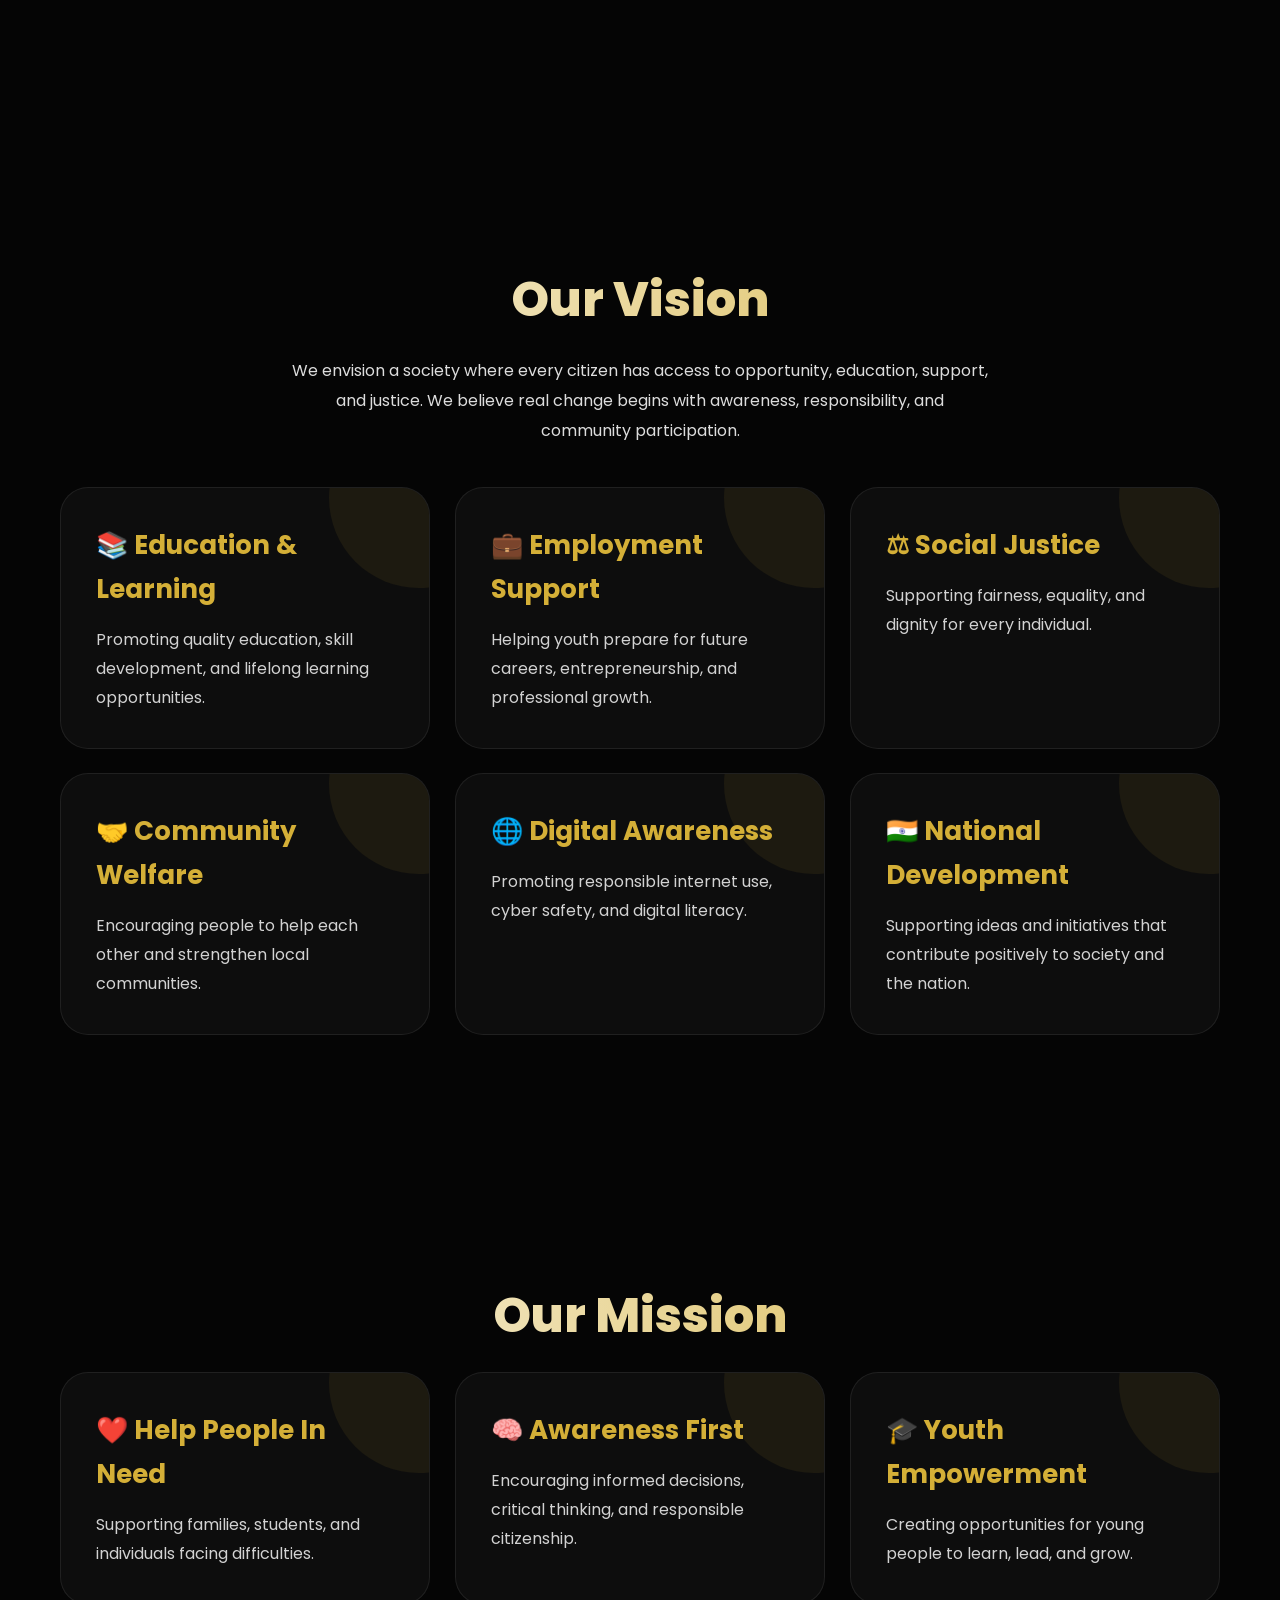
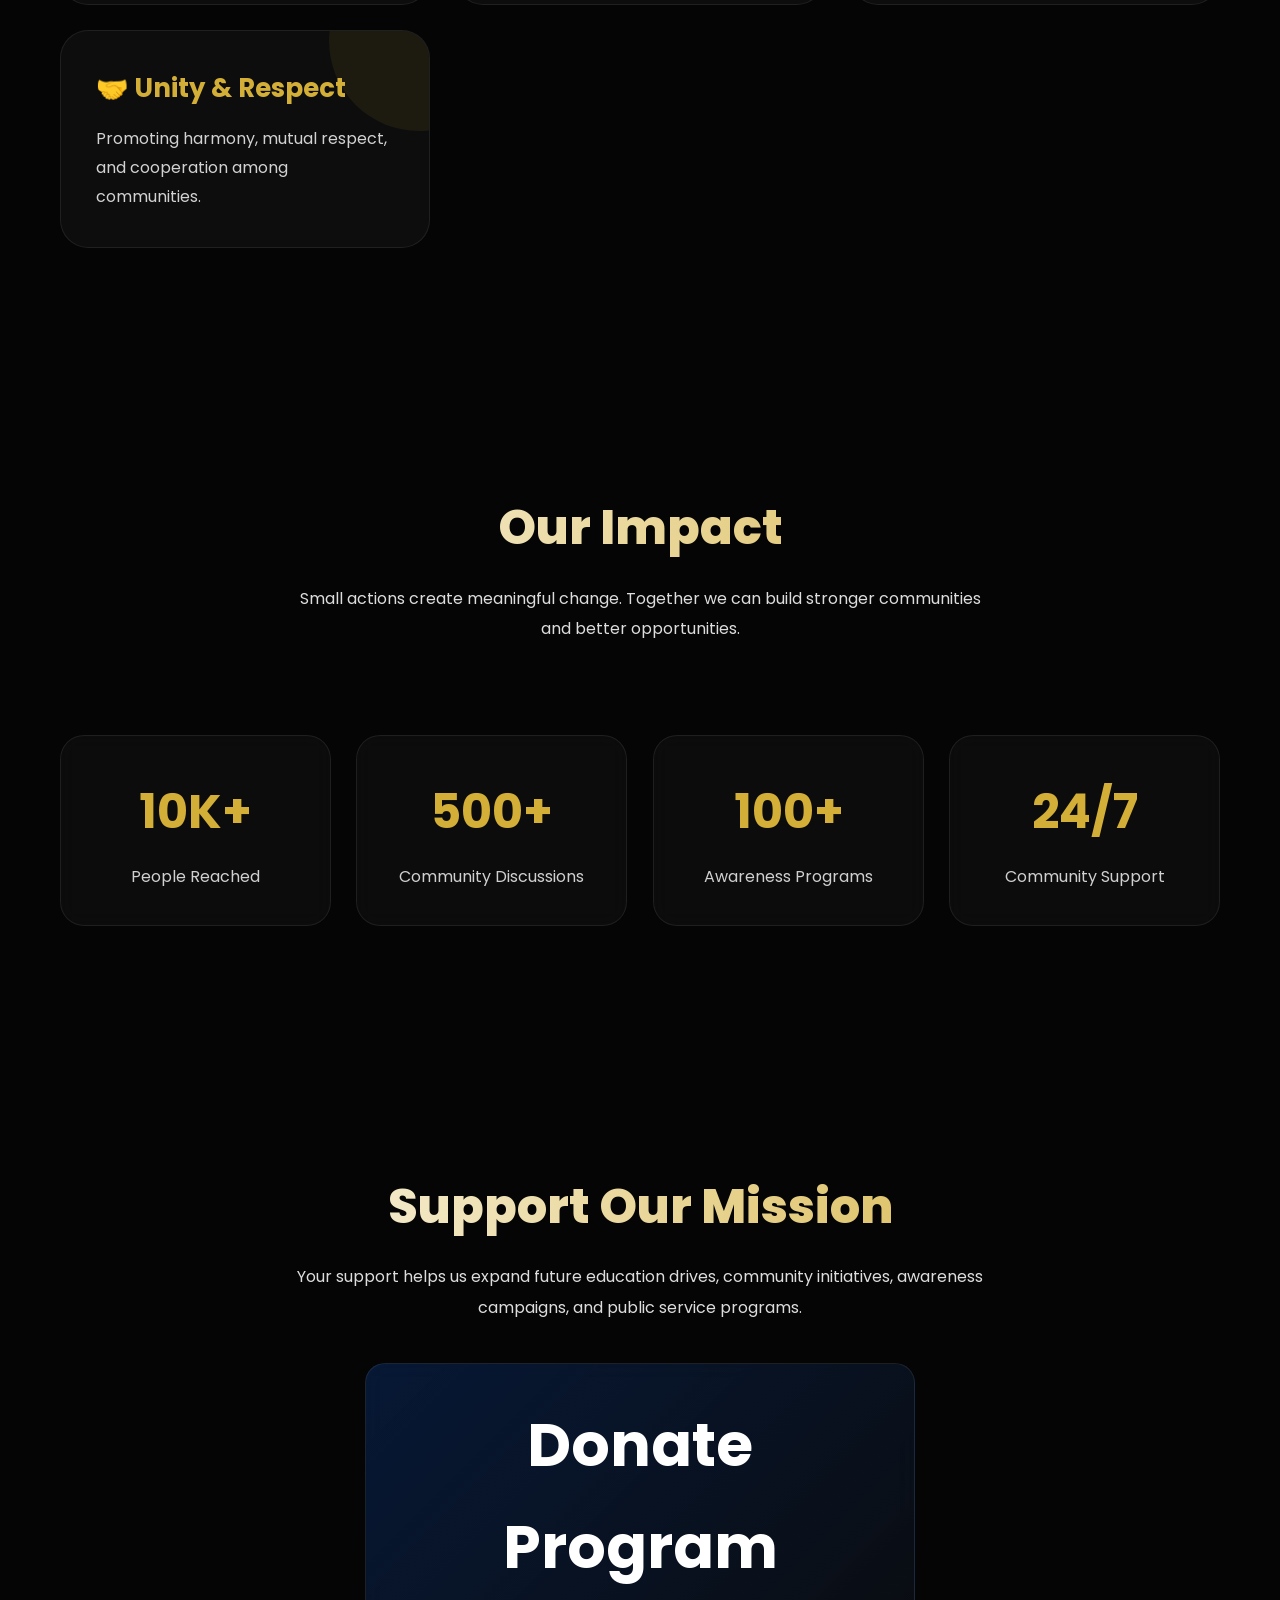
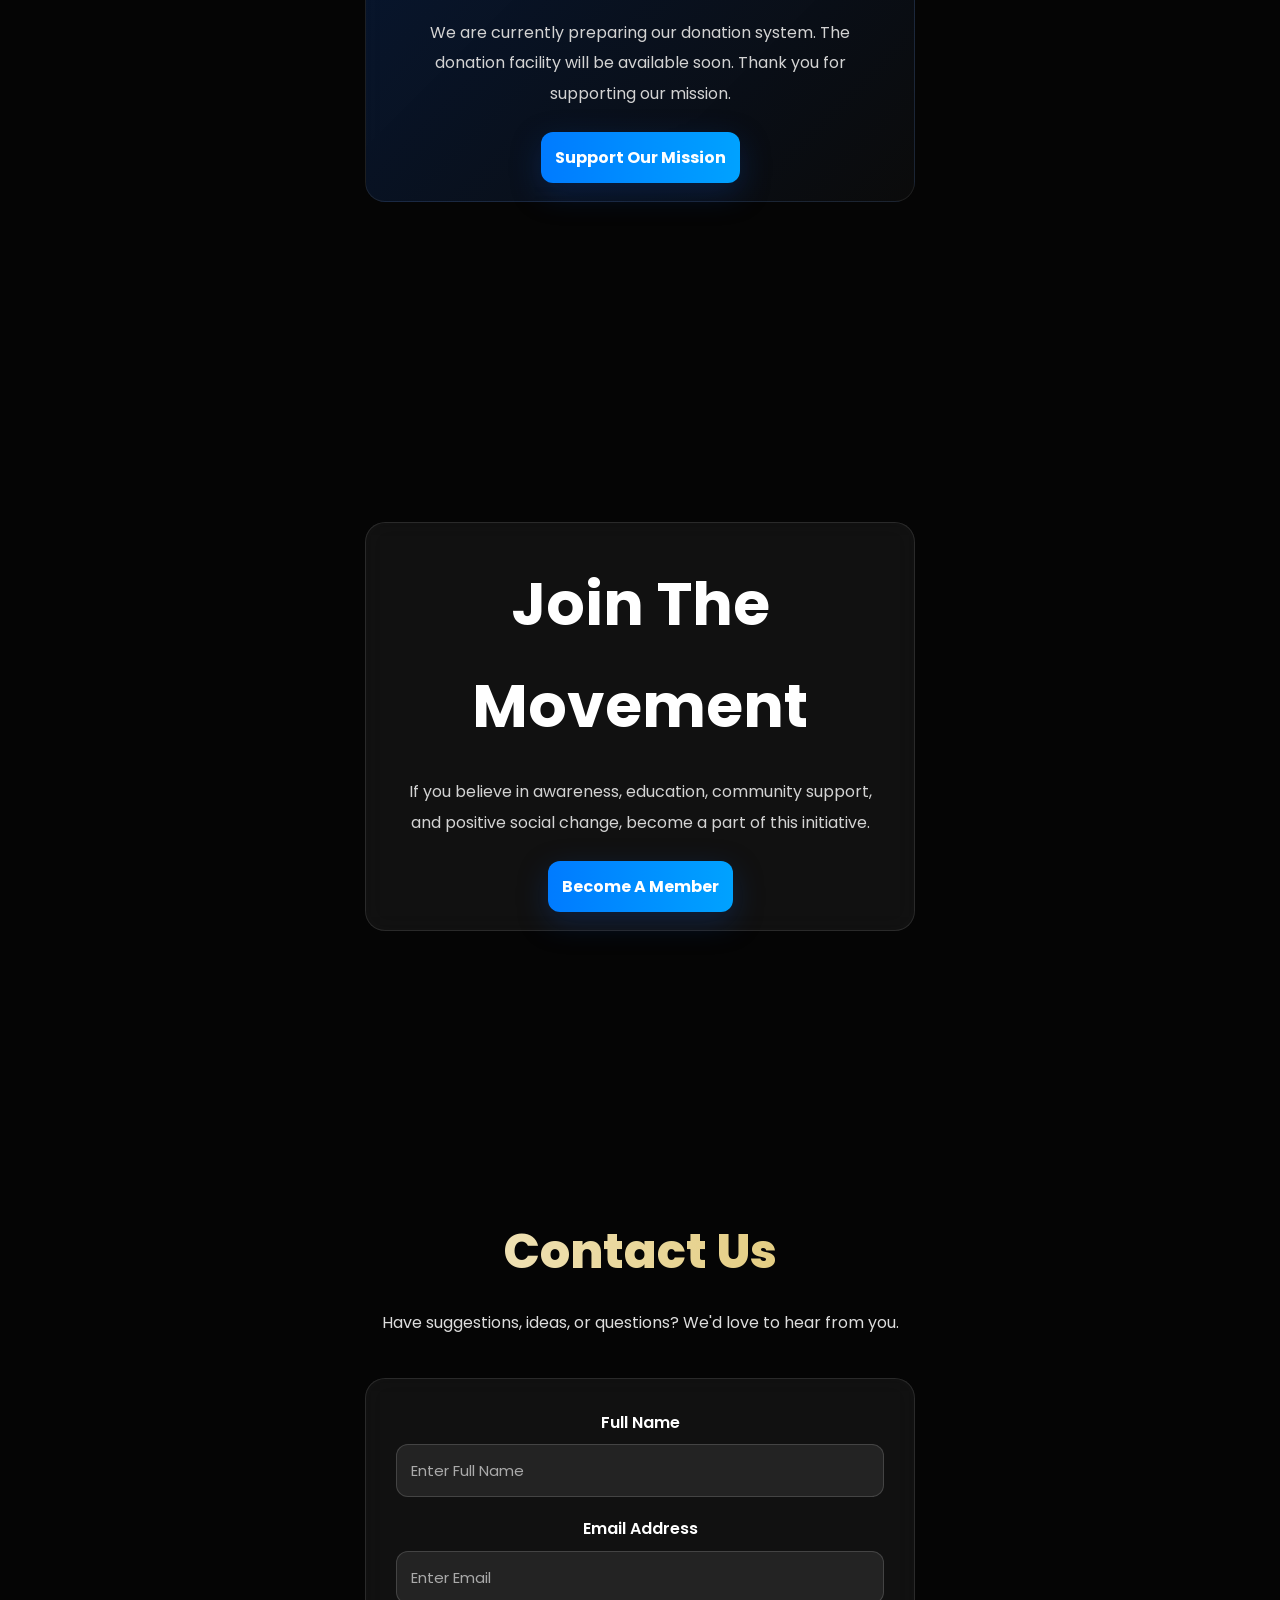
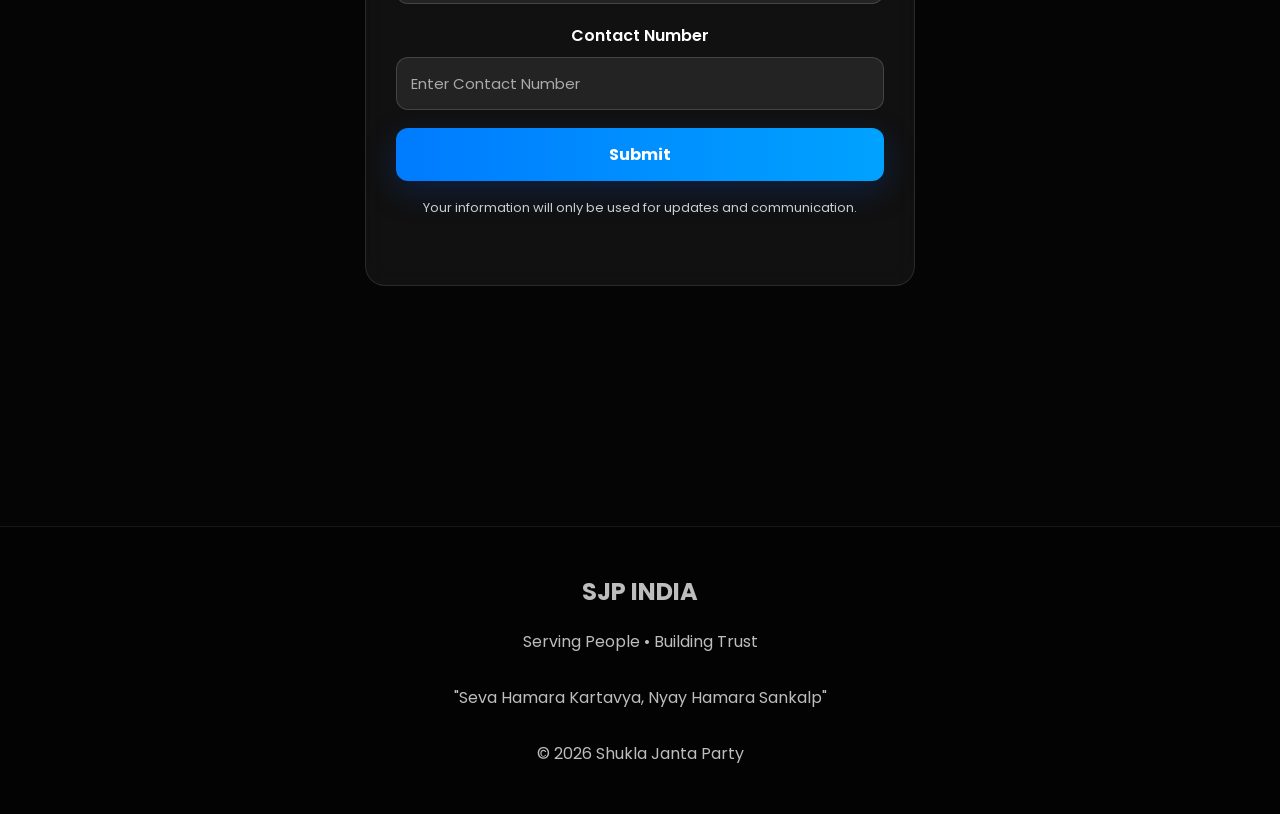
==== commit 134e26c5: "Add files via upload" ====
--- a/index.html
+++ b/index.html
@@ -390,13 +390,10 @@
 
 </p>
 
-<button
-class="btn btn-primary"
-onclick="donationMessage()">
-
-Donate Now
-
-</button>
+<a
+href="https://u.payu.in/YIsRFnHk96RD" target="_blank" class="btn btn-primary">Support Our Mission
+
+</a>
 
 </div>
 
@@ -424,7 +421,7 @@
 </p>
 
 <a
-href="https://www.instagram.com/"
+href="https://www.instagram.com/shukla.janta.party/ "
 class="btn btn-primary">
 
 Become A Member
@@ -437,74 +434,59 @@
 
 <!-- CONTACT SECTION -->
 
-<section class="section" id="contact">
-
-<h2 class="section-title">
-Contact Us
-</h2>
-
-<p class="section-sub">
-
-Have suggestions,
-ideas,
-or questions?
-
-We would love to hear from you.
-
-</p>
-
-<form class="nancy">
-
-<label for="fname">
-First Name
-</label>
-
-<input
-type="text"
-id="fname"
-placeholder="Enter First Name">
-
-<label for="lname">
-Last Name
-</label>
-
-<input
-type="text"
-id="lname"
-placeholder="Enter Last Name">
-
-<label for="email">
-Email Address
-</label>
-
-<input
-type="email"
-id="email"
-placeholder="Enter Email">
-
-<label for="contact">
-Contact Number
-</label>
-
-<input
-type="tel"
-id="contact"
-placeholder="Enter Contact Number">
-
-<input
-type="submit"
-value="Submit">
-
-<p style="margin-top:15px;color:#9a9a9a;font-size:14px;">
-
-Your information will only be used
-for updates and communication.
-
-</p>
-
-</form>
-
-</section>
+<section id="contact" class="section">
+
+    <h2 class="section-title">Contact Us</h2>
+
+    <p class="section-sub">
+        Have suggestions, ideas, or questions?
+        We'd love to hear from you.
+    </p>
+
+    <div class="join-box">
+
+        <form id="joinForm">
+
+            <label>Full Name</label>
+            <input
+                type="text"
+                id="name"
+                placeholder="Enter Full Name"
+                required
+            >
+
+            <label>Email Address</label>
+            <input
+                type="email"
+                id="email"
+                placeholder="Enter Email"
+                required
+            >
+
+            <label>Contact Number</label>
+            <input
+                type="tel"
+                id="phone"
+                placeholder="Enter Contact Number"
+                required
+            >
+
+            <button
+                type="submit"
+                class="btn btn-primary">
+                Submit
+            </button>
+
+        </form>
+
+        <p class="privacy-text">
+            Your information will only be used for updates and communication.
+        </p>
+
+    </div>
+
+</section>
+
 
 <!-- FOOTER -->
 
--- a/style.css
+++ b/style.css
@@ -523,86 +523,76 @@
    CONTACT FORM
 ======================= */
 
-.nancy{
-
+.join-box{
 max-width:550px;
-
-margin:60px auto;
-
-background:#0f0f0f;
-
-padding:40px;
-
-border-radius:24px;
-
-border:
-1px solid rgba(255,255,255,.08);
-
-box-shadow:
-0 15px 40px rgba(0,0,0,.25);
-}
-
-.nancy label{
-
+margin:40px auto;
+padding:30px;
+background:rgba(255,255,255,0.05);
+backdrop-filter:blur(12px);
+border:1px solid rgba(255,255,255,0.1);
+border-radius:20px;
+}
+
+.join-box label{
 display:block;
-
 margin-bottom:8px;
-
-font-size:14px;
-
-font-weight:500;
-
-color:#d5d5d5;
-}
-
-.nancy input{
-
+font-weight:600;
+color:#fff;
+}
+
+.join-box input{
 width:100%;
-
 padding:14px;
-
+margin-bottom:18px;
+background:rgba(255,255,255,0.08);
+border:1px solid rgba(255,255,255,0.15);
 border-radius:12px;
-
-border:
-1px solid rgba(255,255,255,.08);
-
-background:#161616;
-
+color:#fff;
+font-size:15px;
+}
+
+.join-box input::placeholder{
+color:#aaa;
+}
+
+.btn-primary{
+width:100%;
+padding:14px;
+border:none;
+border-radius:12px;
+background:linear-gradient(90deg,#007bff,#00a2ff);
 color:white;
-
-outline:none;
-
-margin-bottom:18px;
-
+font-size:16px;
+font-weight:700;
+cursor:pointer;
 transition:.3s;
 }
 
-.nancy input:focus{
-
-border-color:var(--gold);
-
-box-shadow:
-0 0 0 3px rgba(212,175,55,.12);
-}
-
-.nancy input[type="submit"]{
-
-background:var(--primary);
-
-border:none;
-
-font-weight:600;
-
-cursor:pointer;
-
-transition:.3s;
-}
-
-.nancy input[type="submit"]:hover{
-
-transform:translateY(-3px);
-
-background:#082d6e;
+.btn-primary:hover{
+transform:translateY(-2px);
+box-shadow:0 10px 25px rgba(0,123,255,.4);
+}
+
+.privacy-text{
+text-align:center;
+margin-top:15px;
+font-size:13px;
+color:#bdbdbd;
+}
+
+.section-title{
+font-size:48px;
+font-weight:800;
+text-align:center;
+margin-bottom:15px;
+color:#f8d68a;
+}
+
+.section-sub{
+text-align:center;
+max-width:700px;
+margin:0 auto 40px;
+color:#ddd;
 }
 
 /* =======================
